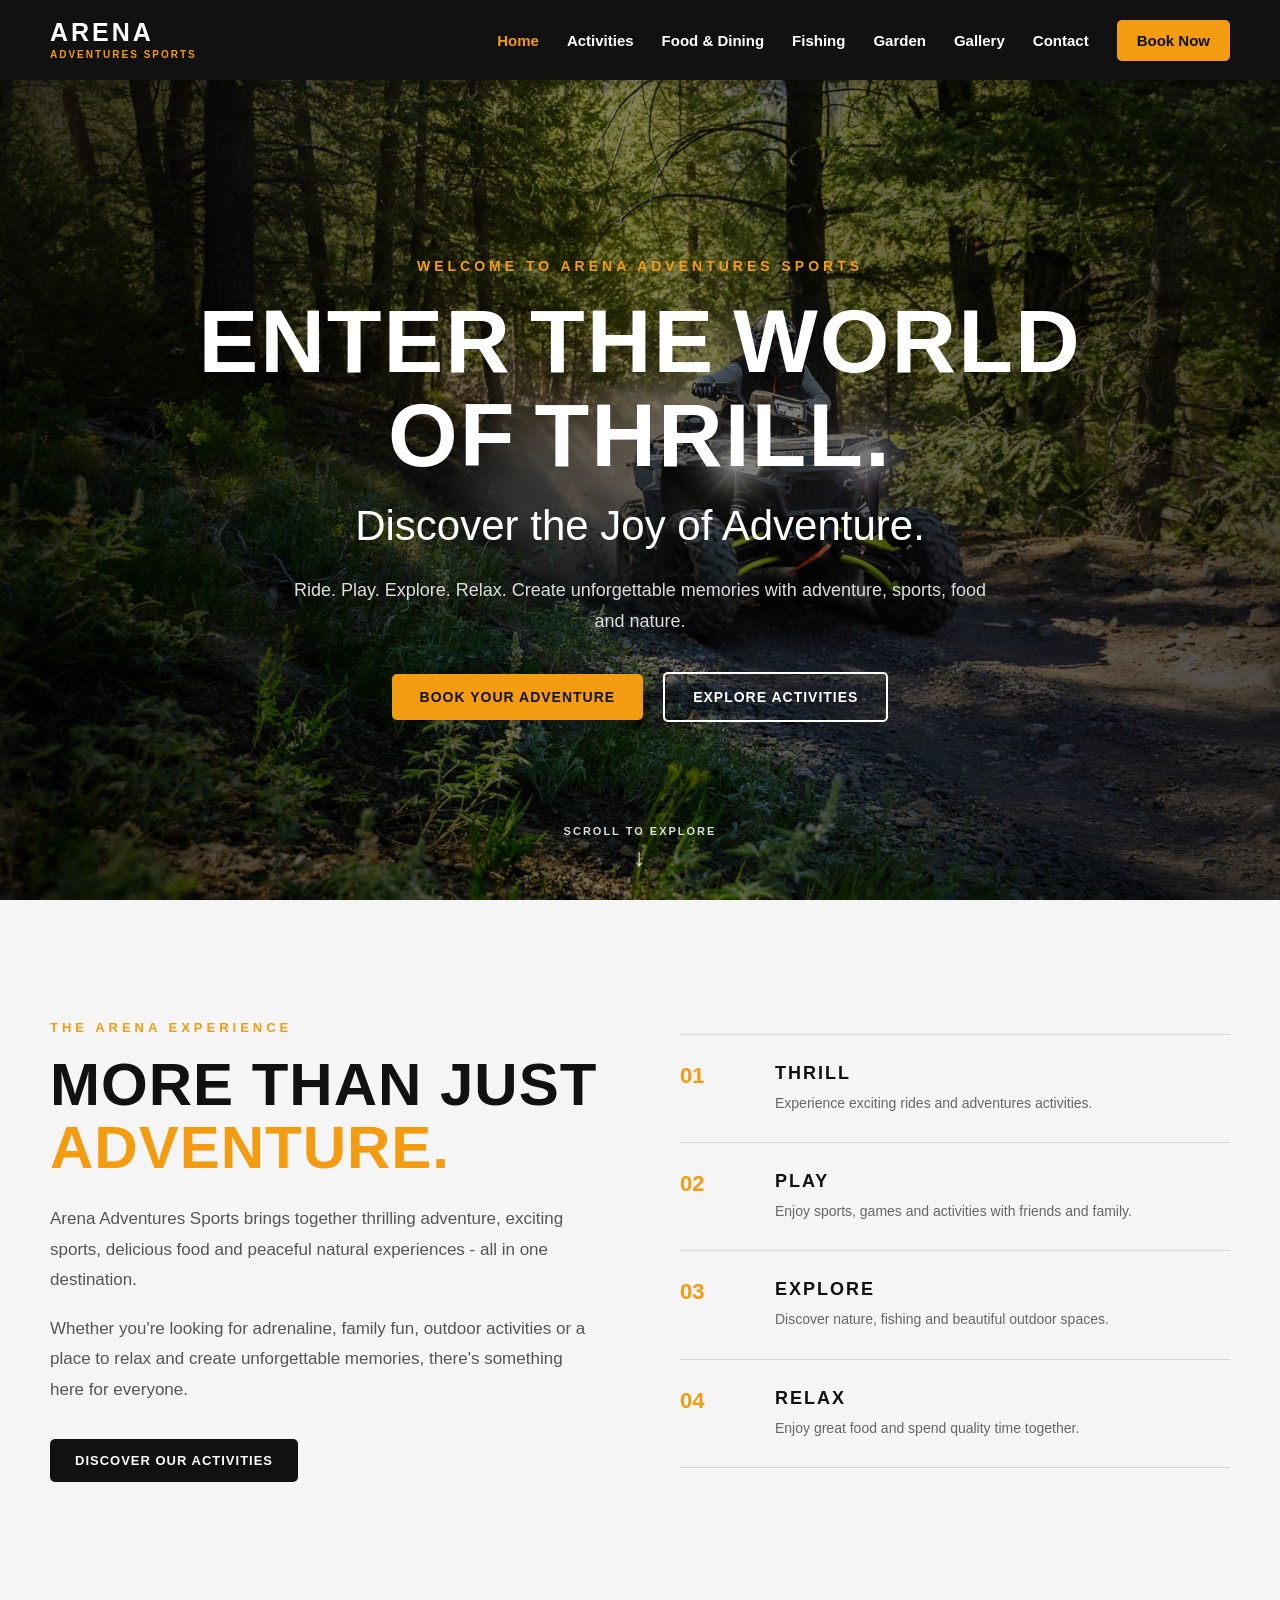
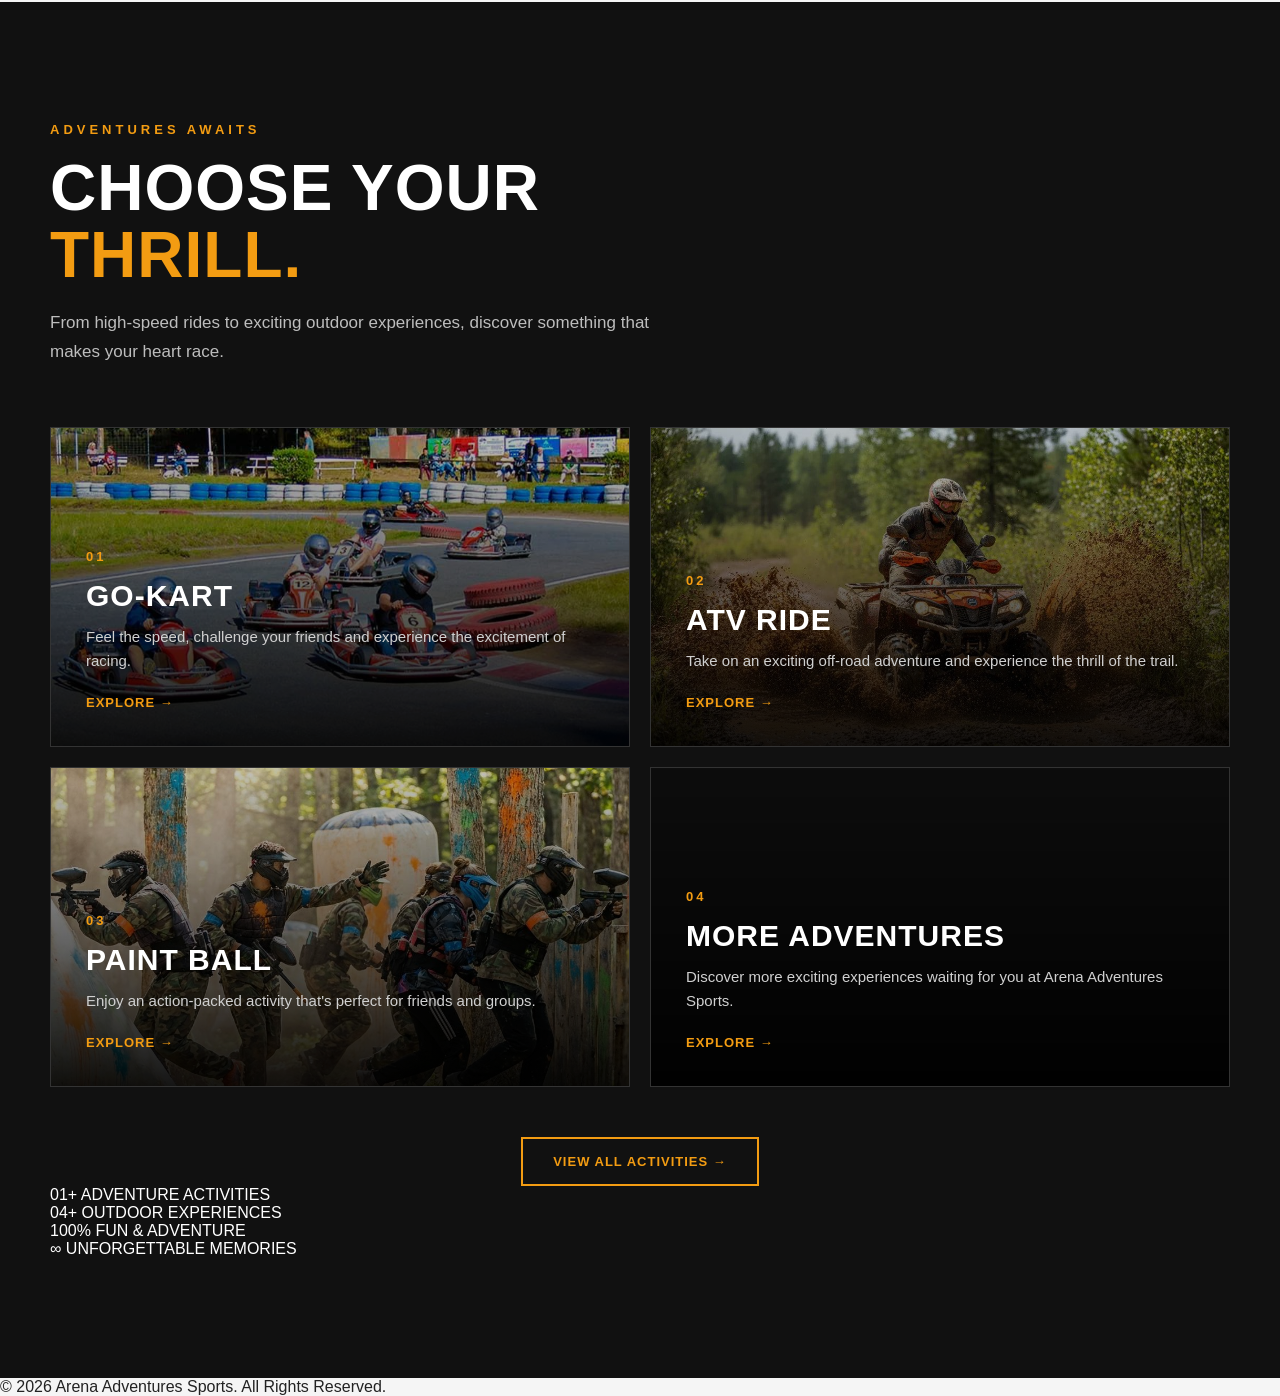
==== index.html @ 9a255e65 "index file change content  commit" ====
<!DOCTYPE html>
<html lang="en">
<head>
    <meta charset="UTF-8">
    <meta name="viewport" content="width=device-width, initial-scale=1.0">
    <title>Arena Adventures Sports | Enter the World of Thrill</title>
    <meta name="description"
    content="Arena Adventures Sports - Enter the World of Thrill. Discover the Joy of Adventure.">
    <link rel="stylesheet" href="css/style.css">
</head>
<body>

    <header class="site-header">
        <div class="logo">
            <a href="index.html">
                <span class="logo-main">ARENA</span>
                <span class="logo-sub">ADVENTURES SPORTS</span>
            </a>
        </div>

        <button class="menu-toggle" aria-label="Open navigation menu">
            ☰
        </button>

        <nav class="main-navigation">
            <a href="index.html" class="active">Home</a>
            <a href="activities.html">Activities</a>
            <a href="food.html">Food & Dining</a>
            <a href="fishing.html">Fishing</a>
            <a href="garden.html">Garden</a>
            <a href="gallery.html">Gallery</a>
            <a href="contact.html">Contact</a>
            <a href="booking.html" class="book-button">Book Now</a>
        </nav>
    
    
    </header>

    <main>

        <section class="hero">
            <div class="hero-content">
      
               <p class="hero-small-text">
                WELCOME TO ARENA ADVENTURES SPORTS
               </p>

               <h1 class="cinematic-title">
               <span>ENTER</span>
               <span>THE</span>      
               <span>WORLD</span>
               <span>OF</span>
               <span>THRILL.</span>
               </h1>

               <h2 class="hero-subtitle">
                Discover the Joy of Adventure.
               </h2>

               <p class="hero-description hero-description-animated">
                Ride. Play. Explore. Relax.
                Create unforgettable memories with adventure,
                sports, food and nature.
               </p>

               <div class="hero-buttons hero-buttons-animated">
                <a href="booking.html" class="hero-button primary-button">
                    BOOK YOUR ADVENTURE
                </a>

                <a href="activities.html" class="hero-button secondary-button">
                    EXPLORE ACTIVITIES
                </a>
               </div>

            </div>

            <div class="scroll-indicator">
                <span>SCROLL TO EXPLORE</span>

                <div class="scroll-arrow">
                    ↓
                </div>
            </div>

        </section>

        <section class="experience-section">
            <div class="experience-container">
                <div class="experience-content">
                    <p class="section-label">
                        THE ARENA EXPERIENCE
                    </p>

                    <h2>
                        MORE THAN JUST
                        <span>ADVENTURE.</span>
                    </h2>

                    <p class="experience-description">
                        Arena Adventures Sports brings together thrilling
                        adventure, exciting sports, delicious food and peaceful
                        natural experiences - all in one destination.
                    </p>

                    <p class="experience-description">
                        Whether you're looking for adrenaline, family fun, 
                        outdoor activities or a place to relax and create
                        unforgettable memories, there's something here for everyone.
                    </p>

                    <a href="activities.html" class="experience-button">
                        DISCOVER OUR ACTIVITIES
                    </a>
                </div>

                <div class="experience-highlights">
                    <div class="highlight-item">
                        <h3>01</h3>
                        <div>
                            <h4>THRILL</h4>

                            <p>
                                Experience exciting rides and adventures activities.
                            </p>
                        </div>
                    </div>

                    <div class="highlight-item">
                        <h3>02</h3>
                        <div>
                            <h4>PLAY</h4>
                            <p>
                                Enjoy sports, games and activities with friends and family.
                            </p>
                        </div>
                    </div>

                    <div class="highlight-item">
                        <h3>03</h3>
                        <div>
                            <h4>EXPLORE</h4>
                            <p>
                                Discover nature, fishing and beautiful outdoor spaces.
                            </p>
                        </div>
                    </div>

                    <div class="highlight-item">
                        <h3>04</h3>
                        <div>
                            <h4>RELAX</h4>
                            <p>
                                Enjoy great food and spend quality time together.
                            </p>
                        </div>
                    </div>
                </div>
            </div>
        </section>


        <section class="activities-section">
            <div class="activities-container">
                <div class="activities-heading">
                    <p class="section-label">
                        ADVENTURES AWAITS
                    </p>

                    <H2>
                        CHOOSE YOUR
                        <span>THRILL.</span>
                    </H2>

                    <P>
                        From high-speed rides to exciting outdoor experiences,
                        discover something that makes your heart race.
                    </P>
                </div>

                <div class="activities-grid">
                    <article class="activity-card go-kart-card">
                        <div class="activity-card-content">

                            <span class="activity-number">
                                01
                            </span>

                            <h3>
                                GO-KART
                            </h3>

                            <p>
                                Feel the speed, challenge your friends
                                and experience the excitement of racing.
                            </P>

                            <a href="activities.html">
                                EXPLORE → 
                            </a>

                        </div>
                    </article>

                    <article class="activity-card atv-card">
                        <div class="activity-card-content">
                            <span class="activity-number">
                                02
                            </span>

                            <h3>
                                ATV RIDE
                            </h3>

                            <p>
                                Take on an exciting off-road adventure
                                and experience the thrill of the trail.
                            </p>

                            <a href="activities.html">
                                EXPLORE →
                            </a>
                        </div>
                    </article>

                    <article class="activity-card paint-ball-card">
                        <div class="activity-card-content">
                            <span class="activity-number">
                                03
                            </span>

                            <h3>
                                PAINT BALL
                            </h3>

                            <p>
                                Enjoy an action-packed activity
                                that's perfect for friends and groups.
                            </p>

                            <a href="activities.html">
                                EXPLORE →
                            </a>

                        </div>
                    </article>

                    <article class="activity-card">
                        <div class="activity-card-content">
                            <span class="activity-number">
                                04
                            </span>

                            <h3>
                                MORE ADVENTURES

                            </h3>

                            <P>
                                Discover more exciting experiences 
                                waiting for you at Arena Adventures Sports. 
                            </P>

                            <a href="activities.html">
                                EXPLORE →
                            </a>
                        </div>
                    </article>
                </div>

                <div class="activities-cta">
                    <a href="activities.html">
                        VIEW ALL ACTIVITIES →
                    </a>
                </div>
            

            <div class="experience-stats">

          <div class="stat-item">
             <span class="stat-number">01+</span>
             <span class="stat-label">ADVENTURE ACTIVITIES</span>
          </div>

          <div class="stat-item">
             <span class="stat-number">04+</span>
             <span class="stat-label">OUTDOOR EXPERIENCES</span>
          </div>

          <div class="stat-item">
             <span class="stat-number">100%</span>
             <span class="stat-label">FUN & ADVENTURE</span>
          </div>

          <div class="stat-item">
             <span class="stat-number">∞</span>
             <span class="stat-label">UNFORGETTABLE MEMORIES</span>
          </div>

         </div>

         </div>
        </section>     

    </main>

    <footer>

        <p>&copy; 2026 Arena Adventures Sports. All Rights Reserved.</p>

    </footer>

    <script src="js/script.js"></script>
</body>
</html>
---- css/style.css ----
* {
    margin: 0;
    padding: 0;
    box-sizing: border-box;
}

body {
    font-family: Arial, sans-serif;
    background-color: #f5f5f5;
    color: #222;
}

.site-header {
    width: 100%;
    height: 80px;

    display: flex;
    align-items: center;
    justify-content: space-between;

    padding: 0 50px;

    background-color: #111;

    position: sticky;
    top: 0;

    z-index: 1000;

    box-shadow: 0 3px 15px rgba(0, 0, 0, 0.25);
}

.logo a {
    color: white;
    text-decoration: none;

    display: flex;
    flex-direction: column;

    line-height: 1;
}

.logo-main {
    font-size: 25px;
    font-weight: 900;
    letter-spacing: 3px;
}

.logo-sub {
    margin-top: 5px;

    font-size: 10px;
    font-weight: 700;

    letter-spacing: 2px;

    color: #f39c12;
}

.main-navigation {
    display: flex;
    align-items: center;
    gap: 28px;
}

.main-navigation a {
    color: white;
    text-decoration: none;

    font-size: 15px;
    font-weight: 600;

    transition: 0.3s;
}

.main-navigation a:hover {
    color: #f39c12;
}

.main-navigation .book-button {
    background-color: #f39c12;

    color: #111;

    padding: 12px 20px;

    border-radius: 5px;

    font-weight: 700;
}

.main-navigation .book-button:hover {
    background-color: white;
    color: #111;
}

.main-navigation a.active {
    color: #f39c12;
}

.menu-toggle {
    display: none;

    background: transparent;
    border: none;

    color: white;

    font-size: 30px;
    cursor: pointer;
}

@media (max-width:900px) {
    .site-header {
        padding: 0 25px;
    }

    .menu-toggle {
        display: block;
    }
    .main-navigation {
         display: none;

         position: absolute;

         top: 80px;
         left: 0;

         width: 100%;

         background-color: #111;

         flex-direction: column;

         gap: 0;

         padding: 20px 0;
    }


    .main-navigation.menu-open {
        display:flex;
    }

    .main-navigation a {
        width: 100%;

        text-align: center;

        padding: 15px 0;
    }

    
}

.hero {
    min-height: calc(100vh - 80px);

    display: flex;
    align-items: center;
    justify-content: center;

    text-align: center;

    padding: 80px 30px;

    background:
        linear-gradient(
            90deg,
            rgba(0, 0, 0, 0.80),
            rgba(0, 0, 0, 0.45),
            rgba(0, 0, 0, 0.70)
        ),
        url("../images/hero.jpg");

        background-size: cover;
        background-position: center;
        background-repeat: no-repeat;
        
        

    color: white;

    position: relative;
}

.hero-content {
    max-width: 900px;
    width: 100%;
    margin: 0 auto;
}

.hero-small-text {
    font-size: 14px;
    font-weight: 700;
    letter-spacing: 4px;
    color: #f39c12;
    margin-bottom: 20px;
}

.hero h1 {
    font-size: clamp(45px, 7vw, 90px);
    line-height: 1.05;
    font-weight: 900;
    letter-spacing: 2px;
    margin-bottom: 20px;
}

.hero h2 {
    font-size: clamp(24px, 4vw, 42px);
    font-weight: 500;
    margin-bottom: 25px;
}

.hero-description {
    max-width: 700px;
    margin: 0 auto 35px;
    font-size: 18px;
    line-height: 1.7;
    color: #dddddd;
}

.hero-buttons {
    display: flex;
    justify-content: center;
    align-items: center;
    gap: 20px;
    flex-wrap: wrap;
}

.hero-button {
    display: inline-block;
    padding: 15px 28px;
    text-decoration: none;
    font-size: 14px;
    font-weight: 800;
    letter-spacing: 1px;
    border-radius: 5px;
    transition: 0.3s;
}

.primary-button {
    background-color: #f39c12;
    color: #111;
}

.primary-button:hover {
    background-color: white;
    color: #111;
    transform: translate(-3px);
}

.secondary-button {
    border: 2px solid white;
    color: white;
}

.secondary-button:hover {
    background-color: white;
    color: #111;
    transform: translate(-3px);
}

.scroll-indicator {
    position: absolute;

    bottom: 30px;
    left: 50%;

    transform: translate(-50%);

    display: flex;
    flex-direction: column;

    align-items: center;

    gap: 8px;

    color: white;

    font-size: 11px;

    font-weight: 700;

    letter-spacing: 2px;

    opacity: 0.85;
}

.scroll-arrow {
    font-size: 25px;
    line-height: 1;
    animation: scrollDown 1.5s infinite;
}

@keyframes scrollDown {
    0%{
        transform: translate(0);
    }
    50% {
        transform: translate(8px);
    }
    100% {
        transform: translate(0);
    }
}

.experience-section {
    padding: 120px 50px;
    background-color: #f5f5f5;
    color: #111;
}

.experience-container {
    max-width: 1200px;
    margin: 0 auto;
    display: grid;
    grid-template-columns: 1fr 1fr;
    gap: 80px;
    align-items: center;
}

.section-label {
    margin-bottom: 18px;
    font-size: 13px;
    font-weight: 800;
    letter-spacing: 4px;
    color: #f39c12;
}

.experience-content h2 {
    margin-bottom: 25px;
    font-size: clamp(38px, 5vw, 60px);
    line-height: 1.05;
    font-weight: 900;
    letter-spacing: 1px;
}

.experience-content h2 span {
    display: block;
    color: #f39c12;
}

.experience-description {
    max-width: 600px;
    margin-bottom: 18px;
    font-size: 17px;
    line-height: 1.8;
    color: #555;
}

.experience-button {
    display: inline-block;
    margin-top: 15px;
    padding: 14px 25px;
    background-color: #111;
    color: white;
    text-decoration: none;
    font-size: 13px;
    font-weight: 800;
    letter-spacing: 1px;
    border-radius: 5px;
    transition: 0.3s;
}

.experience-button:hover {
    background-color: #f39c12;
    color: #111;
    transform: translate(-3px);
}

.experience-highlights {
    display: flex;
    flex-direction: column;
    gap: 0;
}

.highlight-item {
    display: grid;
    grid-template-columns: 70px 1fr;
    gap: 25px;
    padding: 28px 0;
    border-bottom: 1px solid #d6d6d6;
}

.highlight-item:first-child {
    border-top: 1px solid #d6d6d6;
}

.highlight-item h3 {
    font-size: 22px;
    font-weight: 900;
    color: #f39c12;
}

.highlight-item h4 {
    margin-bottom: 8px;
    font-size: 18px;
    font-weight: 900;
    letter-spacing: 2px;
}

.highlight-item p {
    font-size: 14px;
    line-height: 1.6;
    color: #666;
}

@media (max-width: 900px) {
    .experience-section {
        padding: 80px 25px;
    }

    .experience-container {
        grid-template-columns: 1fr;
        gap: 60px;
    }

    .experience-content h2 {
        font-size: 42px;
    }

    .experience-description {
        font-size: 16px;
    }

    .highlight-item {
        grid-template-columns: 55px 1fr;
        gap: 15px;
    }
}

.activities-section {
    padding: 120px 50px;
    background-color: #111;
    color: white;
}

.activities-container {
    max-width: 1200px;
    margin: 0 auto;
}

.activities-heading {
    max-width: 700px;
    margin-bottom: 60px;
}

.activities-heading h2 {
    margin-bottom: 20px;
    font-size: clamp(40px, 5vw, 64px);
    line-height: 1.05;
    font-weight: 900;
    letter-spacing: 1px;
}

.activities-heading h2 span {
    display: block;
    color: #f39c12;
}

.activities-heading > p:last-child {
    max-width: 600px;
    font-size: 17px;
    line-height: 1.7;
    color: #bdbdbd;
}

.activities-grid {
    display: grid;
    grid-template-columns: repeat(2, 1fr);
    gap: 20px;
}

.activity-card {
    min-height: 320px;
    display: flex;
    align-items: flex-end;
    padding: 35px;
    background: 
        linear-gradient(
            180deg,
            rgba(0, 0, 0, 0.10),
            rgba(0, 0, 0, 0.90)
        );
    border: 1px solid #333;
    position: relative;
    overflow: hidden;
    transition: 0.4s;
}

.activity-card:hover {
    transform: translate(-8px);
    border-color: #f39c12;
}

.activity-card-content {
    position: relative;
    z-index: 2;
    max-width: 500px;
}

.activity-number {
    display: block;
    margin-bottom: 15px;
    color: #f39c12;
    font-size: 13px;
    font-weight: 800;
    letter-spacing: 3px;
}

.activity-card h3 {
    margin-bottom: 12px;
    font-size: 30px;
    font-weight: 900;
    letter-spacing: 1px;
}

.activity-card p {
    margin-bottom: 20px;
    font-size: 15px;
    line-height: 1.6;
    color: #d0d0d0;
}

.activity-card a {
    color: #f39c12;
    text-decoration: none;
    font-size: 13px;
    font-weight: 800;
    letter-spacing: 1px;
    transition: 0.3s;
}

.activity-card a:hover {
    color: white;
    padding-left: 6px;
}

@media (max-width: 900px) {
    .activities-section {
        padding: 80px 25px;
    }

    .activities-grid {
        grid-template-columns: 1fr;
    }

    .activity-card {
        min-height: 280px;
        padding: 28px;
    }
}

.go-kart-card {
    background: 
        linear-gradient(
            180deg,
            rgba(0, 0, 0, 0.10),
            rgba(0, 0, 0, 0.90)
        ),
        url("../images/go-kart.jpg");

        background-size: cover;
        background-position: center;
        background-repeat: no-repeat;
}

.atv-card {
    background: 
       linear-gradient(
        180deg,
        rgba(0, 0, 0, 0.10),
        rgba(0, 0, 0, 0.90)
       ),
       url("../images/atv.jpg");

       background-size: cover;
       background-position: center;
       background-repeat: no-repeat;
}

.paint-ball-card {
    background: 
    linear-gradient(
        180deg,
        rgba(0, 0, 0, 0.10),
        rgba(0, 0, 0, 0.90)
    ),
    url("../images/paint-ball.jpg");

    background-size: cover;
    background-position: center;
    background-repeat: no-repeat;
}

.go-kart-card,
.atv-card,
.paint-ball-card {
    background-size: 100%;

    transition: 
         transform 0.5s ease,
         background-size 1.5s ease;
}

.go-kart-card:hover,
.atv-card:hover,
.paint-ball-card:hover {
    background-size: 135%;
    transform: translate(-8px);
}


.activities-cta {
    margin-top: 50px;
    text-align: center;
}

.activities-cta a {
    display: inline-block;
    padding: 15px 30px;
    border: 2px solid #f39c12;
    color: #f39c12;
    text-decoration: none;
    font-size: 13px;
    font-weight: 800;
    letter-spacing: 1px;
    transition: 0.3s;
}

.activities-cta a:hover {
    background-color: #f39c12;
    color: #111;
    transform: translate(-3px);
}

.activity-card::after {
    content: "";
    position: absolute;
    inset: 0;
    background: rgba(0, 0, 0, 0.15);
    transition: 0.4s;
}

.activity-card:hover::after {
    background: rgba(0, 0, 0, 0.35);
}

.cinematic-title {
    display: flex;
    justify-content: center;
    align-items: center;
    flex-wrap: wrap;
    gap: 0 18px;
}

.cinematic-title span {
    display: inline-block;

    opacity: 0;

    transform: translateY(35px);

    animation: cinematicReveal 0.8s ease forwards;
}


/* WORD-BY-WORD DELAY */

.cinematic-title span:nth-child(1) {
    animation-delay: 0.2s;
}

.cinematic-title span:nth-child(2) {
    animation-delay: 0.4s;
}

.cinematic-title span:nth-child(3) {
    animation-delay: 0.6s;
}

.cinematic-title span:nth-child(4) {
    animation-delay: 0.8s;
}

.cinematic-title span:nth-child(5) {
    animation-delay: 1s;
}


/* CINEMATIC REVEAL */

@keyframes cinematicReveal {

    0% {
        opacity: 0;
        transform: translateY(35px);
        filter: blur(8px);
    }

    100% {
        opacity: 1;
        transform: translateY(0);
        filter: blur(0);
    }

}

.hero-subtitle {
    opacity: 0;

    transform: translateY(25px);

    filter: blur(6px);

    animation: subtitleReveal 1s ease forwards;

    animation-delay: 1.5s;
}


/* ================================
   SUBTITLE REVEAL
================================ */

@keyframes subtitleReveal {

    0% {
        opacity: 0;
        transform: translateY(25px);
        filter: blur(6px);
    }

    60% {
        opacity: 1;
        transform: translateY(-2px);
        filter: blur(1px);
    }

    100% {
        opacity: 1;
        transform: translateY(0);
        filter: blur(0);
    }

}

.hero-description-animated {
    opacity: 0;

    transform: translateY(20px);

    filter: blur(5px);

    animation: descriptionReveal 1s ease forwards;

    animation-delay: 1.9s;
}


/* ================================
   DESCRIPTION REVEAL
================================ */

@keyframes descriptionReveal {

    0% {
        opacity: 0;
        transform: translateY(20px);
        filter: blur(5px);
    }

    60% {
        opacity: 1;
        transform: translateY(-2px);
        filter: blur(1px);
    }

    100% {
        opacity: 1;
        transform: translateY(0);
        filter: blur(0);
    }

}

.hero-buttons-animated {
    opacity: 0;

    transform: translateY(25px);

    filter: blur(5px);

    animation: buttonsReveal 1s ease forwards;

    animation-delay: 2.3s;
}


/* ================================
   BUTTON REVEAL
================================ */

@keyframes buttonsReveal {

    0% {
        opacity: 0;
        transform: translateY(25px);
        filter: blur(5px);
    }

    60% {
        opacity: 1;
        transform: translateY(-2px);
        filter: blur(1px);
    }

    100% {
        opacity: 1;
        transform: translateY(0);
        filter: blur(0);
    }

}

.activity-card:hover {
    border-color: #f39c12;
    box-shadow: 0 15px 35px rgba(243, 156, 18, 0.18);
}

.activity-card-content {
    transition: transform 0.4s ease;
}

.activity-card:hover .activity-card-content {
    transform: translateY(-8px);
}

/* ================================
   EXPLORE LINK HOVER EFFECT
================================ */

.activity-card a {
    display: inline-block;
    transition: color 0.3s ease, transform 0.3s ease;
}

.activity-card a:hover {
    color: white;
    transform: translateX(8px);
}
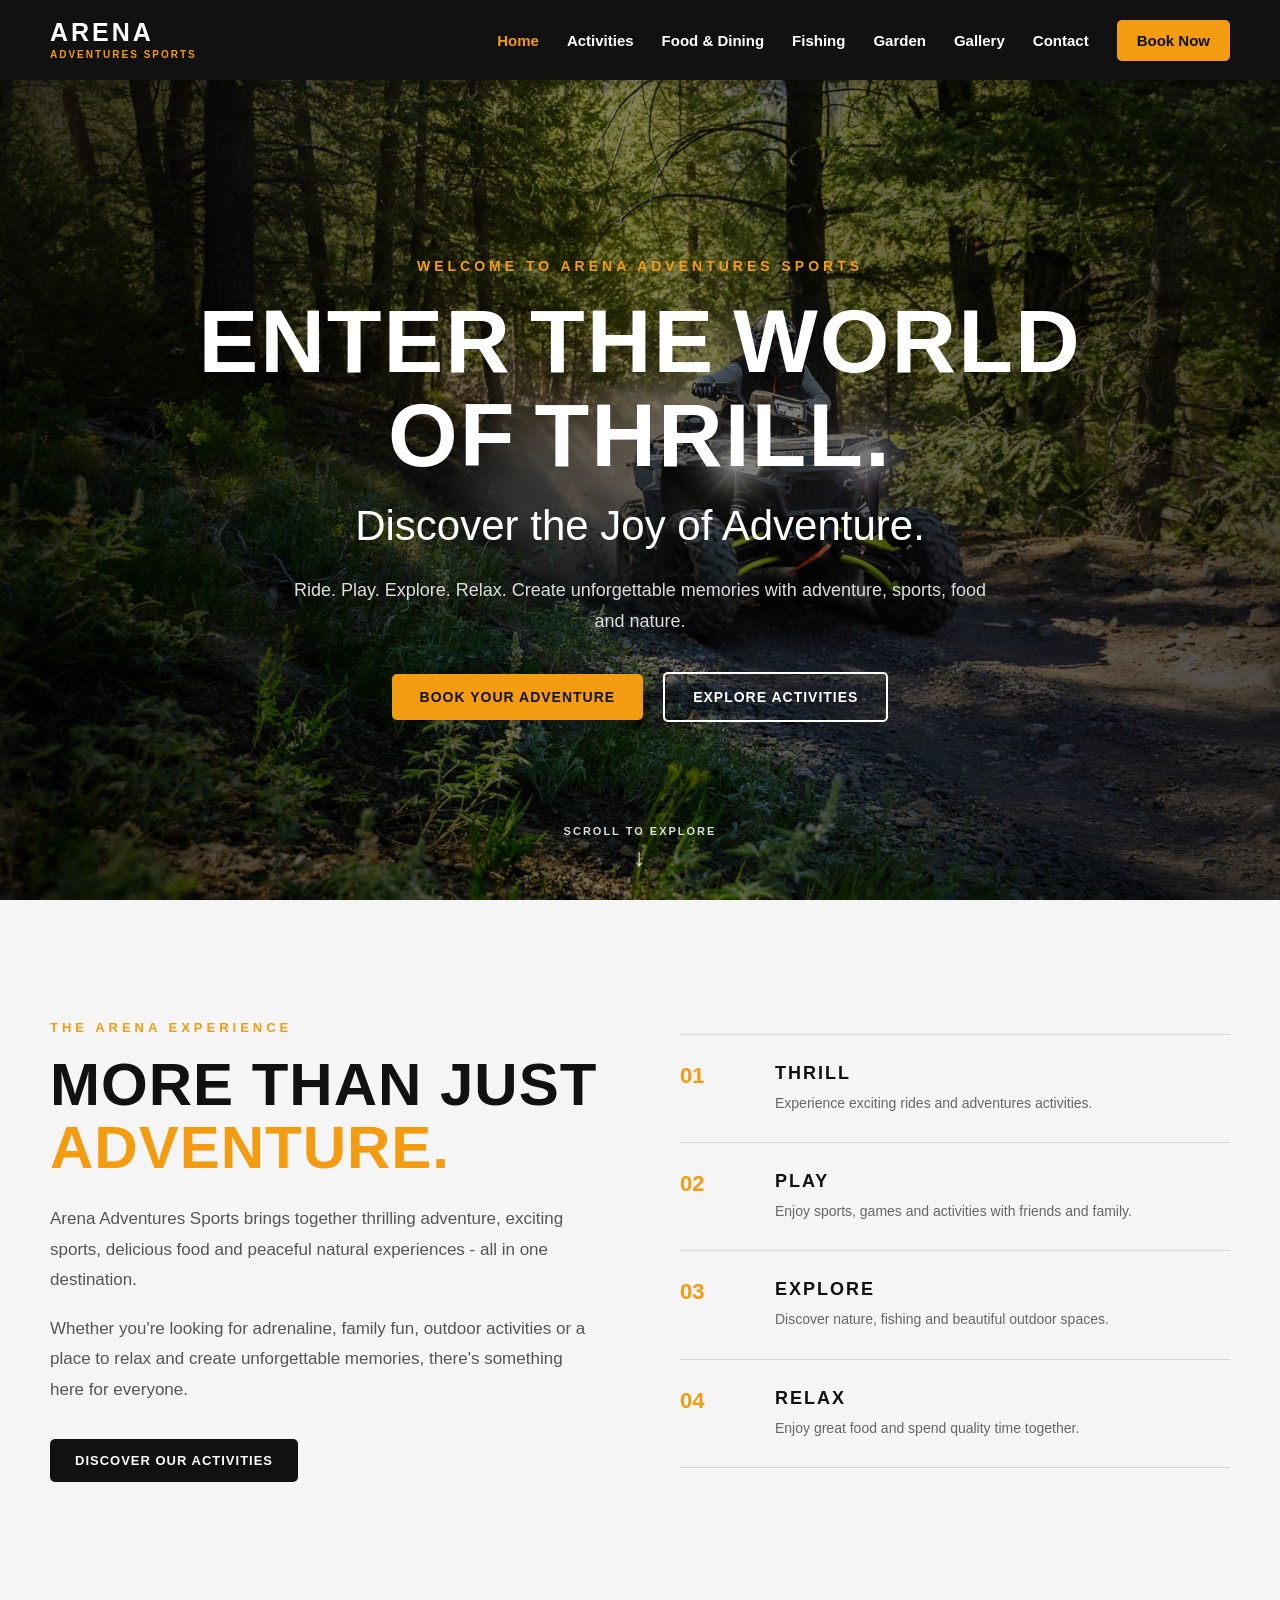
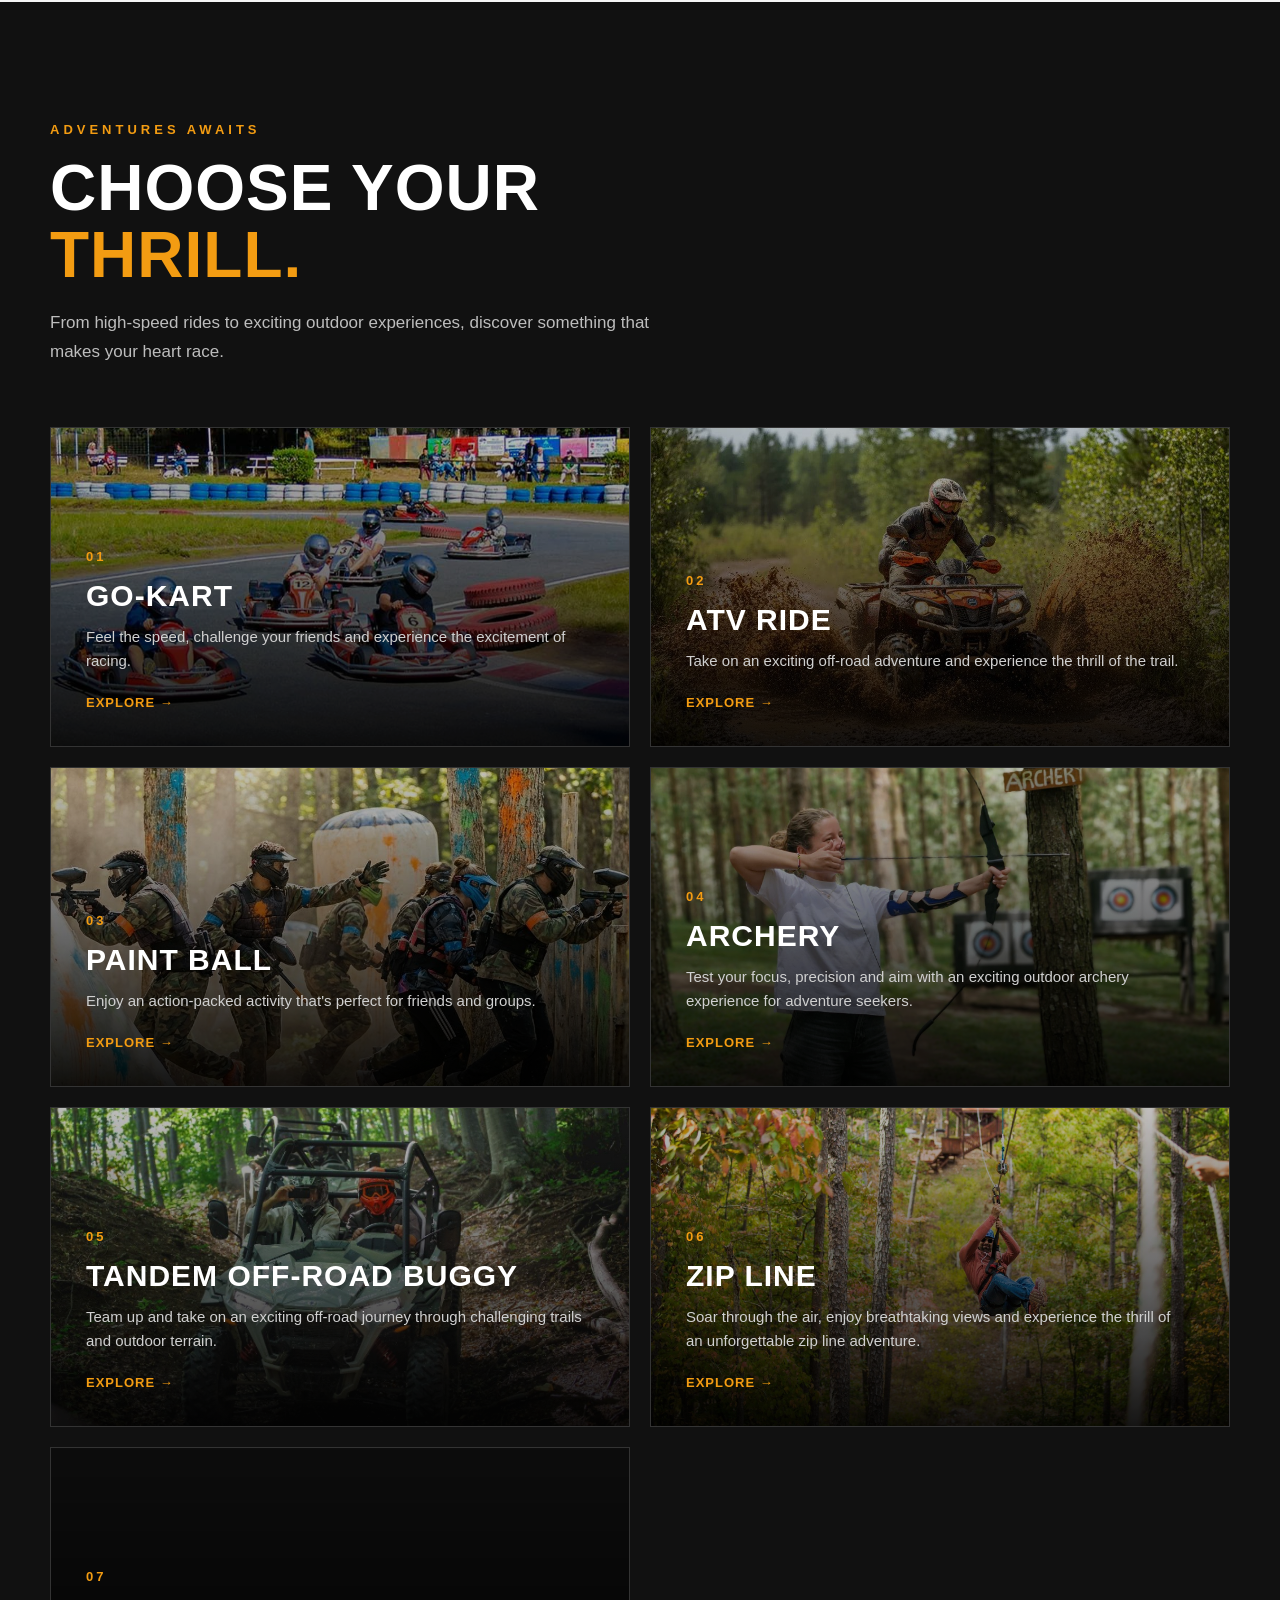
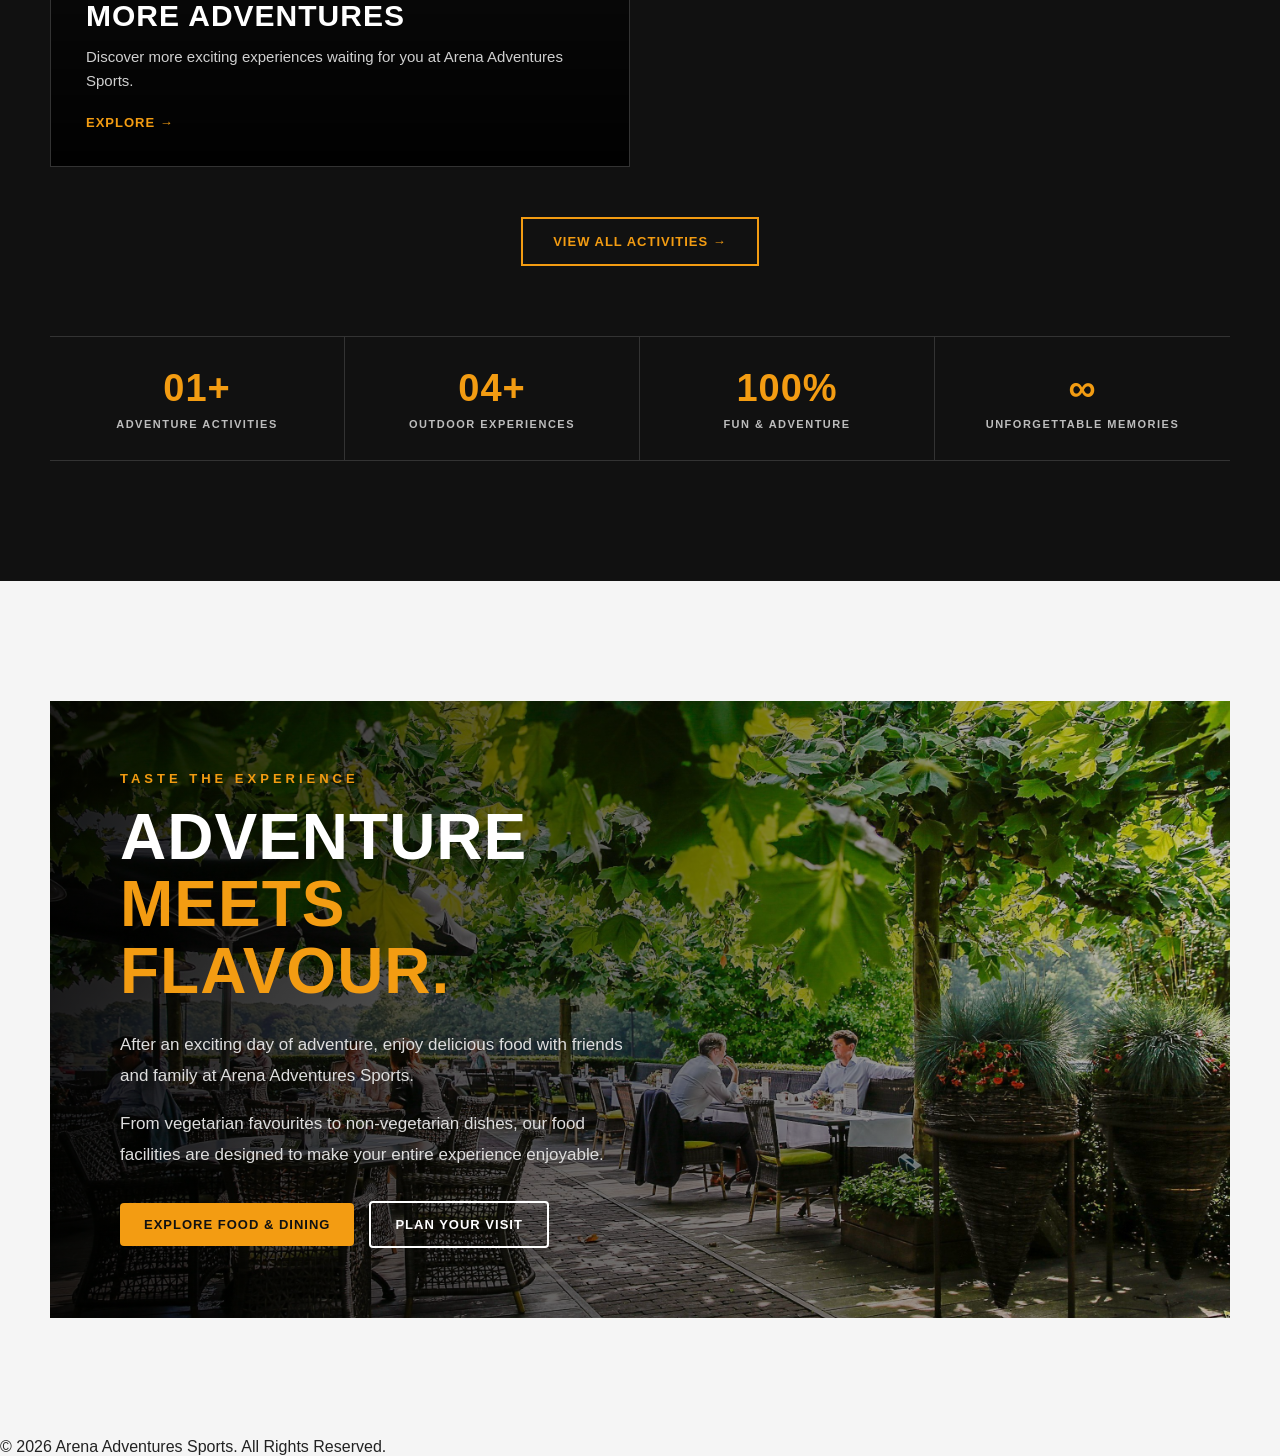
==== commit 14b07a89: "index file change content  commit" ====
--- a/index.html
+++ b/index.html
@@ -245,10 +245,88 @@
                         </div>
                     </article>
 
+                    <!-- ARCHERY -->
+<article class="activity-card archery-card">
+
+    <div class="activity-card-content">
+
+        <span class="activity-number">
+            04
+        </span>
+
+        <h3>
+            ARCHERY
+        </h3>
+
+        <p>
+            Test your focus, precision and aim with an exciting
+            outdoor archery experience for adventure seekers.
+        </p>
+
+        <a href="activities.html">
+            EXPLORE →
+        </a>
+
+    </div>
+
+</article>
+
+<!-- TANDEM OFF-ROAD BUGGY -->
+<article class="activity-card buggy-card">
+
+    <div class="activity-card-content">
+
+        <span class="activity-number">
+            05
+        </span>
+
+        <h3>
+            TANDEM OFF-ROAD BUGGY
+        </h3>
+
+        <p>
+            Team up and take on an exciting off-road journey
+            through challenging trails and outdoor terrain.
+        </p>
+
+        <a href="activities.html">
+            EXPLORE →
+        </a>
+
+    </div>
+
+</article>
+
+<!-- ZIP LINE -->
+<article class="activity-card rope-card">
+
+    <div class="activity-card-content">
+
+        <span class="activity-number">
+            06
+        </span>
+
+        <h3>
+            ZIP LINE
+        </h3>
+
+        <p>
+            Soar through the air, enjoy breathtaking views
+            and experience the thrill of an unforgettable zip line adventure.
+        </p>
+
+        <a href="activities.html">
+            EXPLORE →
+        </a>
+
+    </div>
+
+</article>
+
                     <article class="activity-card">
                         <div class="activity-card-content">
                             <span class="activity-number">
-                                04
+                                07
                             </span>
 
                             <h3>
@@ -300,7 +378,53 @@
          </div>
 
          </div>
-        </section>     
+        </section>    
+        
+        <!-- FOOD & DINING SECTION -->
+
+<section class="food-section">
+
+    <div class="food-container">
+
+        <div class="food-content">
+
+            <p class="section-label">
+                TASTE THE EXPERIENCE
+            </p>
+
+            <h2>
+                ADVENTURE
+                <span>MEETS FLAVOUR.</span>
+            </h2>
+
+            <p class="food-description">
+                After an exciting day of adventure, enjoy delicious
+                food with friends and family at Arena Adventures Sports.
+            </p>
+
+            <p class="food-description">
+                From vegetarian favourites to non-vegetarian dishes,
+                our food facilities are designed to make your entire
+                experience enjoyable.
+            </p>
+
+            <div class="food-buttons">
+
+                <a href="food.html" class="food-button primary-food-button">
+                    EXPLORE FOOD & DINING
+                </a>
+
+                <a href="booking.html" class="food-button secondary-food-button">
+                    PLAN YOUR VISIT
+                </a>
+
+            </div>
+
+        </div>
+
+    </div>
+
+</section>
 
     </main>
 
--- a/css/style.css
+++ b/css/style.css
@@ -596,7 +596,10 @@
 
 .go-kart-card,
 .atv-card,
-.paint-ball-card {
+.paint-ball-card,
+.archery-card,
+.buggy-card,
+.rope-card {
     background-size: 100%;
 
     transition: 
@@ -606,7 +609,10 @@
 
 .go-kart-card:hover,
 .atv-card:hover,
-.paint-ball-card:hover {
+.paint-ball-card:hover,
+.archery-card:hover,
+.buggy-card:hover,
+.rope-card:hover {
     background-size: 135%;
     transform: translate(-8px);
 }
@@ -849,4 +855,354 @@
 .activity-card a:hover {
     color: white;
     transform: translateX(8px);
+}
+
+/* ================================
+   EXPERIENCE STATS
+================================ */
+
+.experience-stats {
+    margin-top: 70px;
+
+    display: grid;
+    grid-template-columns: repeat(4, 1fr);
+
+    border-top: 1px solid #333;
+    border-bottom: 1px solid #333;
+}
+
+.stat-item {
+    padding: 30px 20px;
+
+    text-align: center;
+
+    border-right: 1px solid #333;
+}
+
+.stat-item:last-child {
+    border-right: none;
+}
+
+.stat-number {
+    display: block;
+
+    margin-bottom: 8px;
+
+    color: #f39c12;
+
+    font-size: 38px;
+    font-weight: 900;
+    letter-spacing: 1px;
+}
+
+.stat-label {
+    display: block;
+
+    color: #bdbdbd;
+
+    font-size: 11px;
+    font-weight: 800;
+    letter-spacing: 1.5px;
+}
+
+
+/* ================================
+   EXPERIENCE STATS HOVER
+================================ */
+
+.stat-item {
+    transition: 0.3s;
+}
+
+.stat-item:hover {
+    background-color: #1a1a1a;
+}
+
+.stat-item:hover .stat-number {
+    transform: scale(1.08);
+}
+
+.stat-number {
+    transition: transform 0.3s ease;
+}
+
+
+/* ================================
+   EXPERIENCE STATS MOBILE
+================================ */
+
+@media (max-width: 900px) {
+
+    .experience-stats {
+        grid-template-columns: repeat(2, 1fr);
+    }
+
+    .stat-item:nth-child(2) {
+        border-right: none;
+    }
+
+    .stat-item:nth-child(1),
+    .stat-item:nth-child(2) {
+        border-bottom: 1px solid #333;
+    }
+
+}
+
+
+@media (max-width: 500px) {
+
+    .experience-stats {
+        grid-template-columns: 1fr;
+    }
+
+    .stat-item {
+        border-right: none;
+        border-bottom: 1px solid #333;
+    }
+
+    .stat-item:last-child {
+        border-bottom: none;
+    }
+
+}
+
+/* ================================
+   FOOD & DINING SECTION
+================================ */
+
+.food-section {
+    padding: 120px 50px;
+
+    background-color: #f5f5f5;
+    color: #111;
+}
+
+.food-container {
+    width: 100%;
+    min-height: 600px;
+
+    margin: 0 auto;
+
+    display: flex;
+    align-items: center;
+
+    background:
+        linear-gradient(
+            90deg,
+            rgba(0, 0, 0, 0.88),
+            rgba(0, 0, 0, 0.55),
+            rgba(0, 0, 0, 0.20)
+        ),
+        url("../images/food.jpg");
+
+    background-size: cover;
+    background-position: center;
+
+    position: relative;
+    overflow: hidden;
+}
+
+.food-content {
+    max-width: 650px;
+
+    padding: 70px;
+    color: white;
+
+    position: relative;
+    z-index: 2;
+}
+
+.food-content h2 {
+    margin-bottom: 25px;
+
+    font-size: clamp(40px, 5vw, 64px);
+    line-height: 1.05;
+
+    font-weight: 900;
+    letter-spacing: 1px;
+}
+
+.food-content h2 span {
+    display: block;
+    color: #f39c12;
+}
+
+.food-description {
+    max-width: 600px;
+
+    margin-bottom: 18px;
+
+    font-size: 17px;
+    line-height: 1.8;
+
+    color: #dddddd;
+}
+
+
+/* ================================
+   FOOD BUTTONS
+================================ */
+
+.food-buttons {
+    display: flex;
+
+    align-items: center;
+
+    gap: 15px;
+
+    margin-top: 30px;
+
+    flex-wrap: wrap;
+}
+
+.food-button {
+    display: inline-block;
+
+    padding: 14px 24px;
+
+    text-decoration: none;
+
+    font-size: 13px;
+    font-weight: 800;
+
+    letter-spacing: 1px;
+
+    border-radius: 4px;
+
+    transition: 0.3s;
+}
+
+.primary-food-button {
+    background-color: #f39c12;
+    color: #111;
+}
+
+.primary-food-button:hover {
+    background-color: white;
+    color: #111;
+
+    transform: translateY(-3px);
+}
+
+.secondary-food-button {
+    border: 2px solid white;
+    color: white;
+}
+
+.secondary-food-button:hover {
+    background-color: white;
+    color: #111;
+
+    transform: translateY(-3px);
+}
+
+
+/* ================================
+   FOOD MOBILE DESIGN
+================================ */
+
+@media (max-width: 900px) {
+
+    .food-section {
+        padding: 80px 25px;
+    }
+
+    .food-container {
+        min-height: 600px;
+    }
+
+    .food-content {
+        padding: 50px 30px;
+    }
+
+    .food-content h2 {
+        font-size: 42px;
+    }
+
+    .food-description {
+        font-size: 16px;
+    }
+
+}
+
+
+@media (max-width: 500px) {
+
+    .food-content {
+        padding: 40px 25px;
+    }
+
+    .food-buttons {
+        flex-direction: column;
+        align-items: stretch;
+    }
+
+    .food-button {
+        text-align: center;
+    }
+
+}
+
+/* ================================
+   NEW ACTIVITY CARD IMAGES
+================================ */
+
+.archery-card {
+    background:
+        linear-gradient(
+            180deg,
+            rgba(0, 0, 0, 0.10),
+            rgba(0, 0, 0, 0.90)
+        ),
+        url("../images/archery.jpg");
+
+    background-size: cover;
+    background-position: center;
+    background-repeat: no-repeat;
+}
+
+.buggy-card {
+    background:
+        linear-gradient(
+            180deg,
+            rgba(0, 0, 0, 0.10),
+            rgba(0, 0, 0, 0.90)
+        ),
+        url("../images/buggy.jpg");
+
+    background-size: cover;
+    background-position: center;
+    background-repeat: no-repeat;
+}
+
+.rope-card {
+    background:
+        linear-gradient(
+            180deg,
+            rgba(0, 0, 0, 0.10),
+            rgba(0, 0, 0, 0.90)
+        ),
+        url("../images/zipline.jpg");
+
+    background-size: cover;
+    background-position: center;
+    background-repeat: no-repeat;
+}
+
+/* ================================
+   ZOOM FOR ALL IMAGE ACTIVITY CARDS
+================================ */
+
+.archery-card,
+.buggy-card,
+.rope-card {
+    background-size: 100%;
+    transition: transform 0.5s ease, background-size 1.5s ease;
+}
+
+.archery-card:hover,
+.buggy-card:hover,
+.rope-card:hover {
+    background-size: 135%;
+    transform: translateY(-8px);
 }
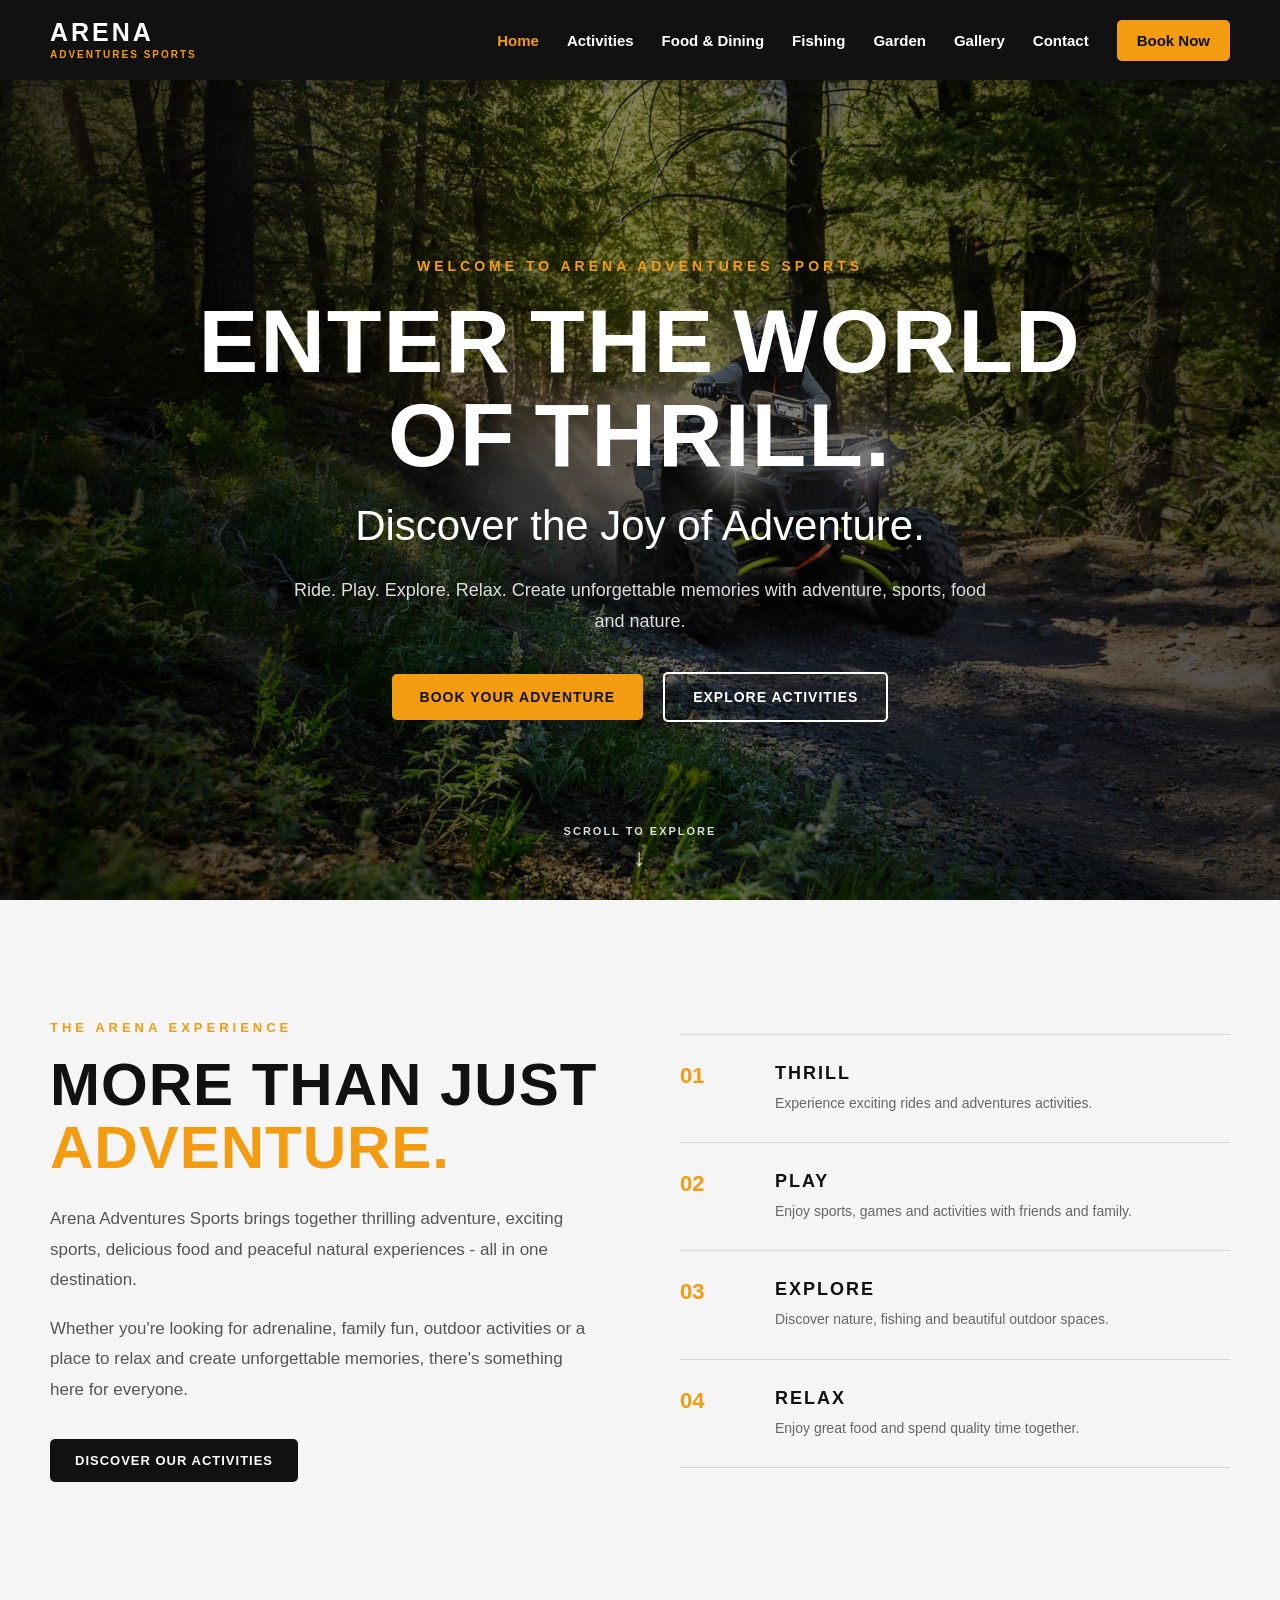
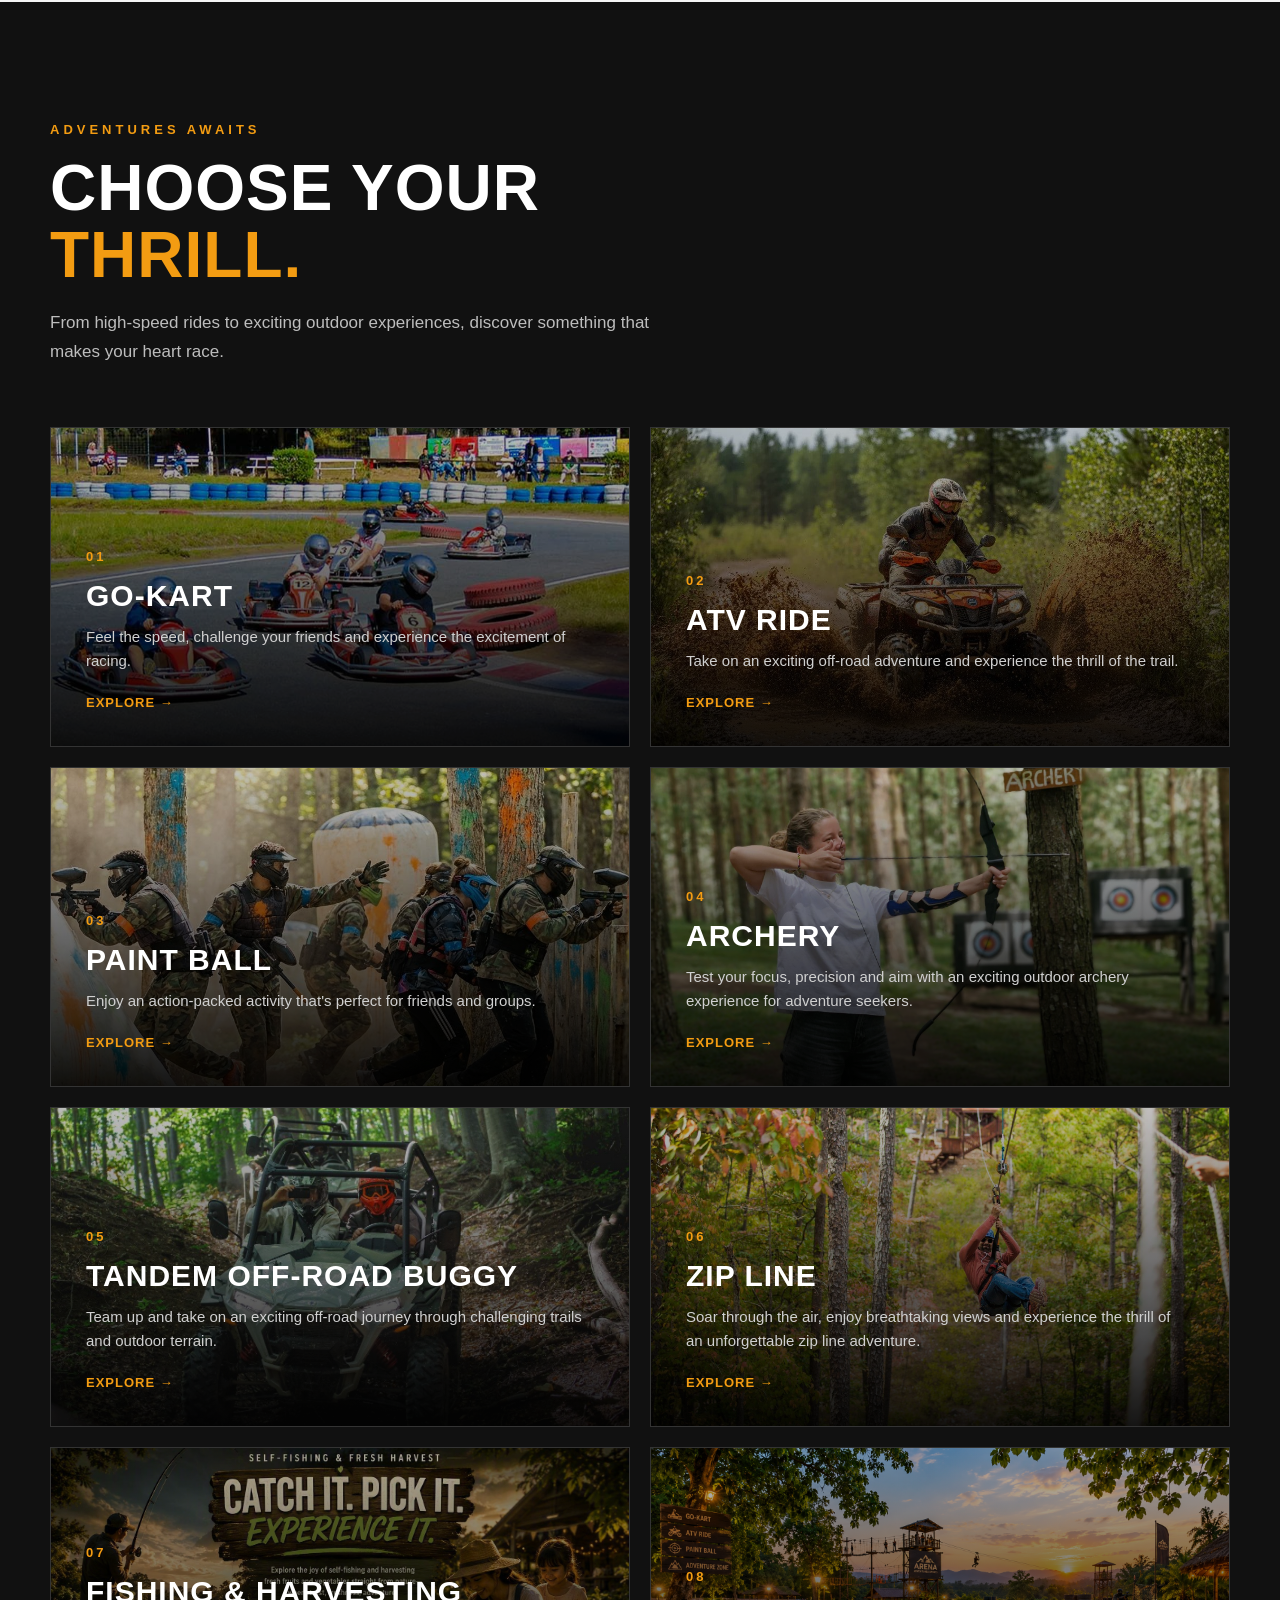
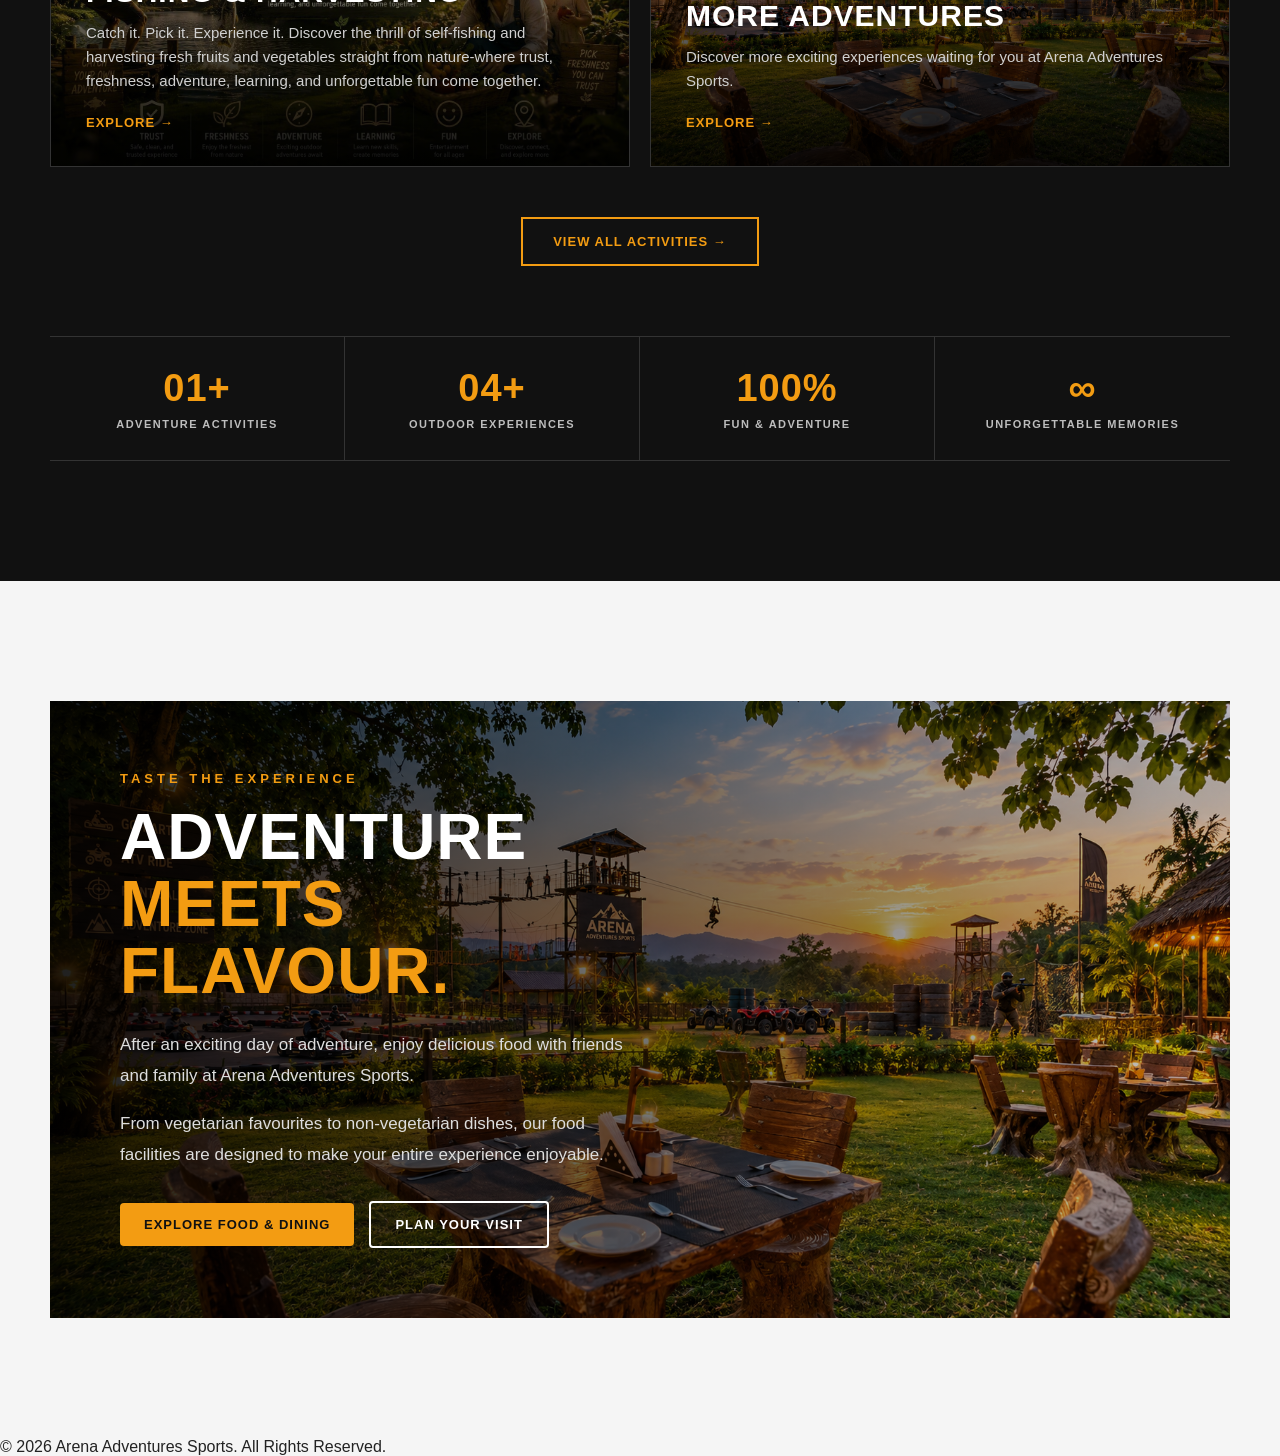
==== commit 0360f789: "index file change content  commit" ====
--- a/index.html
+++ b/index.html
@@ -246,30 +246,30 @@
                     </article>
 
                     <!-- ARCHERY -->
-<article class="activity-card archery-card">
-
-    <div class="activity-card-content">
-
-        <span class="activity-number">
-            04
-        </span>
-
-        <h3>
-            ARCHERY
-        </h3>
-
-        <p>
-            Test your focus, precision and aim with an exciting
-            outdoor archery experience for adventure seekers.
-        </p>
-
-        <a href="activities.html">
-            EXPLORE →
-        </a>
-
-    </div>
-
-</article>
+                    <article class="activity-card archery-card">
+
+                    <div class="activity-card-content">
+
+                        <span class="activity-number">
+                          04
+                         </span>
+
+                        <h3>
+                         ARCHERY
+                        </h3>
+
+                         <p>
+                          Test your focus, precision and aim with an exciting
+                           outdoor archery experience for adventure seekers.
+                         </p>
+
+                        <a href="activities.html">
+                           EXPLORE →
+                        </a>
+
+                    </div>
+
+                </article>
 
 <!-- TANDEM OFF-ROAD BUGGY -->
 <article class="activity-card buggy-card">
@@ -323,10 +323,31 @@
 
 </article>
 
-                    <article class="activity-card">
+                   <article class="activity-card fish-card">
+                    <div class="activity-card-content">
+                        <span class="activity-number">
+                            07
+                        </span>
+                        <h3>
+                            FISHING & HARVESTING
+                        </h3>
+                        <p>
+                            Catch it. Pick it. Experience it.
+                            Discover the thrill of self-fishing and
+                            harvesting fresh fruits and vegetables straight 
+                            from nature-where trust, freshness, adventure, 
+                            learning, and unforgettable fun come together.
+                        </p>
+                        <a href="activities.html">
+                             EXPLORE →
+                        </a>
+                    </div>
+                   </article>
+
+                    <article class="activity-card more-card">
                         <div class="activity-card-content">
                             <span class="activity-number">
-                                07
+                                08
                             </span>
 
                             <h3>
--- a/css/style.css
+++ b/css/style.css
@@ -993,7 +993,7 @@
             rgba(0, 0, 0, 0.55),
             rgba(0, 0, 0, 0.20)
         ),
-        url("../images/food.jpg");
+        url("../images/food.png");
 
     background-size: cover;
     background-position: center;
@@ -1189,20 +1189,52 @@
     background-repeat: no-repeat;
 }
 
+.more-card {
+    background: 
+    linear-gradient(
+        180deg,
+        rgba(0, 0, 0, 0.10),
+        rgba(0, 0, 0, 0.90)
+    ),
+    url("../images/food.png");
+
+    background-size: cover;
+    background-position: center;
+    background-repeat: no-repeat;
+}
+
+.fish-card {
+    background: 
+    linear-gradient(
+        180deg,
+        rgba(0, 0, 0, 0.10),
+        rgba(0, 0, 0, 0.90)
+    ),
+    url("../images/fishing.png");
+
+    background-size: cover;
+    background-position: center;
+    background-repeat: no-repeat;
+}
+
 /* ================================
    ZOOM FOR ALL IMAGE ACTIVITY CARDS
 ================================ */
 
 .archery-card,
 .buggy-card,
-.rope-card {
+.rope-card,
+.more-card,
+.fish-card {
     background-size: 100%;
     transition: transform 0.5s ease, background-size 1.5s ease;
 }
 
 .archery-card:hover,
 .buggy-card:hover,
-.rope-card:hover {
+.rope-card:hover,
+.more-card:hover,
+.fish-card:hover {
     background-size: 135%;
     transform: translateY(-8px);
 }
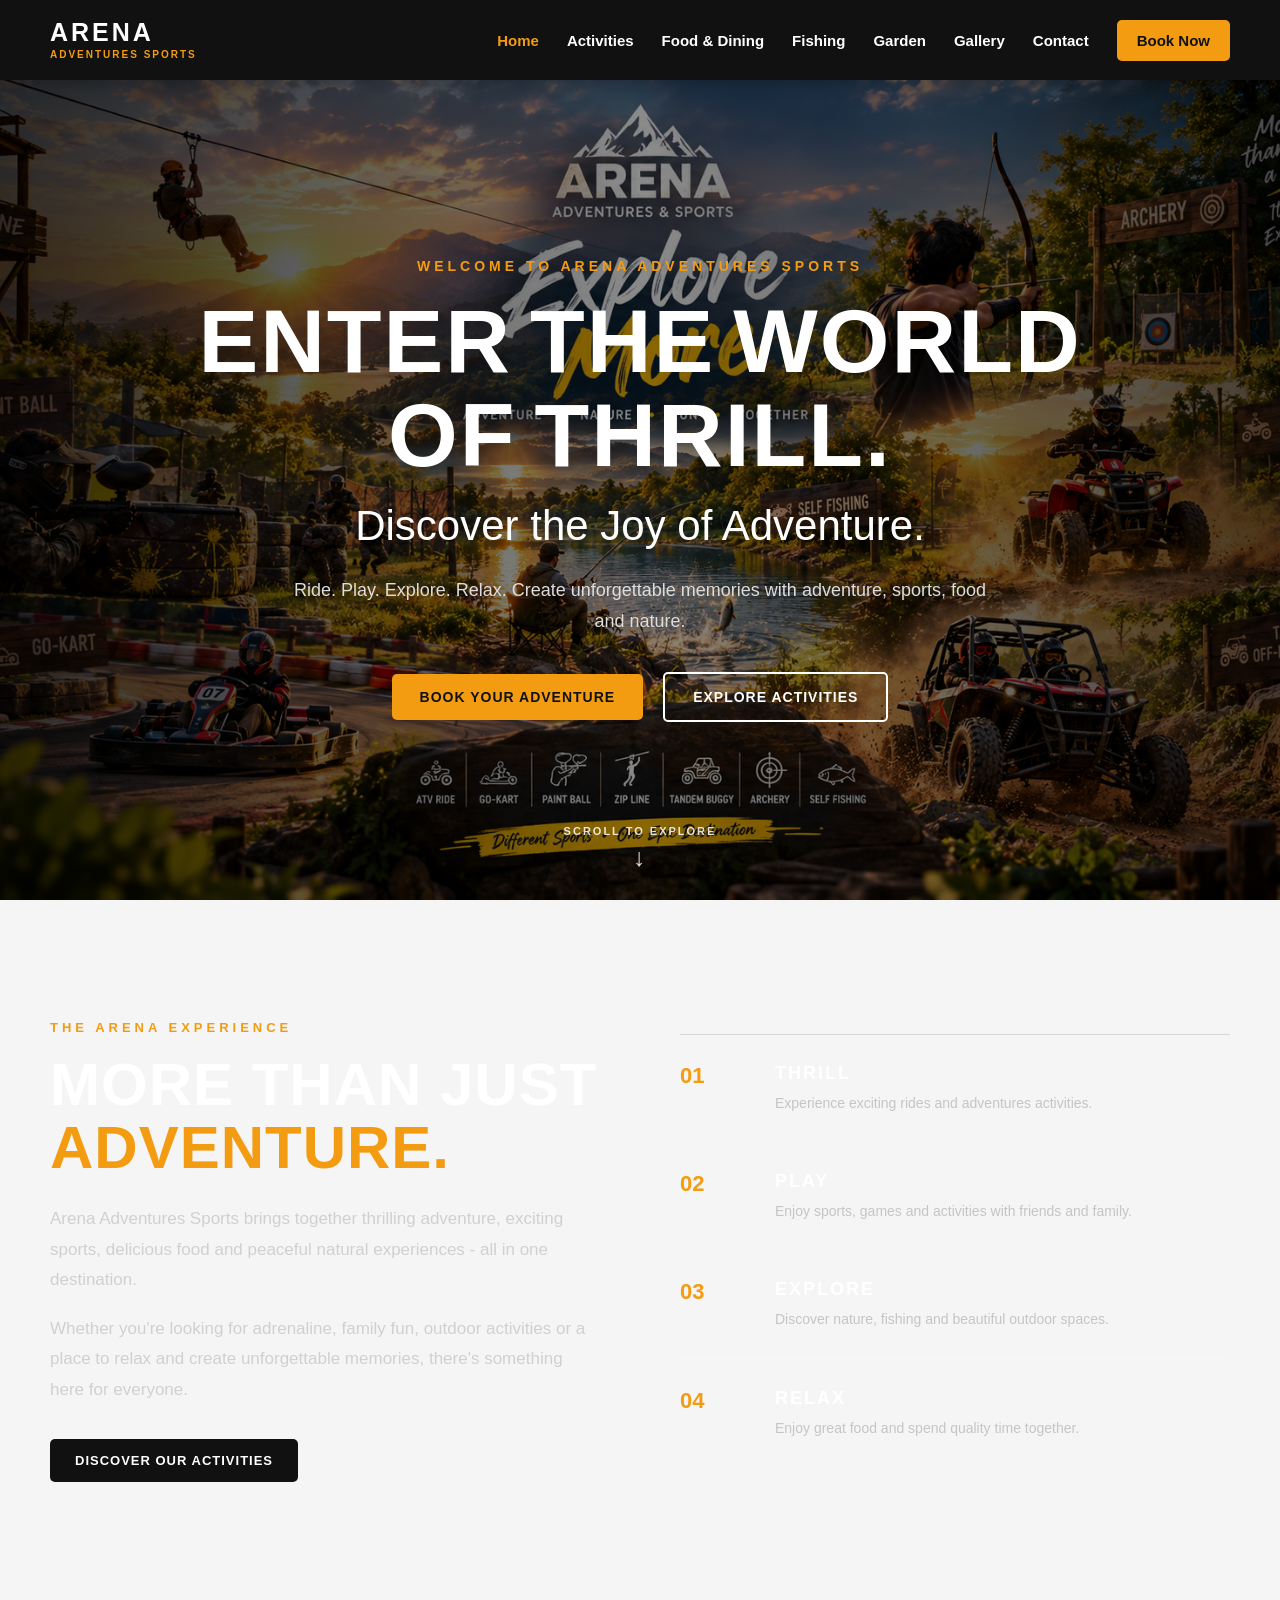
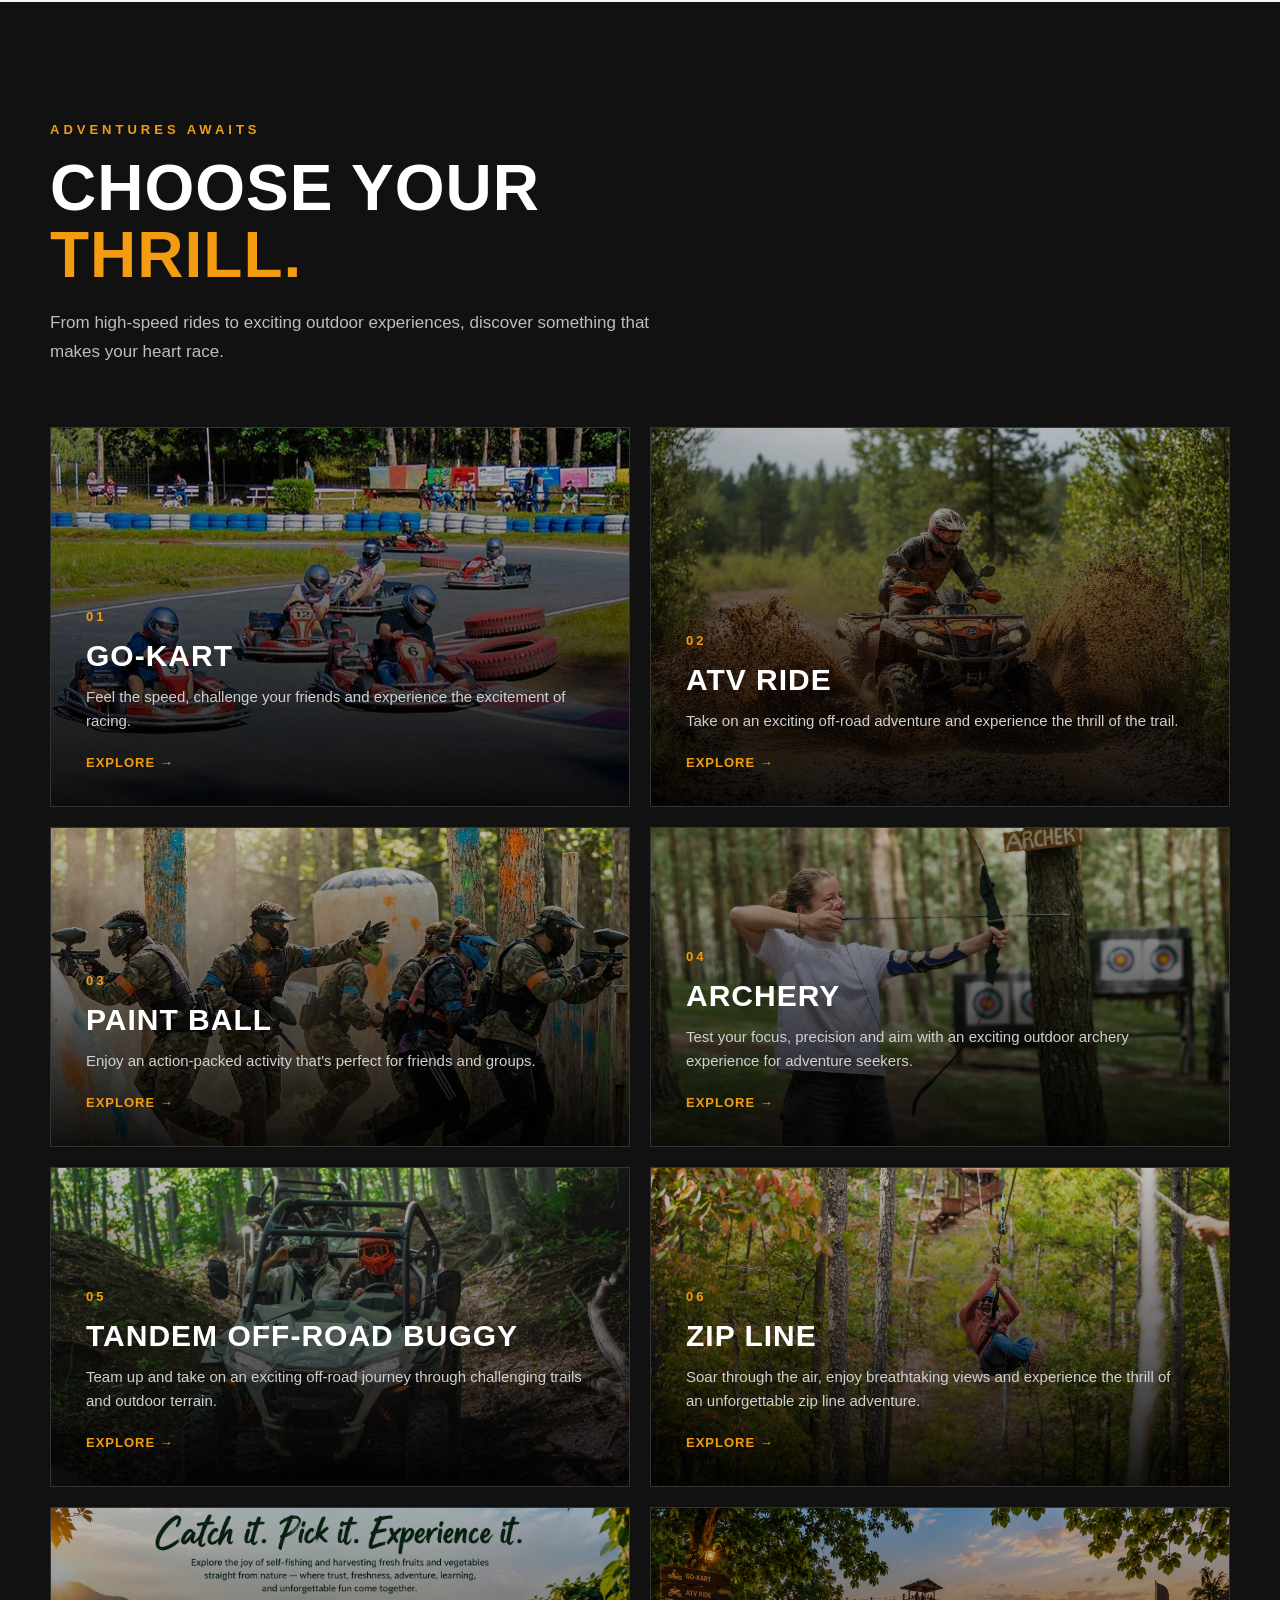
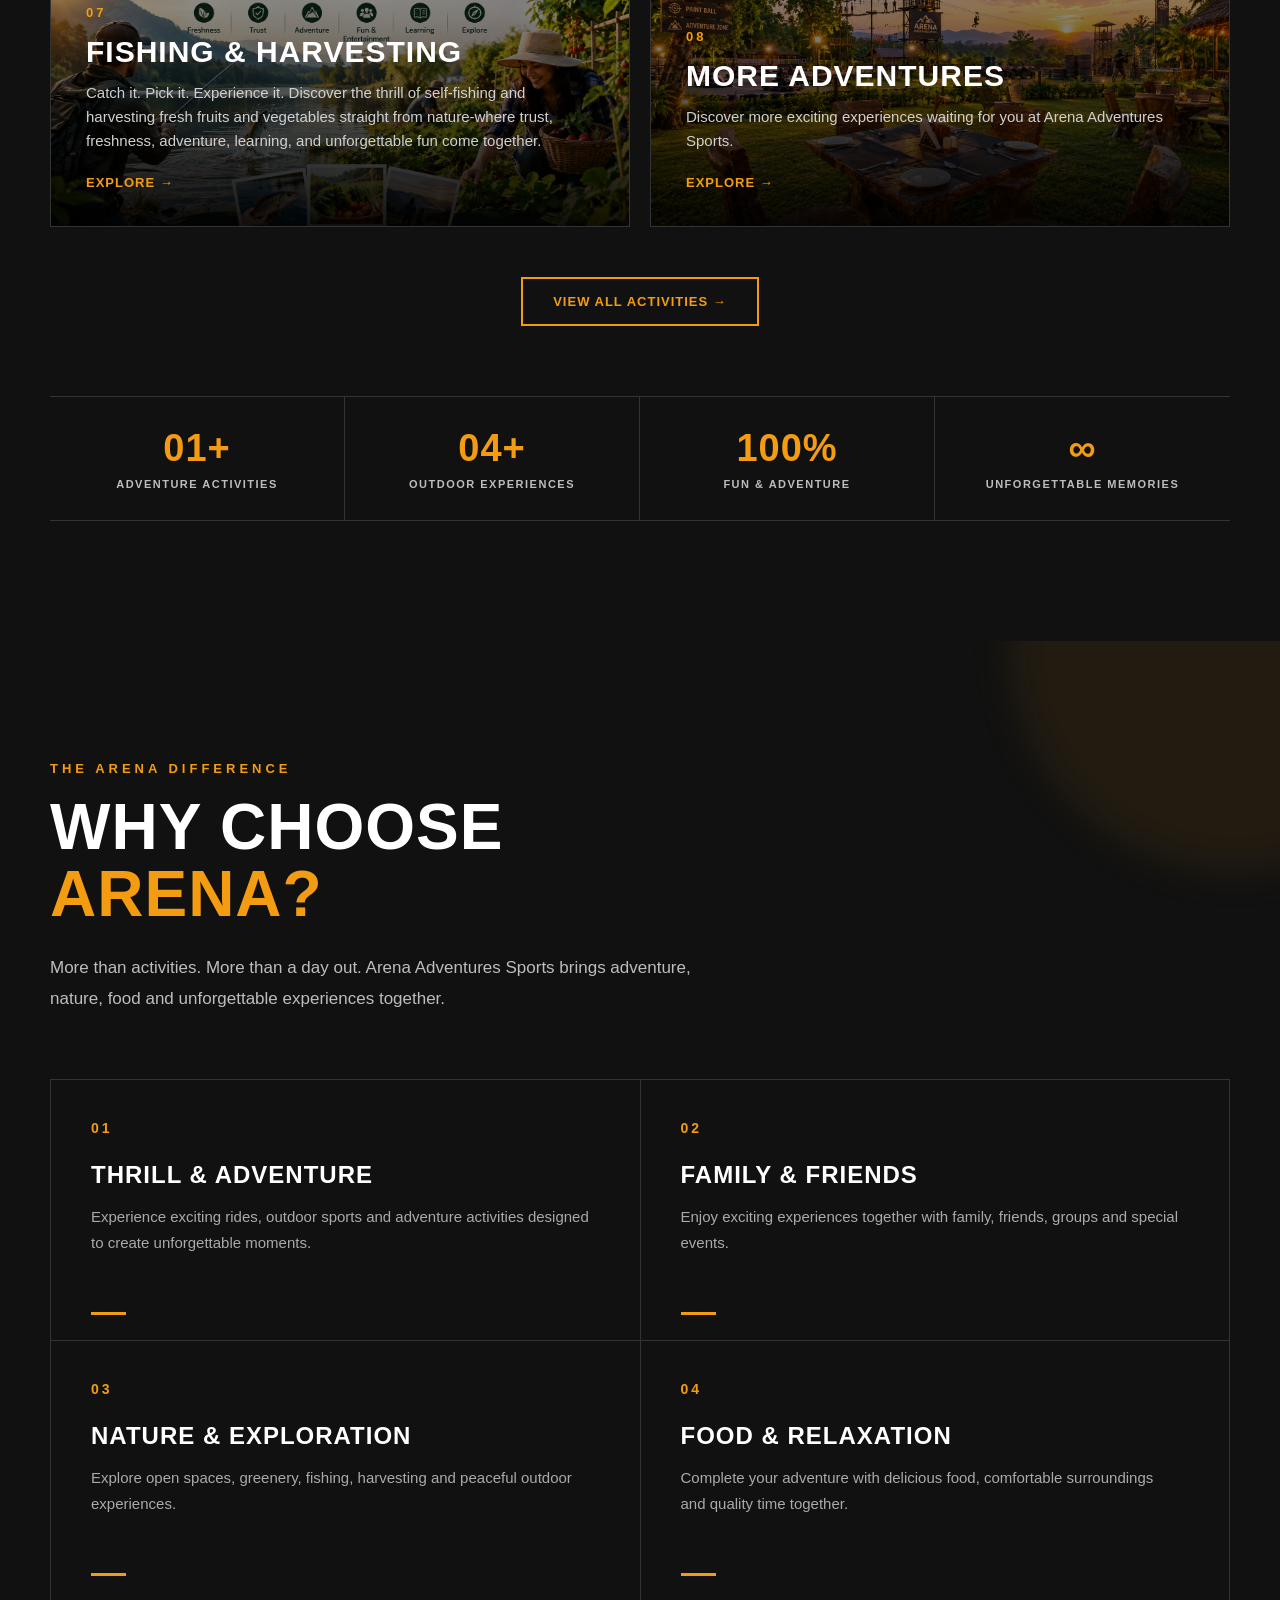
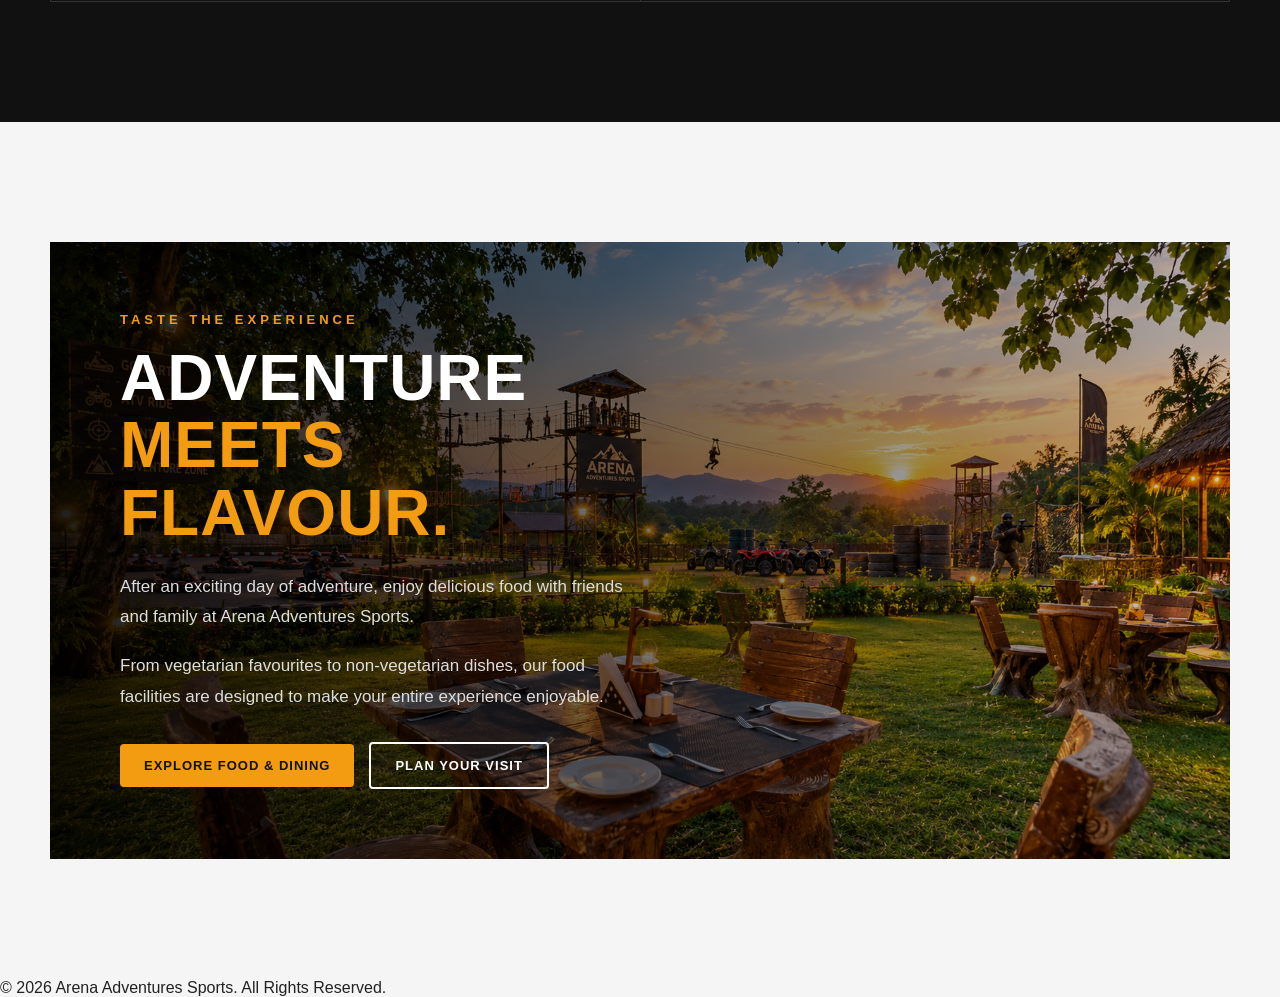
==== commit df9f0c21: "index file change content  commit" ====
--- a/index.html
+++ b/index.html
@@ -399,7 +399,106 @@
          </div>
 
          </div>
-        </section>    
+        </section>
+
+        <!-- WHY ARENA SECTION -->
+
+<section class="why-arena-section">
+
+    <div class="why-arena-container">
+
+        <div class="why-arena-heading">
+
+            <p class="section-label">
+                THE ARENA DIFFERENCE
+            </p>
+
+            <h2>
+                WHY CHOOSE
+                <span>ARENA?</span>
+            </h2>
+
+            <p>
+                More than activities. More than a day out.
+                Arena Adventures Sports brings adventure, nature,
+                food and unforgettable experiences together.
+            </p>
+
+        </div>
+
+
+        <div class="why-arena-grid">
+
+            <div class="why-arena-item">
+
+                <span class="why-number">01</span>
+
+                <h3>
+                    THRILL & ADVENTURE
+                </h3>
+
+                <p>
+                    Experience exciting rides, outdoor sports
+                    and adventure activities designed to create
+                    unforgettable moments.
+                </p>
+
+            </div>
+
+
+            <div class="why-arena-item">
+
+                <span class="why-number">02</span>
+
+                <h3>
+                    FAMILY & FRIENDS
+                </h3>
+
+                <p>
+                    Enjoy exciting experiences together with
+                    family, friends, groups and special events.
+                </p>
+
+            </div>
+
+
+            <div class="why-arena-item">
+
+                <span class="why-number">03</span>
+
+                <h3>
+                    NATURE & EXPLORATION
+                </h3>
+
+                <p>
+                    Explore open spaces, greenery, fishing,
+                    harvesting and peaceful outdoor experiences.
+                </p>
+
+            </div>
+
+
+            <div class="why-arena-item">
+
+                <span class="why-number">04</span>
+
+                <h3>
+                    FOOD & RELAXATION
+                </h3>
+
+                <p>
+                    Complete your adventure with delicious food,
+                    comfortable surroundings and quality time together.
+                </p>
+
+            </div>
+
+        </div>
+
+    </div>
+
+</section>
+        
         
         <!-- FOOD & DINING SECTION -->
 
--- a/css/style.css
+++ b/css/style.css
@@ -171,7 +171,7 @@
             rgba(0, 0, 0, 0.45),
             rgba(0, 0, 0, 0.70)
         ),
-        url("../images/hero.jpg");
+        url("../images/hero.png");
 
         background-size: cover;
         background-position: center;
@@ -1210,13 +1210,27 @@
         rgba(0, 0, 0, 0.10),
         rgba(0, 0, 0, 0.90)
     ),
-    url("../images/fishing.png");
+    url("../images/fishing.jpg");
 
     background-size: cover;
     background-position: center;
     background-repeat: no-repeat;
 }
 
+@media (max-width: 900px) {
+    .activities-section {
+        padding: 80px 25px;
+    }
+
+    .activities-grid {
+        grid-template-columns: 1fr;
+    }
+
+    .activity-card {
+        min-height: 280px;
+        padding: 28px;
+    }
+}
 /* ================================
    ZOOM FOR ALL IMAGE ACTIVITY CARDS
 ================================ */
@@ -1237,4 +1251,251 @@
 .fish-card:hover {
     background-size: 135%;
     transform: translateY(-8px);
+}
+
+/* ================================
+   FEATURED ACTIVITY CARDS
+================================ */
+
+.activities-grid .activity-card:nth-child(1),
+.activities-grid .activity-card:nth-child(2) {
+    min-height: 380px;
+}
+
+@media (max-width: 900px) {
+
+    .activities-grid .activity-card:nth-child(1),
+    .activities-grid .activity-card:nth-child(2) {
+        min-height: 320px;
+    }
+
+}
+
+/* =================================
+   CINEMATIC EXPERIENCE BACKGROUND
+   ================================= */
+
+.experience-section {
+    position: relative;
+    color: white;
+
+    background:
+        linear-gradient(
+            90deg,
+            rgba(0, 0, 0, 0.92),
+            rgba(0, 0, 0, 0.78),
+            rgba(0, 0, 0, 0.60)
+        ),
+        url("../images/atv.jpg");
+
+    background-size: cover;
+    background-position: center;
+    background-attachment: fixed;
+}
+
+.experience-content h2 {
+    color: white;
+}
+
+.experience-description {
+    color: #d0d0d0;
+}
+
+.highlight-item {
+    border-color: rgba(255,255,255,0.20);
+}
+
+.highlight-item h4 {
+    color: white;
+}
+
+.highlight-item p {
+    color: #c5c5c5;
+}
+
+
+/* =================================
+   WHY ARENA SECTION
+   ================================= */
+
+.why-arena-section {
+    padding: 120px 50px;
+    background-color: #111;
+    color: white;
+    position: relative;
+    overflow: hidden;
+}
+
+/* Subtle orange atmosphere */
+
+.why-arena-section::before {
+    content: "";
+    position: absolute;
+    width: 450px;
+    height: 450px;
+    top: -220px;
+    right: -180px;
+    background: rgba(243, 156, 18, 0.08);
+    border-radius: 50%;
+    filter: blur(20px);
+}
+
+/* Main container */
+
+.why-arena-container {
+    max-width: 1200px;
+    margin: 0 auto;
+    position: relative;
+    z-index: 2;
+}
+
+/* Heading */
+
+.why-arena-heading {
+    max-width: 750px;
+    margin-bottom: 65px;
+}
+
+.why-arena-heading h2 {
+    margin-bottom: 25px;
+    font-size: clamp(40px, 5vw, 64px);
+    line-height: 1.05;
+    font-weight: 900;
+    letter-spacing: 1px;
+}
+
+.why-arena-heading h2 span {
+    display: block;
+    color: #f39c12;
+}
+
+.why-arena-heading > p:last-child {
+    max-width: 650px;
+    font-size: 17px;
+    line-height: 1.8;
+    color: #bdbdbd;
+}
+
+/* Feature grid */
+
+.why-arena-grid {
+    display: grid;
+    grid-template-columns: repeat(2, 1fr);
+    gap: 1px;
+    background-color: #333;
+    border: 1px solid #333;
+}
+
+/* Feature item */
+
+.why-arena-item {
+    min-height: 260px;
+    padding: 40px;
+    background-color: #111;
+    transition: 0.4s ease;
+    position: relative;
+}
+
+.why-arena-item:hover {
+    background-color: #181818;
+    transform: translateY(-5px);
+    z-index: 2;
+}
+
+/* Number */
+
+.why-number {
+    display: block;
+    margin-bottom: 25px;
+    color: #f39c12;
+    font-size: 14px;
+    font-weight: 900;
+    letter-spacing: 3px;
+}
+
+/* Title */
+
+.why-arena-item h3 {
+    margin-bottom: 15px;
+    font-size: 24px;
+    font-weight: 900;
+    letter-spacing: 1px;
+}
+
+/* Description */
+
+.why-arena-item p {
+    max-width: 500px;
+    font-size: 15px;
+    line-height: 1.7;
+    color: #aaa;
+}
+
+/* Orange line */
+
+.why-arena-item::after {
+    content: "";
+    position: absolute;
+    left: 40px;
+    bottom: 25px;
+    width: 35px;
+    height: 3px;
+    background-color: #f39c12;
+    transition: 0.4s ease;
+}
+
+.why-arena-item:hover::after {
+    width: 70px;
+}
+
+/* =================================
+   MOBILE
+   ================================= */
+
+@media (max-width: 900px) {
+
+    .why-arena-section {
+        padding: 80px 25px;
+    }
+
+    .why-arena-heading {
+        margin-bottom: 45px;
+    }
+
+    .why-arena-heading h2 {
+        font-size: 42px;
+    }
+
+    .why-arena-heading > p:last-child {
+        font-size: 16px;
+    }
+
+    .why-arena-grid {
+        grid-template-columns: 1fr;
+    }
+
+    .why-arena-item {
+        min-height: 230px;
+        padding: 30px;
+    }
+
+    .why-arena-item::after {
+        left: 30px;
+        bottom: 20px;
+    }
+}
+
+@media (max-width: 500px) {
+
+    .why-arena-section {
+        padding: 70px 20px;
+    }
+
+    .why-arena-heading h2 {
+        font-size: 38px;
+    }
+
+    .why-arena-item {
+        padding: 28px;
+    }
 }
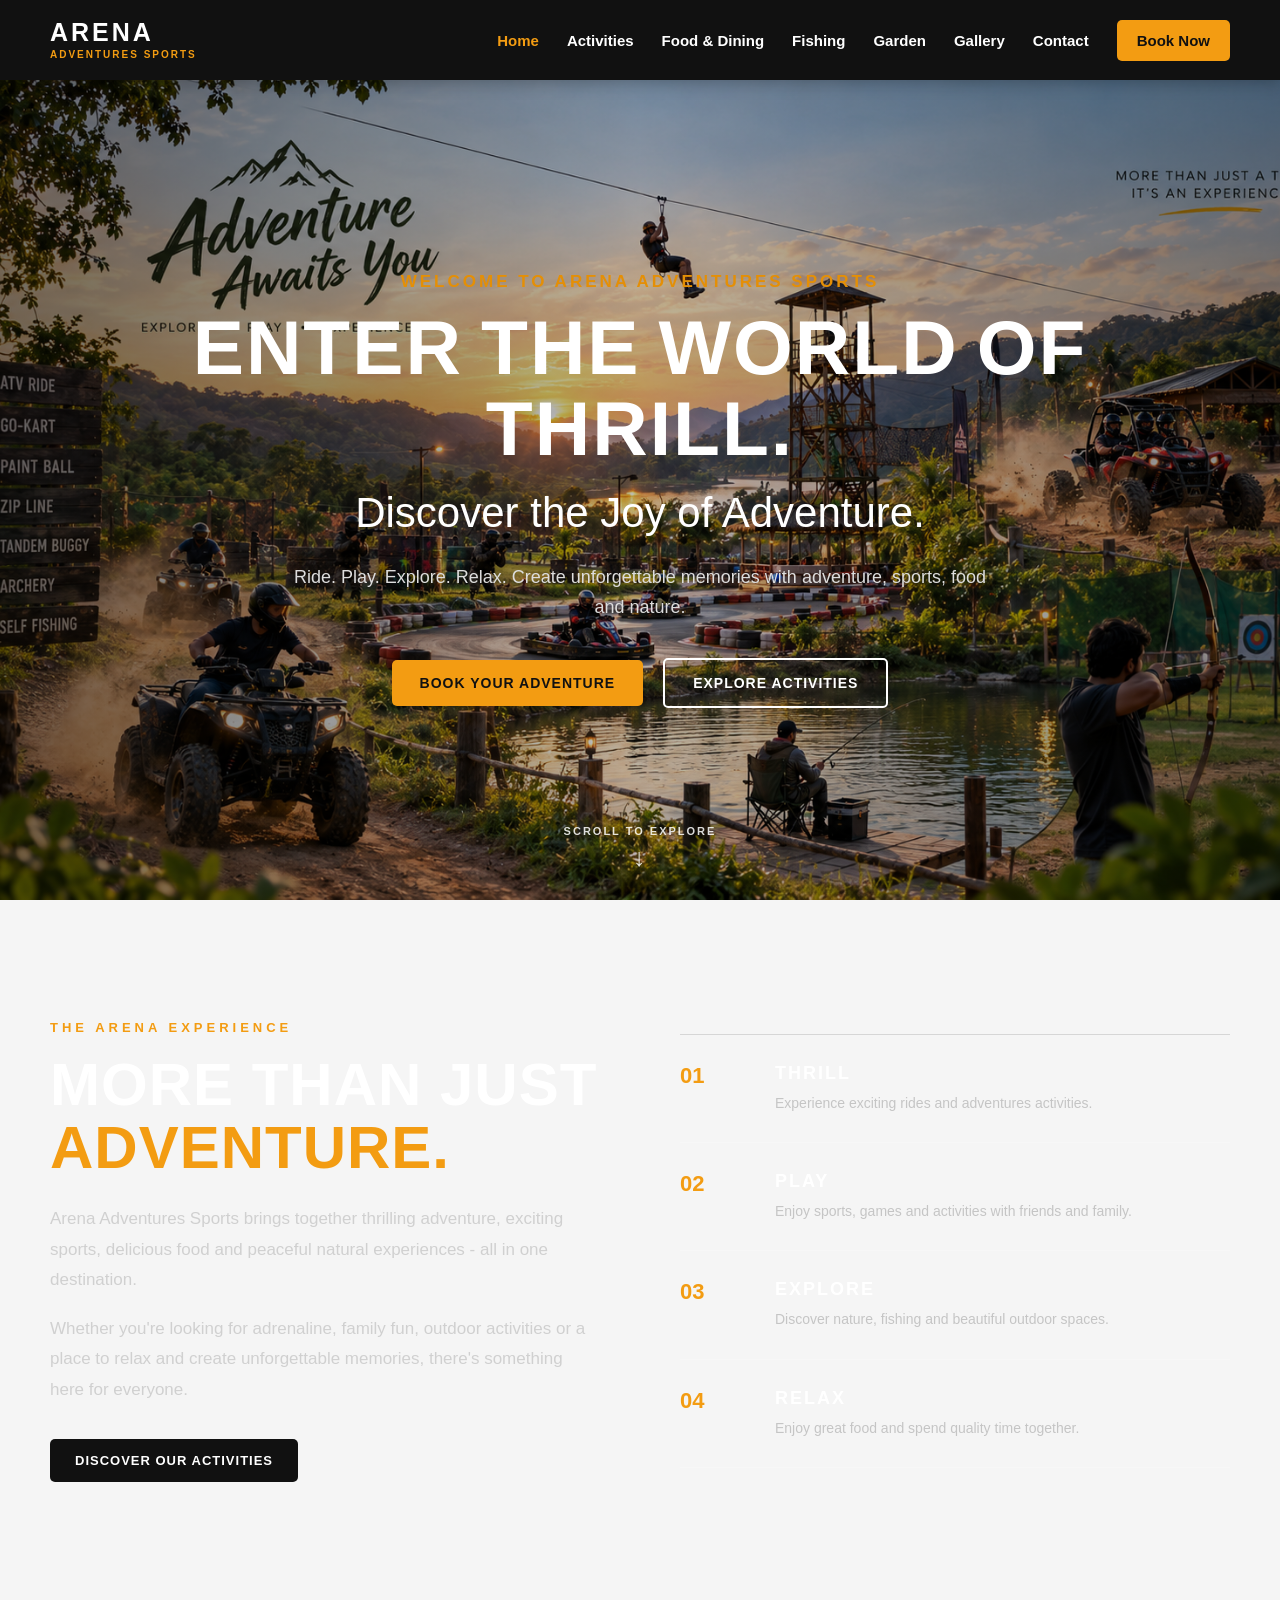
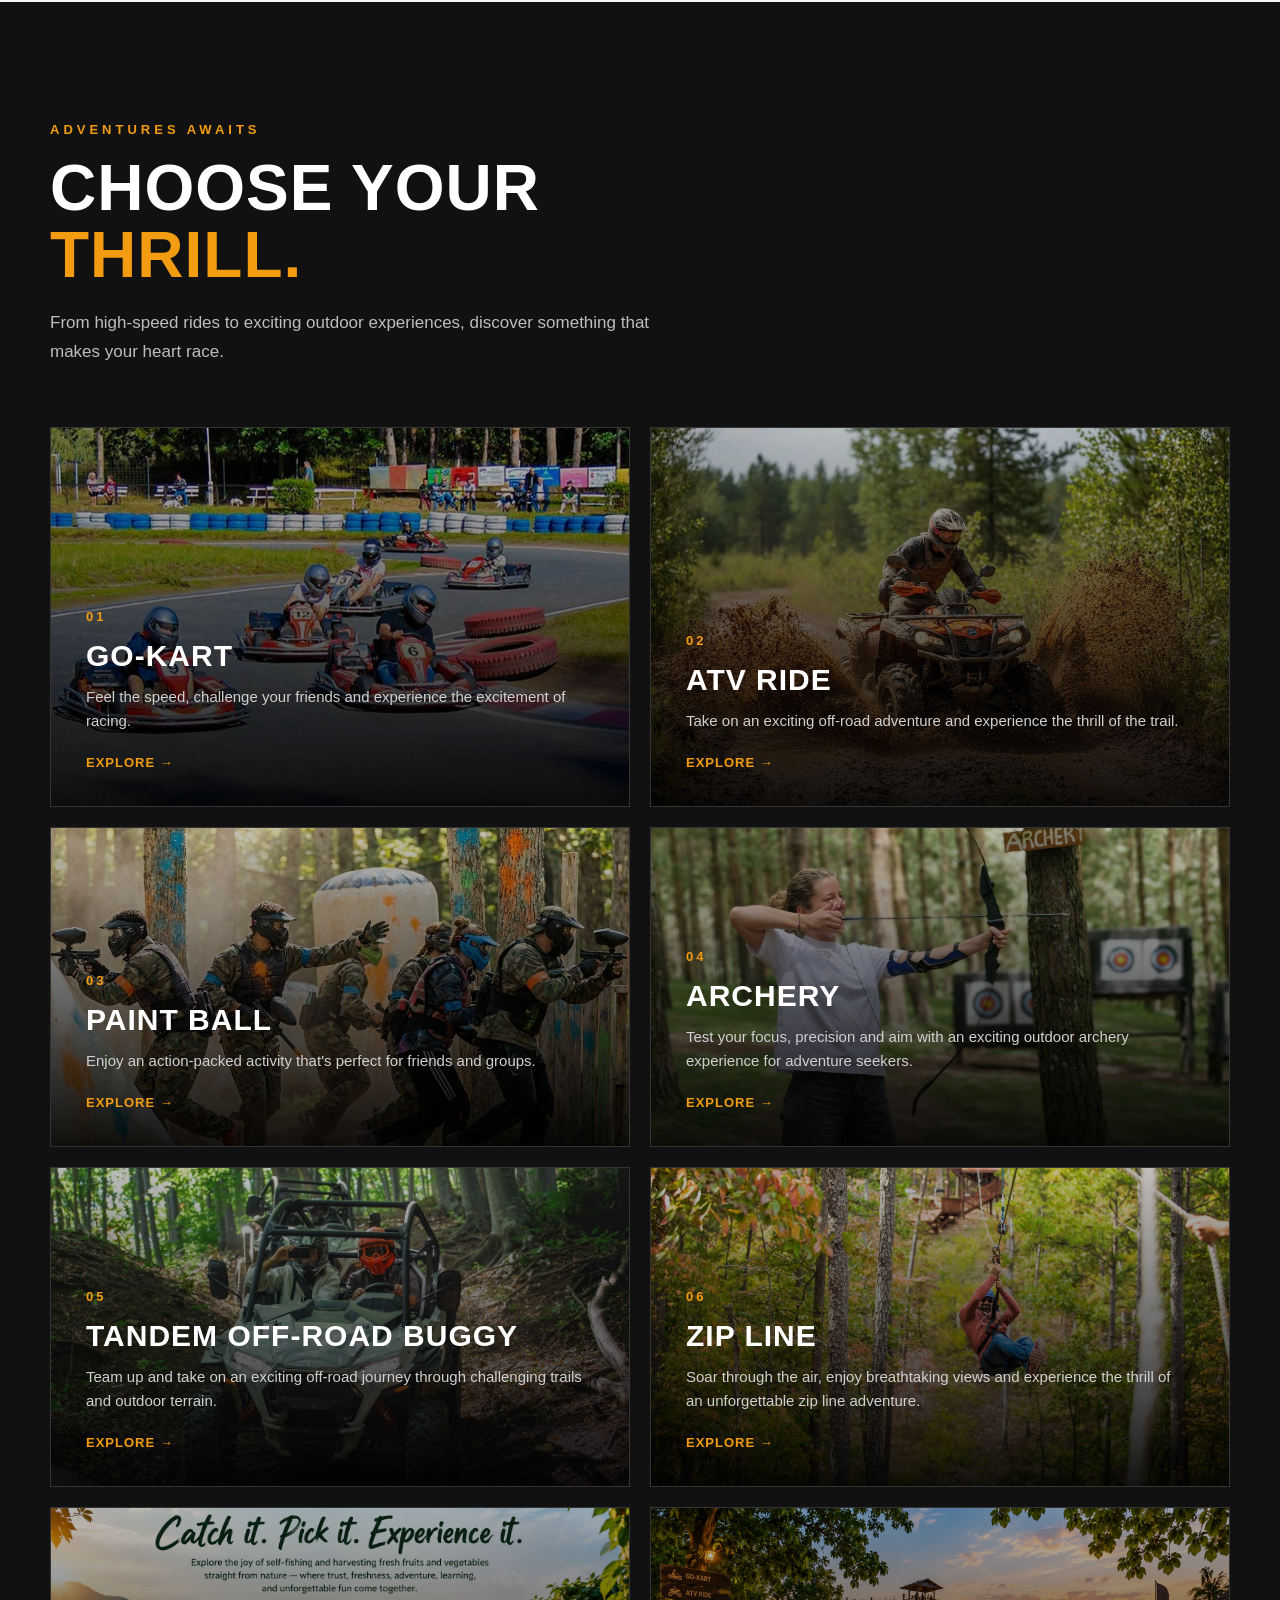
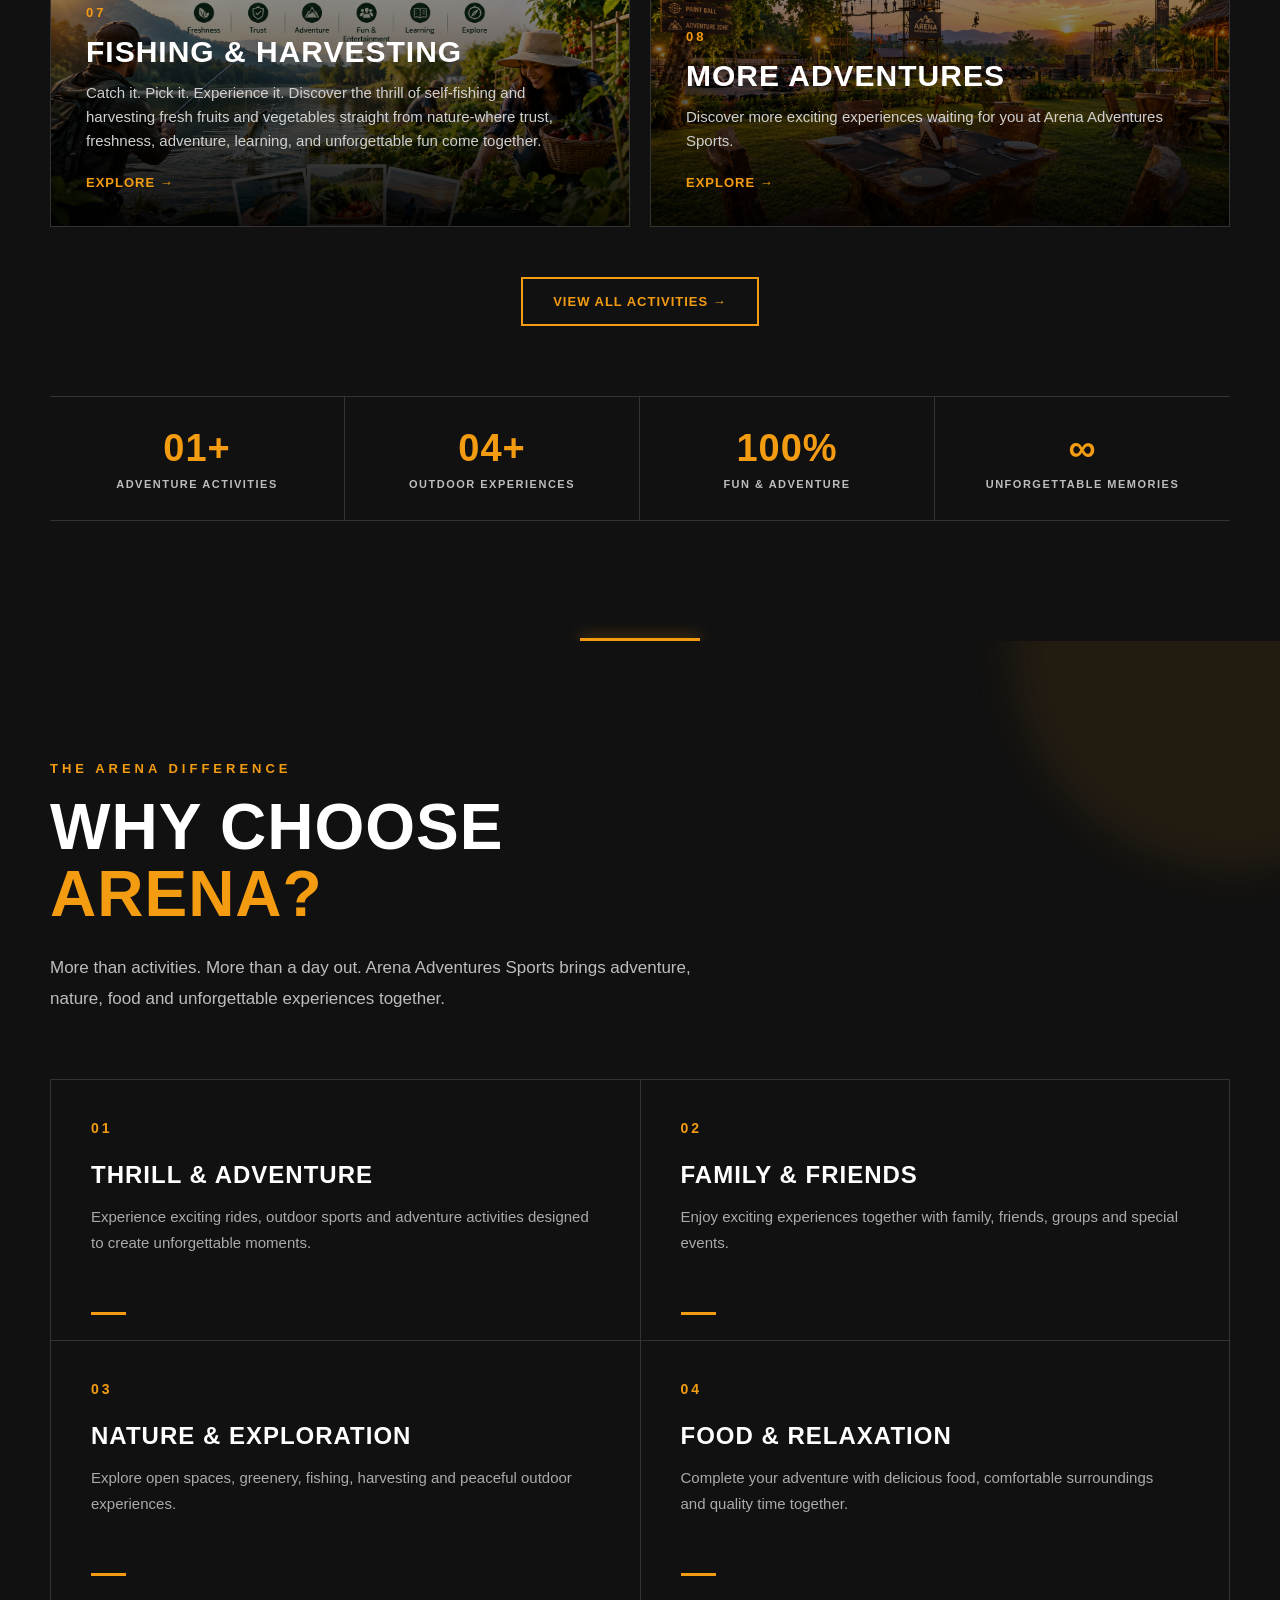
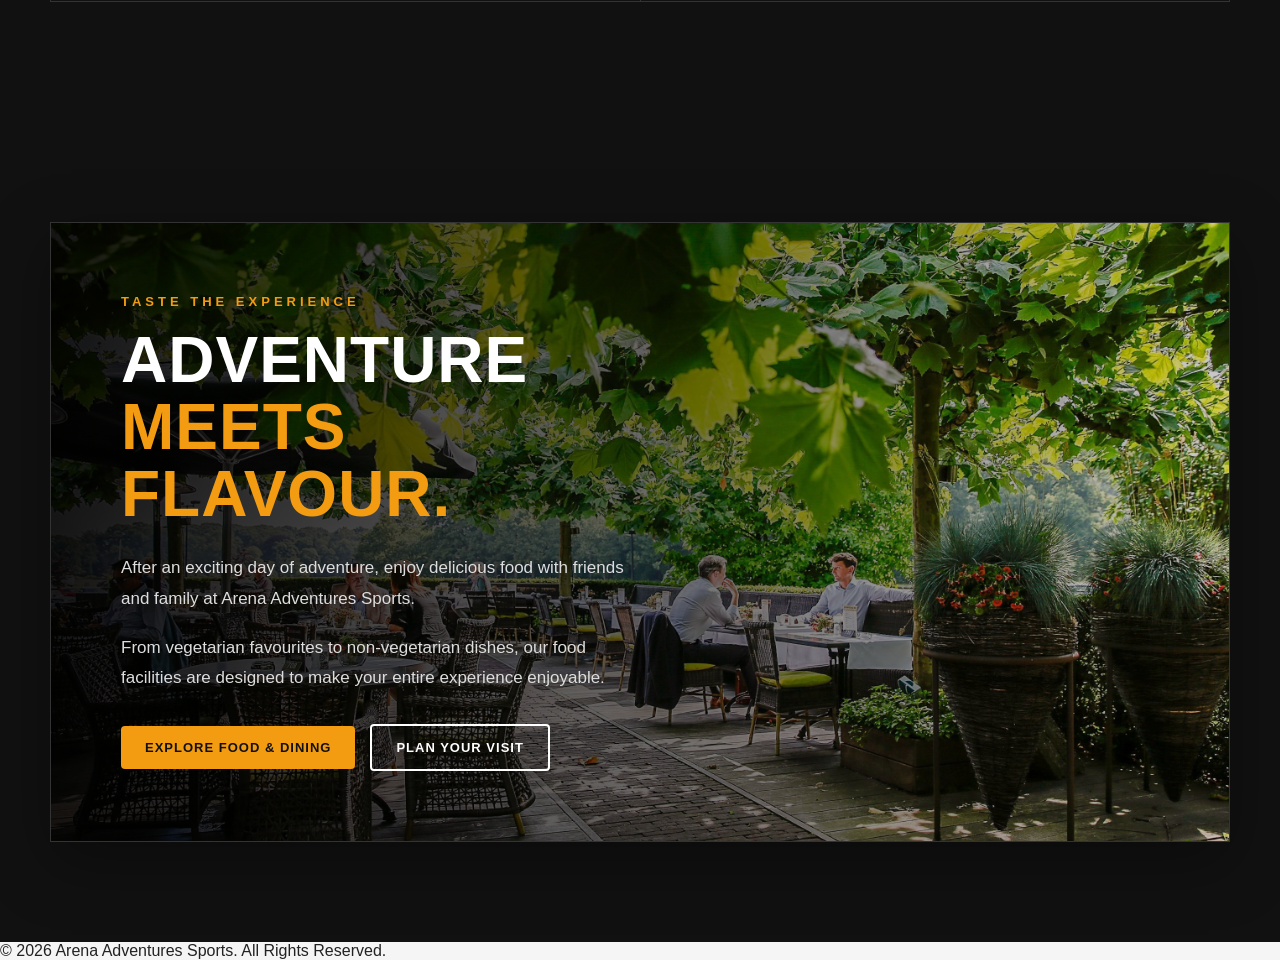
==== commit 423b2942: "index file change content  commit" ====
--- a/index.html
+++ b/index.html
@@ -407,7 +407,7 @@
 
     <div class="why-arena-container">
 
-        <div class="why-arena-heading">
+        <div class="why-arena-heading reveal">
 
             <p class="section-label">
                 THE ARENA DIFFERENCE
@@ -429,7 +429,7 @@
 
         <div class="why-arena-grid">
 
-            <div class="why-arena-item">
+            <div class="why-arena-item reveal">
 
                 <span class="why-number">01</span>
 
@@ -446,7 +446,7 @@
             </div>
 
 
-            <div class="why-arena-item">
+            <div class="why-arena-item reveal">
 
                 <span class="why-number">02</span>
 
@@ -462,7 +462,7 @@
             </div>
 
 
-            <div class="why-arena-item">
+            <div class="why-arena-item reveal">
 
                 <span class="why-number">03</span>
 
@@ -478,7 +478,7 @@
             </div>
 
 
-            <div class="why-arena-item">
+            <div class="why-arena-item reveal">
 
                 <span class="why-number">04</span>
 
--- a/css/style.css
+++ b/css/style.css
@@ -167,11 +167,11 @@
     background:
         linear-gradient(
             90deg,
-            rgba(0, 0, 0, 0.80),
-            rgba(0, 0, 0, 0.45),
-            rgba(0, 0, 0, 0.70)
+            rgba(0, 0, 0, 0.55),
+            rgba(0, 0, 0, 0.25),
+            rgba(0, 0, 0, 0.45)
         ),
-        url("../images/hero.png");
+        url("../images/hero1.jpg");
 
         background-size: cover;
         background-position: center;
@@ -191,15 +191,15 @@
 }
 
 .hero-small-text {
-    font-size: 14px;
-    font-weight: 700;
-    letter-spacing: 4px;
-    color: #f39c12;
-    margin-bottom: 20px;
+    font-size: 17px;
+    font-weight: 750;
+    letter-spacing: 3px;
+    color: #e48f06;
+    margin-bottom: 15px;
 }
 
 .hero h1 {
-    font-size: clamp(45px, 7vw, 90px);
+    font-size: clamp( 45px, 6vw, 80px);
     line-height: 1.05;
     font-weight: 900;
     letter-spacing: 2px;
@@ -594,12 +594,88 @@
     background-repeat: no-repeat;
 }
 
+/* ================================
+   NEW ACTIVITY CARD IMAGES
+================================ */
+
+.archery-card {
+    background:
+        linear-gradient(
+            180deg,
+            rgba(0, 0, 0, 0.10),
+            rgba(0, 0, 0, 0.90)
+        ),
+        url("../images/archery.jpg");
+
+    background-size: cover;
+    background-position: center;
+    background-repeat: no-repeat;
+}
+
+.buggy-card {
+    background:
+        linear-gradient(
+            180deg,
+            rgba(0, 0, 0, 0.10),
+            rgba(0, 0, 0, 0.90)
+        ),
+        url("../images/buggy.jpg");
+
+    background-size: cover;
+    background-position: center;
+    background-repeat: no-repeat;
+}
+
+.rope-card {
+    background:
+        linear-gradient(
+            180deg,
+            rgba(0, 0, 0, 0.10),
+            rgba(0, 0, 0, 0.90)
+        ),
+        url("../images/zipline.jpg");
+
+    background-size: cover;
+    background-position: center;
+    background-repeat: no-repeat;
+}
+
+.more-card {
+    background: 
+    linear-gradient(
+        180deg,
+        rgba(0, 0, 0, 0.10),
+        rgba(0, 0, 0, 0.90)
+    ),
+    url("../images/food.png");
+
+    background-size: cover;
+    background-position: center;
+    background-repeat: no-repeat;
+}
+
+.fish-card {
+    background: 
+    linear-gradient(
+        180deg,
+        rgba(0, 0, 0, 0.10),
+        rgba(0, 0, 0, 0.90)
+    ),
+    url("../images/fishing.jpg");
+
+    background-size: cover;
+    background-position: center;
+    background-repeat: no-repeat;
+}
+
 .go-kart-card,
 .atv-card,
 .paint-ball-card,
 .archery-card,
 .buggy-card,
-.rope-card {
+.rope-card,
+.more-card,
+.fish-card {
     background-size: 100%;
 
     transition: 
@@ -612,7 +688,9 @@
 .paint-ball-card:hover,
 .archery-card:hover,
 .buggy-card:hover,
-.rope-card:hover {
+.rope-card:hover,
+.more-card:hover,
+.fish-card:hover {
     background-size: 135%;
     transform: translate(-8px);
 }
@@ -1143,115 +1221,9 @@
 
 }
 
-/* ================================
-   NEW ACTIVITY CARD IMAGES
-================================ */
-
-.archery-card {
-    background:
-        linear-gradient(
-            180deg,
-            rgba(0, 0, 0, 0.10),
-            rgba(0, 0, 0, 0.90)
-        ),
-        url("../images/archery.jpg");
-
-    background-size: cover;
-    background-position: center;
-    background-repeat: no-repeat;
-}
-
-.buggy-card {
-    background:
-        linear-gradient(
-            180deg,
-            rgba(0, 0, 0, 0.10),
-            rgba(0, 0, 0, 0.90)
-        ),
-        url("../images/buggy.jpg");
-
-    background-size: cover;
-    background-position: center;
-    background-repeat: no-repeat;
-}
-
-.rope-card {
-    background:
-        linear-gradient(
-            180deg,
-            rgba(0, 0, 0, 0.10),
-            rgba(0, 0, 0, 0.90)
-        ),
-        url("../images/zipline.jpg");
-
-    background-size: cover;
-    background-position: center;
-    background-repeat: no-repeat;
-}
-
-.more-card {
-    background: 
-    linear-gradient(
-        180deg,
-        rgba(0, 0, 0, 0.10),
-        rgba(0, 0, 0, 0.90)
-    ),
-    url("../images/food.png");
-
-    background-size: cover;
-    background-position: center;
-    background-repeat: no-repeat;
-}
-
-.fish-card {
-    background: 
-    linear-gradient(
-        180deg,
-        rgba(0, 0, 0, 0.10),
-        rgba(0, 0, 0, 0.90)
-    ),
-    url("../images/fishing.jpg");
-
-    background-size: cover;
-    background-position: center;
-    background-repeat: no-repeat;
-}
-
-@media (max-width: 900px) {
-    .activities-section {
-        padding: 80px 25px;
-    }
-
-    .activities-grid {
-        grid-template-columns: 1fr;
-    }
-
-    .activity-card {
-        min-height: 280px;
-        padding: 28px;
-    }
-}
-/* ================================
-   ZOOM FOR ALL IMAGE ACTIVITY CARDS
-================================ */
-
-.archery-card,
-.buggy-card,
-.rope-card,
-.more-card,
-.fish-card {
-    background-size: 100%;
-    transition: transform 0.5s ease, background-size 1.5s ease;
-}
-
-.archery-card:hover,
-.buggy-card:hover,
-.rope-card:hover,
-.more-card:hover,
-.fish-card:hover {
-    background-size: 135%;
-    transform: translateY(-8px);
-}
+
+
+
 
 /* ================================
    FEATURED ACTIVITY CARDS
@@ -1498,4 +1470,273 @@
     .why-arena-item {
         padding: 28px;
     }
+}
+
+/* =================================
+   PREMIUM FOOD SECTION TRANSITION
+   ================================= */
+
+.food-section {
+    background-color: #111;
+    padding-top: 100px;
+    padding-bottom: 100px;
+}
+
+/* Make the food image feel cinematic */
+
+.food-container {
+    min-height: 620px;
+    border: 1px solid #333;
+    box-shadow: 0 20px 60px rgba(0, 0, 0, 0.35);
+}
+
+/* Stronger food image overlay */
+
+.food-container {
+    background:
+        linear-gradient(
+            90deg,
+            rgba(0, 0, 0, 0.90),
+            rgba(0, 0, 0, 0.58),
+            rgba(0, 0, 0, 0.18)
+        ),
+        url("../images/food.jpg");
+
+    background-size: cover;
+    background-position: center;
+}
+
+/* Food heading */
+
+.food-content h2 {
+    text-transform: uppercase;
+}
+
+
+
+/* Mobile */
+
+@media (max-width: 900px) {
+
+    .food-section {
+        padding-top: 70px;
+        padding-bottom: 70px;
+    }
+
+    .food-container {
+        min-height: 600px;
+    }
+}
+
+/* =================================
+   BOOK NOW PREMIUM ANIMATION
+   ================================= */
+
+.main-navigation .book-button {
+    position: relative;
+    overflow: hidden;
+    z-index: 1;
+}
+
+/* Moving highlight line */
+
+.main-navigation .book-button::before {
+    content: "";
+    position: absolute;
+    top: 0;
+    left: -100%;
+    width: 100%;
+    height: 3px;
+    background-color: white;
+    transition: left 0.5s ease;
+    z-index: -1;
+}
+
+/* Move line from left to right */
+
+.main-navigation .book-button:hover::before {
+    left: 100%;
+}
+
+
+/* =================================
+   BOOK NOW - AUTO ATTENTION EFFECT
+   ================================= */
+
+.main-navigation .book-button {
+    position: relative;
+    overflow: hidden;
+    animation: bookNowPulse 2s ease-in-out infinite;
+}
+
+/* Soft glowing pulse */
+
+@keyframes bookNowPulse {
+
+    0% {
+        transform: scale(1);
+        box-shadow: 0 0 0 rgba(243, 156, 18, 0);
+    }
+
+    50% {
+        transform: scale(1.06);
+        box-shadow: 0 0 22px rgba(243, 156, 18, 0.65);
+    }
+
+    100% {
+        transform: scale(1);
+        box-shadow: 0 0 0 rgba(243, 156, 18, 0);
+    }
+}
+
+.main-navigation .book-button:hover {
+    animation: none;
+}
+
+/* =================================
+   HERO BUTTON SHINE EFFECT
+   ================================= */
+
+.hero-button {
+    position: relative;
+    overflow: hidden;
+    z-index: 1;
+}
+
+/* Moving shine */
+
+.hero-button::before {
+    content: "";
+    position: absolute;
+    top: 0;
+    left: -120%;
+    width: 70%;
+    height: 100%;
+    background: linear-gradient(
+        90deg,
+        transparent,
+        rgba(255,255,255,0.35),
+        transparent
+    );
+    transform: skewX(-20deg);
+    animation: buttonShine 3.5s ease-in-out infinite;
+    z-index: -1;
+}
+
+@keyframes buttonShine {
+
+    0% {
+        left: -120%;
+    }
+
+    45% {
+        left: 150%;
+    }
+
+    100% {
+        left: 150%;
+    }
+}
+
+/* =================================
+   CINEMATIC SECTION DIVIDER
+   ================================= */
+
+.activities-section {
+    position: relative;
+}
+
+.activities-section::after {
+    content: "";
+    position: absolute;
+    bottom: 0;
+    left: 50%;
+    width: 120px;
+    height: 3px;
+    background-color: #f39c12;
+    transform: translateX(-50%);
+    box-shadow: 0 0 15px rgba(243, 156, 18, 0.7);
+}
+
+/* =================================
+   WHY ARENA CARD HOVER EFFECT
+   ================================= */
+
+.why-arena-item {
+    overflow: hidden;
+}
+
+.why-arena-item:hover {
+    box-shadow: inset 0 0 35px rgba(243, 156, 18, 0.08);
+}
+
+/* Number animation */
+
+.why-arena-item .why-number {
+    transition: transform 0.4s ease;
+}
+
+.why-arena-item:hover .why-number {
+    transform: translateX(8px);
+}
+
+/* Title animation */
+
+.why-arena-item h3 {
+    transition: transform 0.4s ease;
+}
+
+.why-arena-item:hover h3 {
+    transform: translateX(8px);
+}
+
+/* Description animation */
+
+.why-arena-item p {
+    transition: color 0.4s ease;
+}
+
+.why-arena-item:hover p {
+    color: #d0d0d0;
+}
+
+/* =================================
+   STRONG SCROLL REVEAL
+   ================================= */
+
+.reveal {
+    opacity: 0;
+    transform: translateY(70px) scale(0.96);
+    filter: blur(4px);
+
+    transition:
+        opacity 1s ease,
+        transform 1s cubic-bezier(0.16, 1, 0.3, 1),
+        filter 1s ease;
+}
+
+.reveal.active {
+    opacity: 1;
+    transform: translateY(0) scale(1);
+    filter: blur(0);
+}
+
+/* =================================
+   WHY ARENA STAGGER ANIMATION
+   ================================= */
+
+.why-arena-item:nth-child(1) {
+    transition-delay: 0.1s;
+}
+
+.why-arena-item:nth-child(2) {
+    transition-delay: 0.25s;
+}
+
+.why-arena-item:nth-child(3) {
+    transition-delay: 0.4s;
+}
+
+.why-arena-item:nth-child(4) {
+    transition-delay: 0.55s;
 }
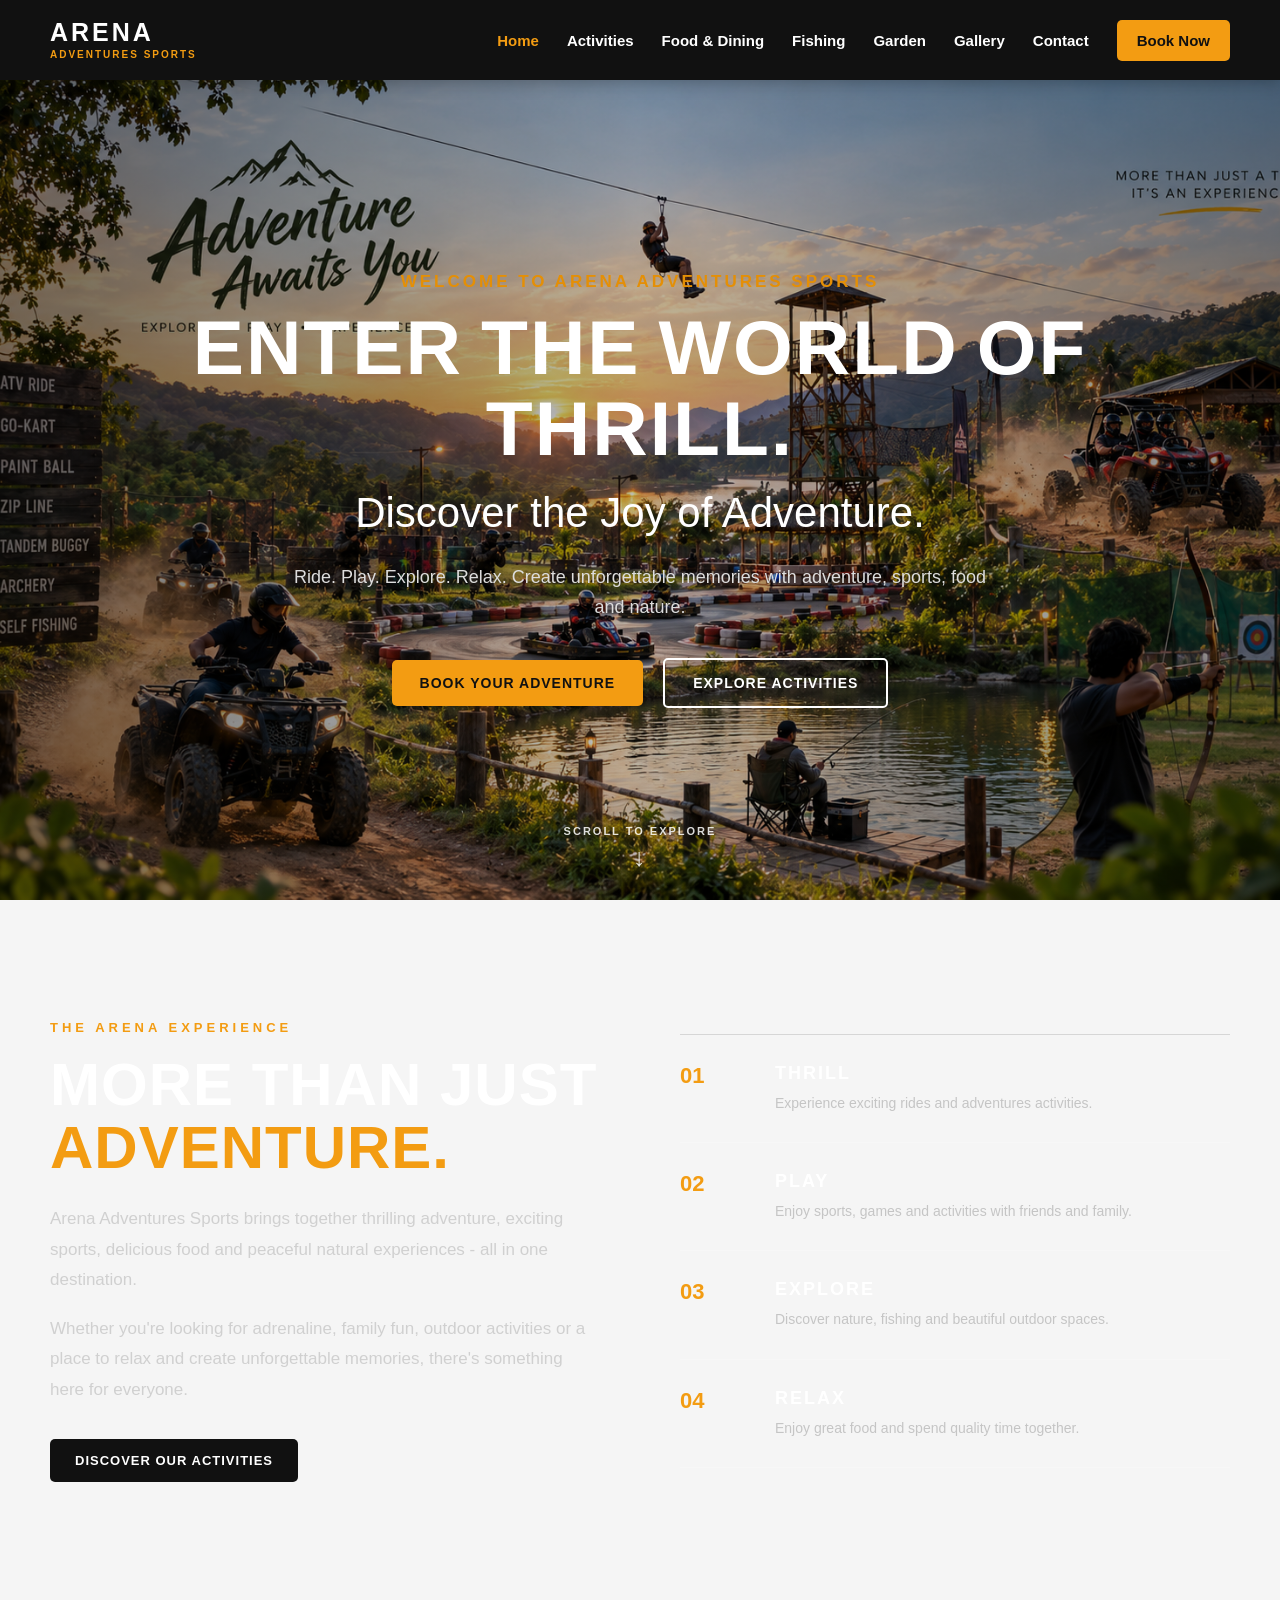
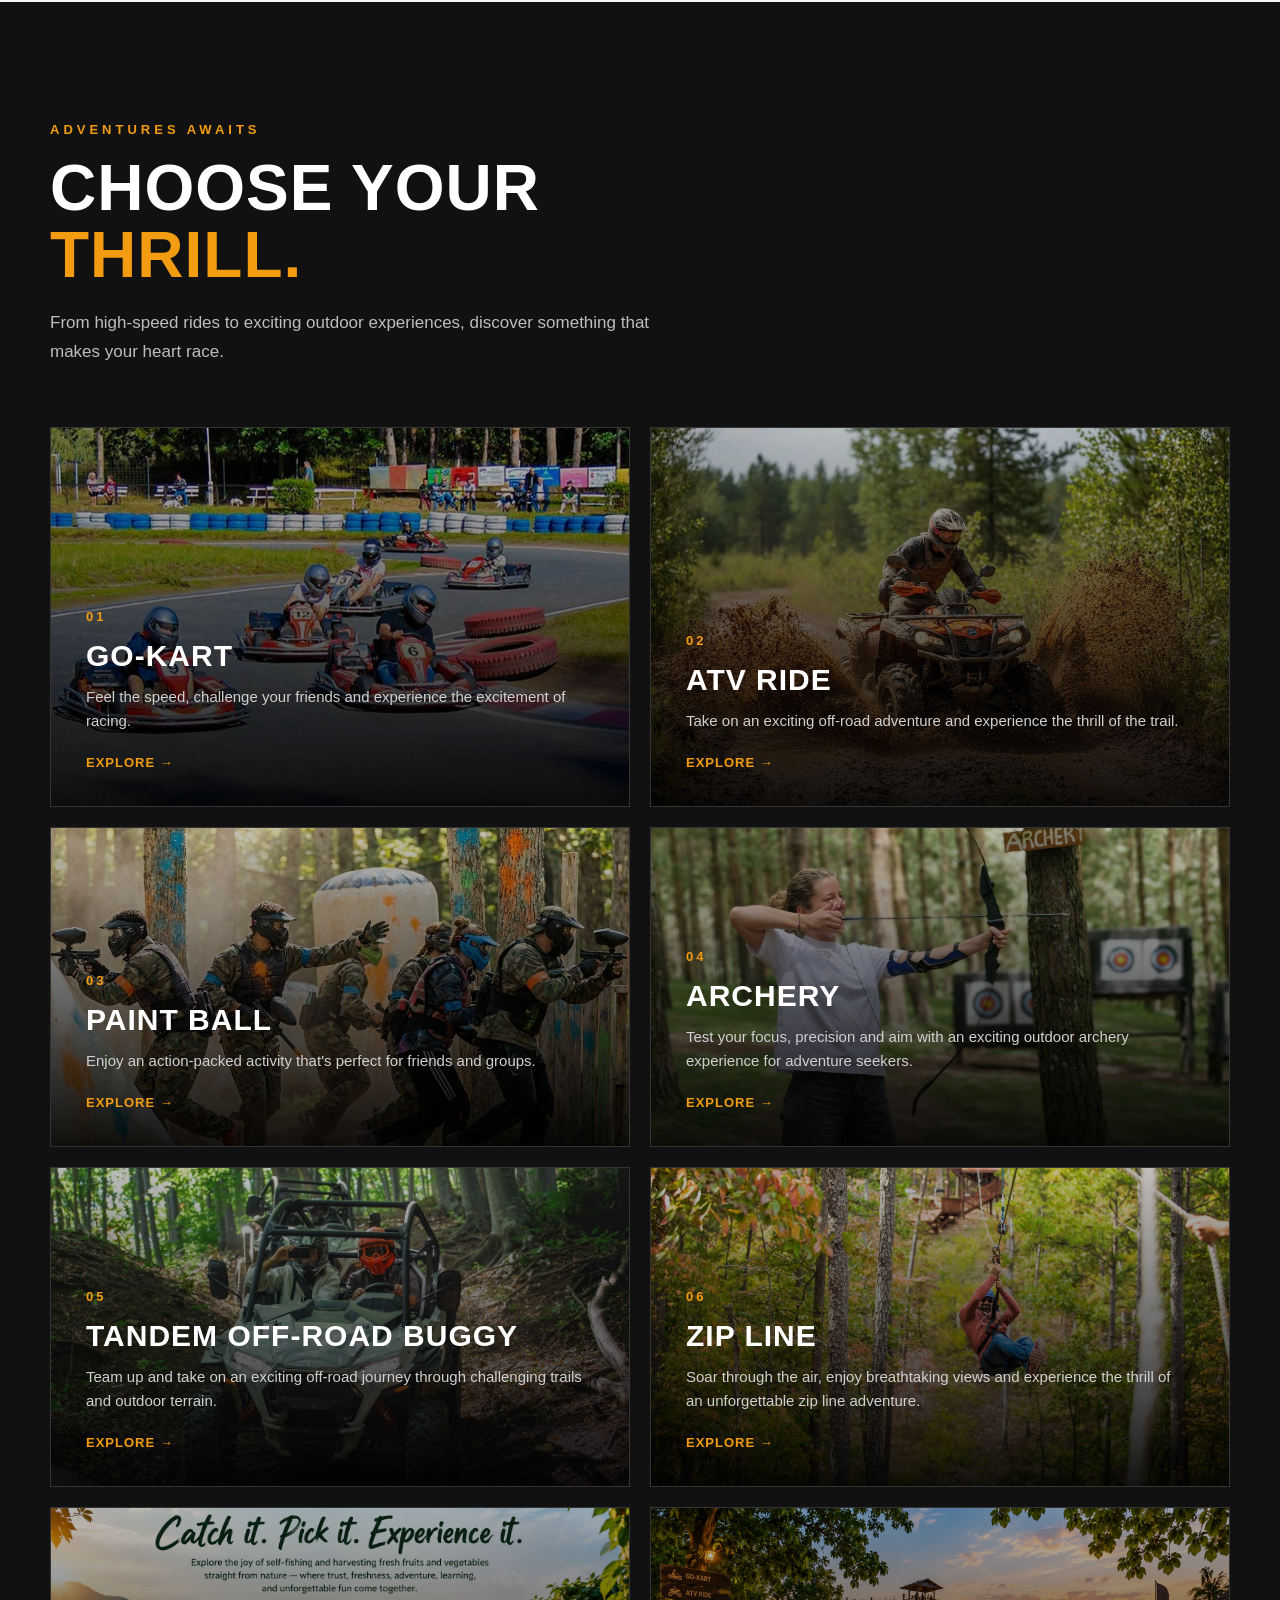
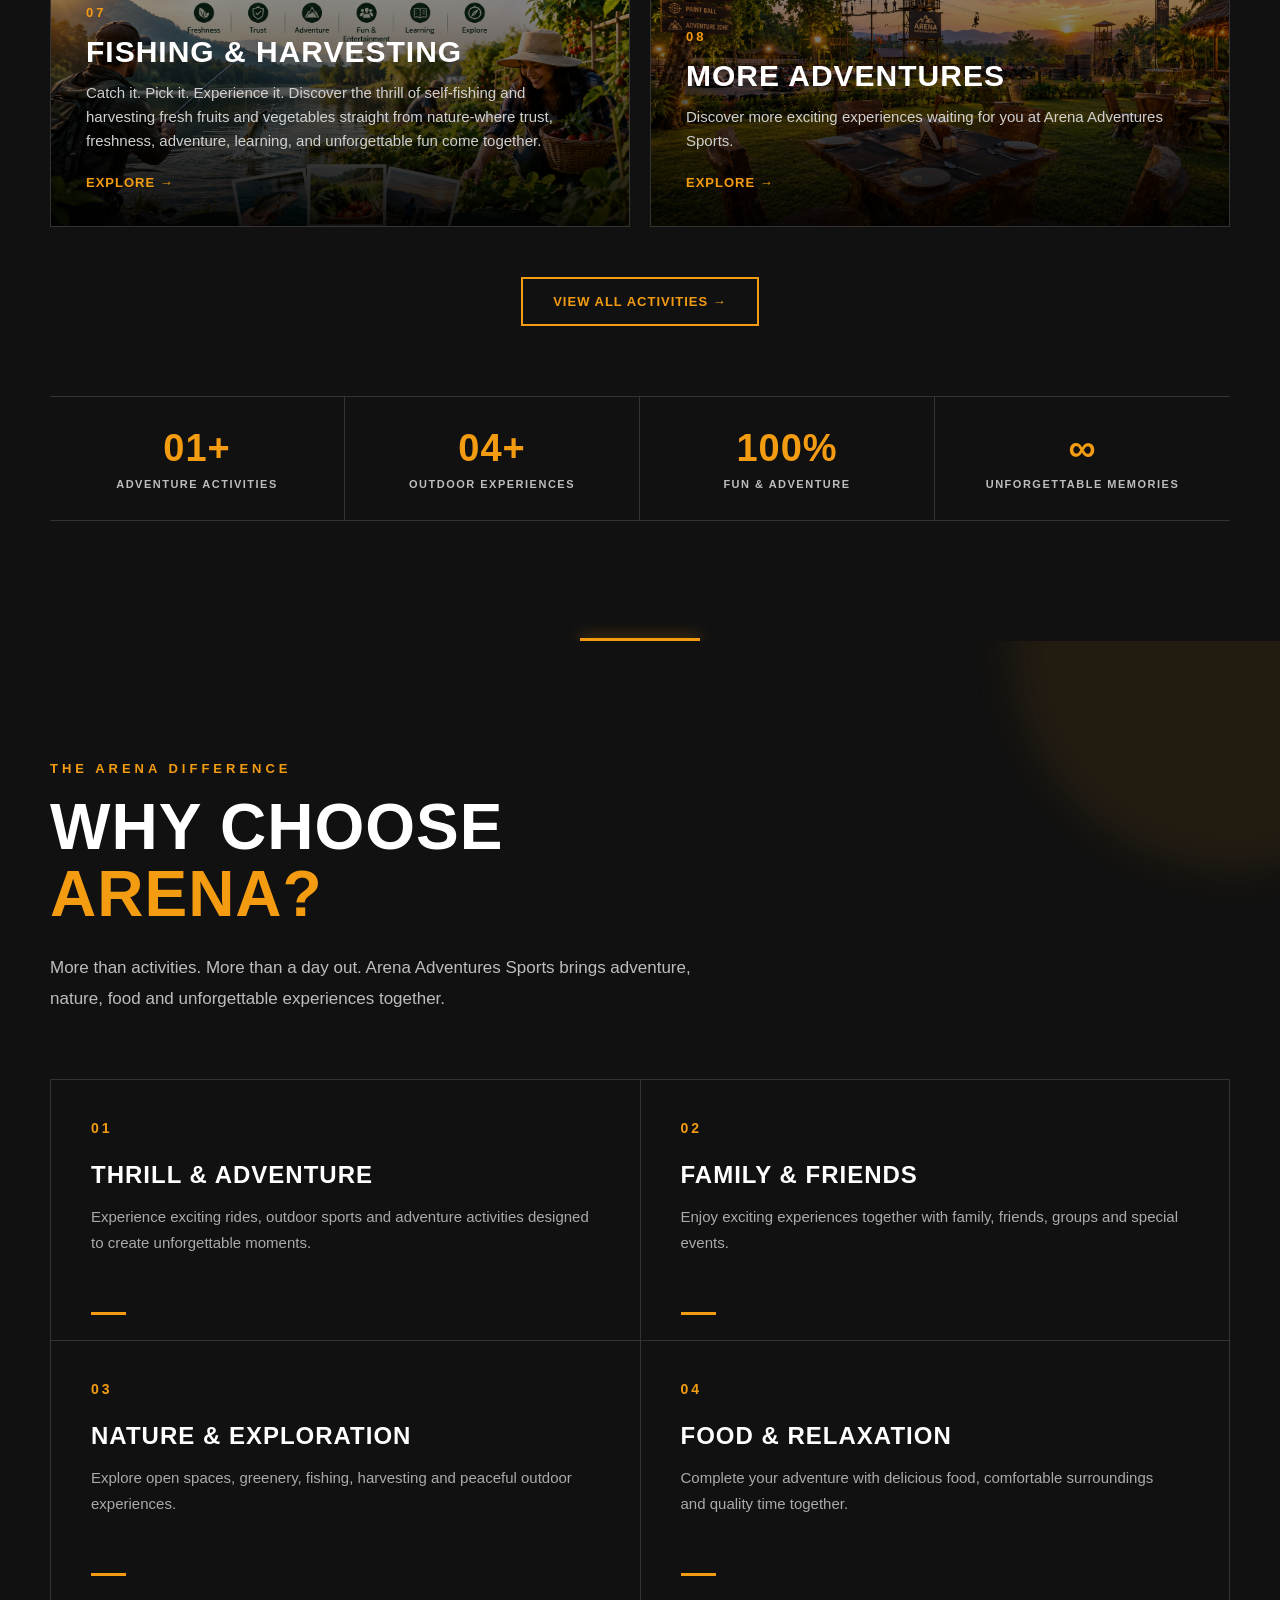
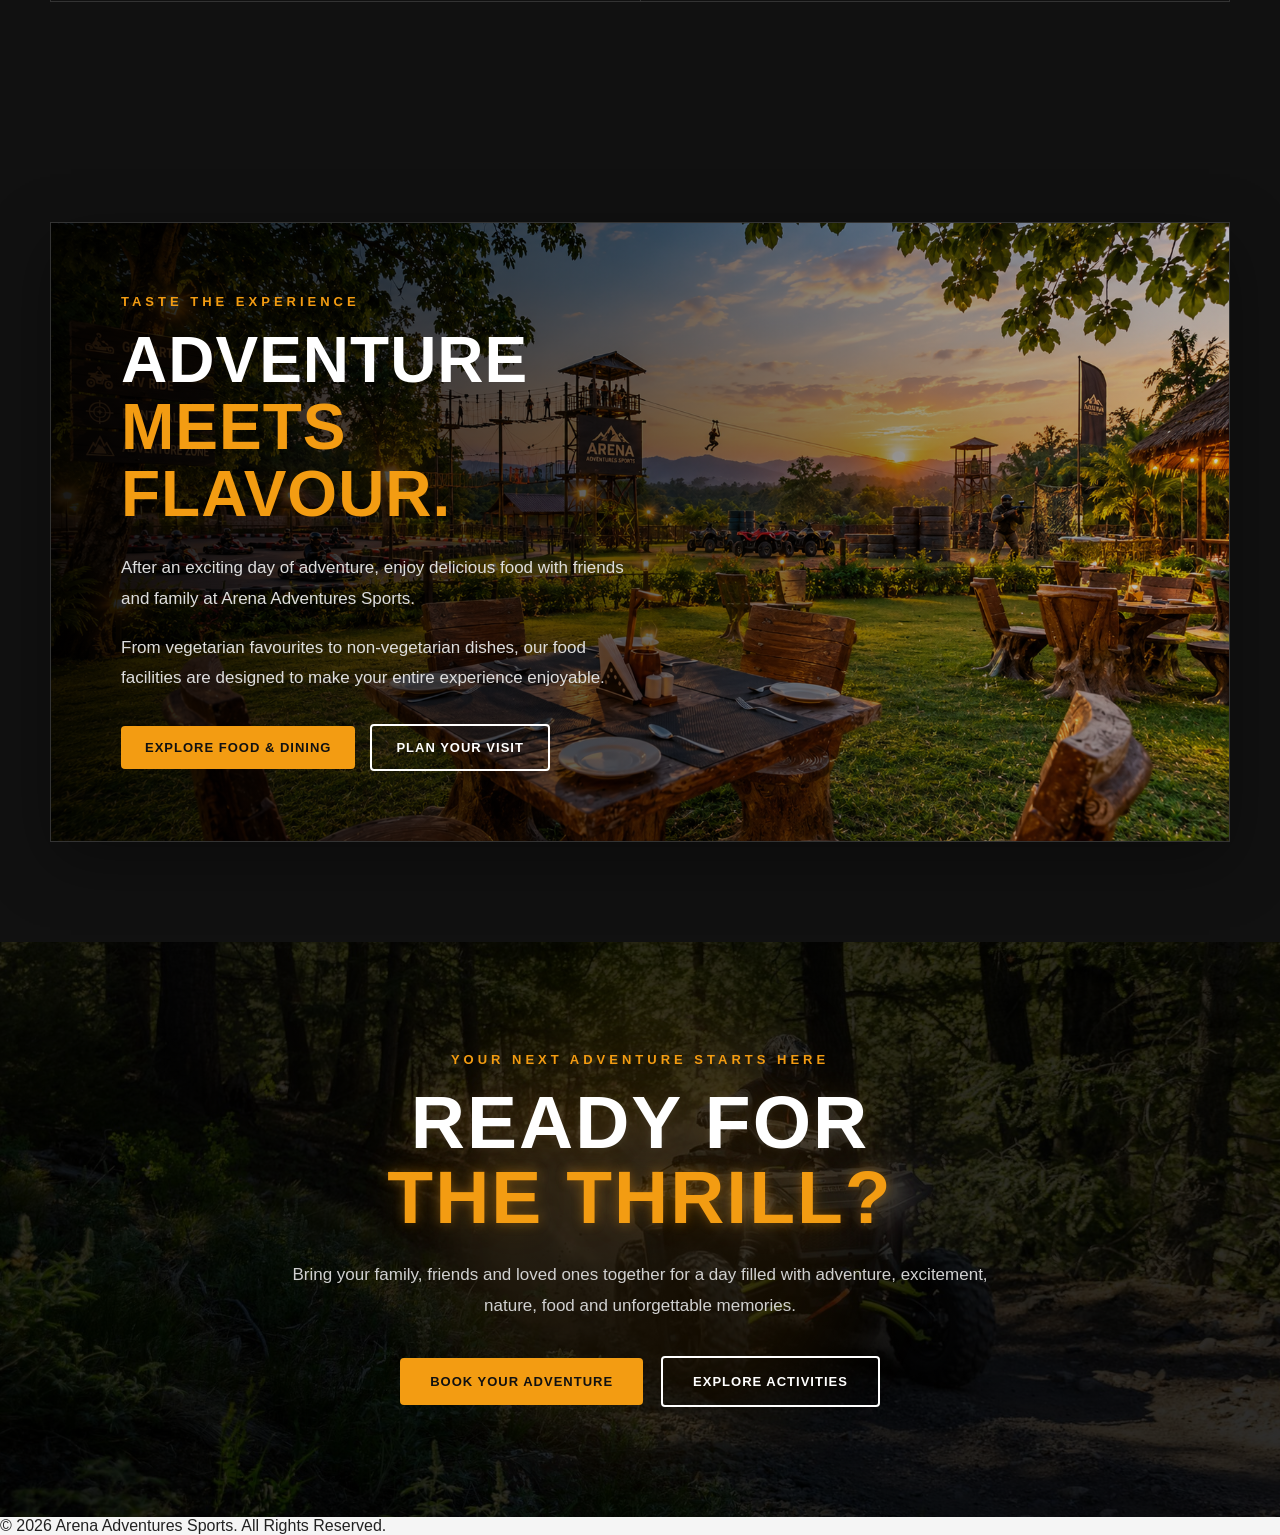
==== commit 209ca55d: "index file change content  commit" ====
--- a/index.html
+++ b/index.html
@@ -546,6 +546,43 @@
 
 </section>
 
+<!-- ADVENTURE CTA SECTION -->
+
+<section class="adventure-cta-section">
+
+    <div class="adventure-cta-content">
+
+        <p class="section-label">
+            YOUR NEXT ADVENTURE STARTS HERE
+        </p>
+
+        <h2>
+            READY FOR
+            <span>THE THRILL?</span>
+        </h2>
+
+        <p>
+            Bring your family, friends and loved ones together
+            for a day filled with adventure, excitement,
+            nature, food and unforgettable memories.
+        </p>
+
+        <div class="adventure-cta-buttons">
+
+            <a href="booking.html" class="cta-primary">
+                BOOK YOUR ADVENTURE
+            </a>
+
+            <a href="activities.html" class="cta-secondary">
+                EXPLORE ACTIVITIES
+            </a>
+
+        </div>
+
+    </div>
+
+</section>
+
     </main>
 
     <footer>
--- a/css/style.css
+++ b/css/style.css
@@ -1071,7 +1071,7 @@
             rgba(0, 0, 0, 0.55),
             rgba(0, 0, 0, 0.20)
         ),
-        url("../images/food.png");
+        url("../images/hero.png");
 
     background-size: cover;
     background-position: center;
@@ -1739,4 +1739,295 @@
 
 .why-arena-item:nth-child(4) {
     transition-delay: 0.55s;
+}
+
+/* =================================
+   FOOD SECTION CINEMATIC ZOOM
+   ================================= */
+
+.food-container {
+    background:
+        linear-gradient(
+            90deg,
+            rgba(0, 0, 0, 0.90),
+            rgba(0, 0, 0, 0.58),
+            rgba(0, 0, 0, 0.18)
+        ),
+        url("../images/food.png");
+
+    background-size: 100%;
+    background-position: center;
+    background-repeat: no-repeat;
+
+    transition: background-size 2s ease;
+}
+
+.food-container:hover {
+    background-size: 108%;
+}
+
+/* =================================
+   FOOD BUTTON PREMIUM HOVER
+   ================================= */
+
+.food-button {
+    position: relative;
+    transition:
+        transform 0.35s ease,
+        box-shadow 0.35s ease,
+        background-color 0.35s ease;
+}
+
+.food-button:hover {
+    transform: translateY(-5px);
+    box-shadow: 0 10px 25px rgba(243, 156, 18, 0.25);
+}
+
+/* =================================
+   FOOD SECTION CINEMATIC ACCENT
+   ================================= */
+
+.food-container {
+    position: relative;
+}
+
+/* Orange cinematic edge */
+
+.food-container::after {
+    content: "";
+    position: absolute;
+    left: 0;
+    bottom: 0;
+    width: 0;
+    height: 4px;
+    background-color: #f39c12;
+    transition: width 1s ease;
+}
+
+/* Reveal the orange edge on hover */
+
+.food-container:hover::after {
+    width: 100%;
+}
+
+/* =================================
+   ADVENTURE CTA SECTION
+   ================================= */
+
+.adventure-cta-section {
+    min-height: 520px;
+    padding: 110px 30px;
+    display: flex;
+    align-items: center;
+    justify-content: center;
+    text-align: center;
+
+    background:
+        linear-gradient(
+            rgba(0, 0, 0, 0.82),
+            rgba(0, 0, 0, 0.82)
+        ),
+        url("../images/hero.jpg");
+
+    background-size: cover;
+    background-position: center;
+    background-repeat: no-repeat;
+
+    color: white;
+    position: relative;
+    overflow: hidden;
+}
+
+/* Orange atmosphere */
+
+.adventure-cta-section::before {
+    content: "";
+    position: absolute;
+    width: 450px;
+    height: 450px;
+    left: 50%;
+    top: 50%;
+    transform: translate(-50%, -50%);
+    background: rgba(243, 156, 18, 0.08);
+    border-radius: 50%;
+    filter: blur(40px);
+}
+
+/* Content */
+
+.adventure-cta-content {
+    max-width: 850px;
+    position: relative;
+    z-index: 2;
+}
+
+/* Heading */
+
+.adventure-cta-content h2 {
+    margin-bottom: 25px;
+    font-size: clamp(45px, 6vw, 75px);
+    line-height: 1;
+    font-weight: 900;
+    letter-spacing: 2px;
+}
+
+.adventure-cta-content h2 span {
+    display: block;
+    color: #f39c12;
+}
+
+/* Description */
+
+.adventure-cta-content > p:not(.section-label) {
+    max-width: 700px;
+    margin: 0 auto 35px;
+    font-size: 17px;
+    line-height: 1.8;
+    color: #d0d0d0;
+}
+
+/* Buttons */
+
+.adventure-cta-buttons {
+    display: flex;
+    justify-content: center;
+    align-items: center;
+    gap: 18px;
+    flex-wrap: wrap;
+}
+
+.adventure-cta-buttons a {
+    display: inline-block;
+    padding: 16px 30px;
+    text-decoration: none;
+    font-size: 13px;
+    font-weight: 900;
+    letter-spacing: 1px;
+    border-radius: 4px;
+    transition: 0.35s ease;
+}
+
+/* Primary */
+
+.cta-primary {
+    background-color: #f39c12;
+    color: #111;
+}
+
+.cta-primary:hover {
+    background-color: white;
+    color: #111;
+    transform: translateY(-5px);
+    box-shadow: 0 12px 30px rgba(243, 156, 18, 0.35);
+}
+
+/* Secondary */
+
+.cta-secondary {
+    border: 2px solid white;
+    color: white;
+}
+
+.cta-secondary:hover {
+    background-color: white;
+    color: #111;
+    transform: translateY(-5px);
+}
+
+/* =================================
+   MOBILE
+   ================================= */
+
+@media (max-width: 900px) {
+
+    .adventure-cta-section {
+        min-height: 500px;
+        padding: 80px 25px;
+    }
+
+    .adventure-cta-content h2 {
+        font-size: 45px;
+    }
+
+    .adventure-cta-content > p:not(.section-label) {
+        font-size: 16px;
+    }
+}
+
+@media (max-width: 500px) {
+
+    .adventure-cta-section {
+        padding: 70px 20px;
+    }
+
+    .adventure-cta-content h2 {
+        font-size: 38px;
+    }
+
+    .adventure-cta-buttons {
+        flex-direction: column;
+        width: 100%;
+    }
+
+    .adventure-cta-buttons a {
+        width: 100%;
+        text-align: center;
+    }
+}
+
+/* =================================
+   CTA BOOKING ATTENTION EFFECT
+   ================================= */
+
+.cta-primary {
+    animation: ctaBookingPulse 2.5s ease-in-out infinite;
+}
+
+@keyframes ctaBookingPulse {
+
+    0% {
+        transform: scale(1);
+        box-shadow: 0 0 0 rgba(243, 156, 18, 0);
+    }
+
+    50% {
+        transform: scale(1.05);
+        box-shadow: 0 0 28px rgba(243, 156, 18, 0.45);
+    }
+
+    100% {
+        transform: scale(1);
+        box-shadow: 0 0 0 rgba(243, 156, 18, 0);
+    }
+}
+
+/* Stop pulse while hovering */
+
+.cta-primary:hover {
+    animation: none;
+}
+
+/* =================================
+   CINEMATIC ADVENTURE CTA EFFECT
+================================= */
+
+.adventure-cta-section {
+    background-size: 110%;
+    transition: background-size 8s ease;
+}
+
+.adventure-cta-section:hover {
+    background-size: 120%;
+}
+
+.adventure-cta-content h2 {
+    text-shadow:
+        0 0 10px rgba(255,255,255,0.08),
+        0 0 30px rgba(243,156,18,0.12);
+}
+
+.adventure-cta-content h2 span {
+    text-shadow:
+        0 0 12px rgba(243,156,18,0.35),
+        0 0 35px rgba(243,156,18,0.18);
 }
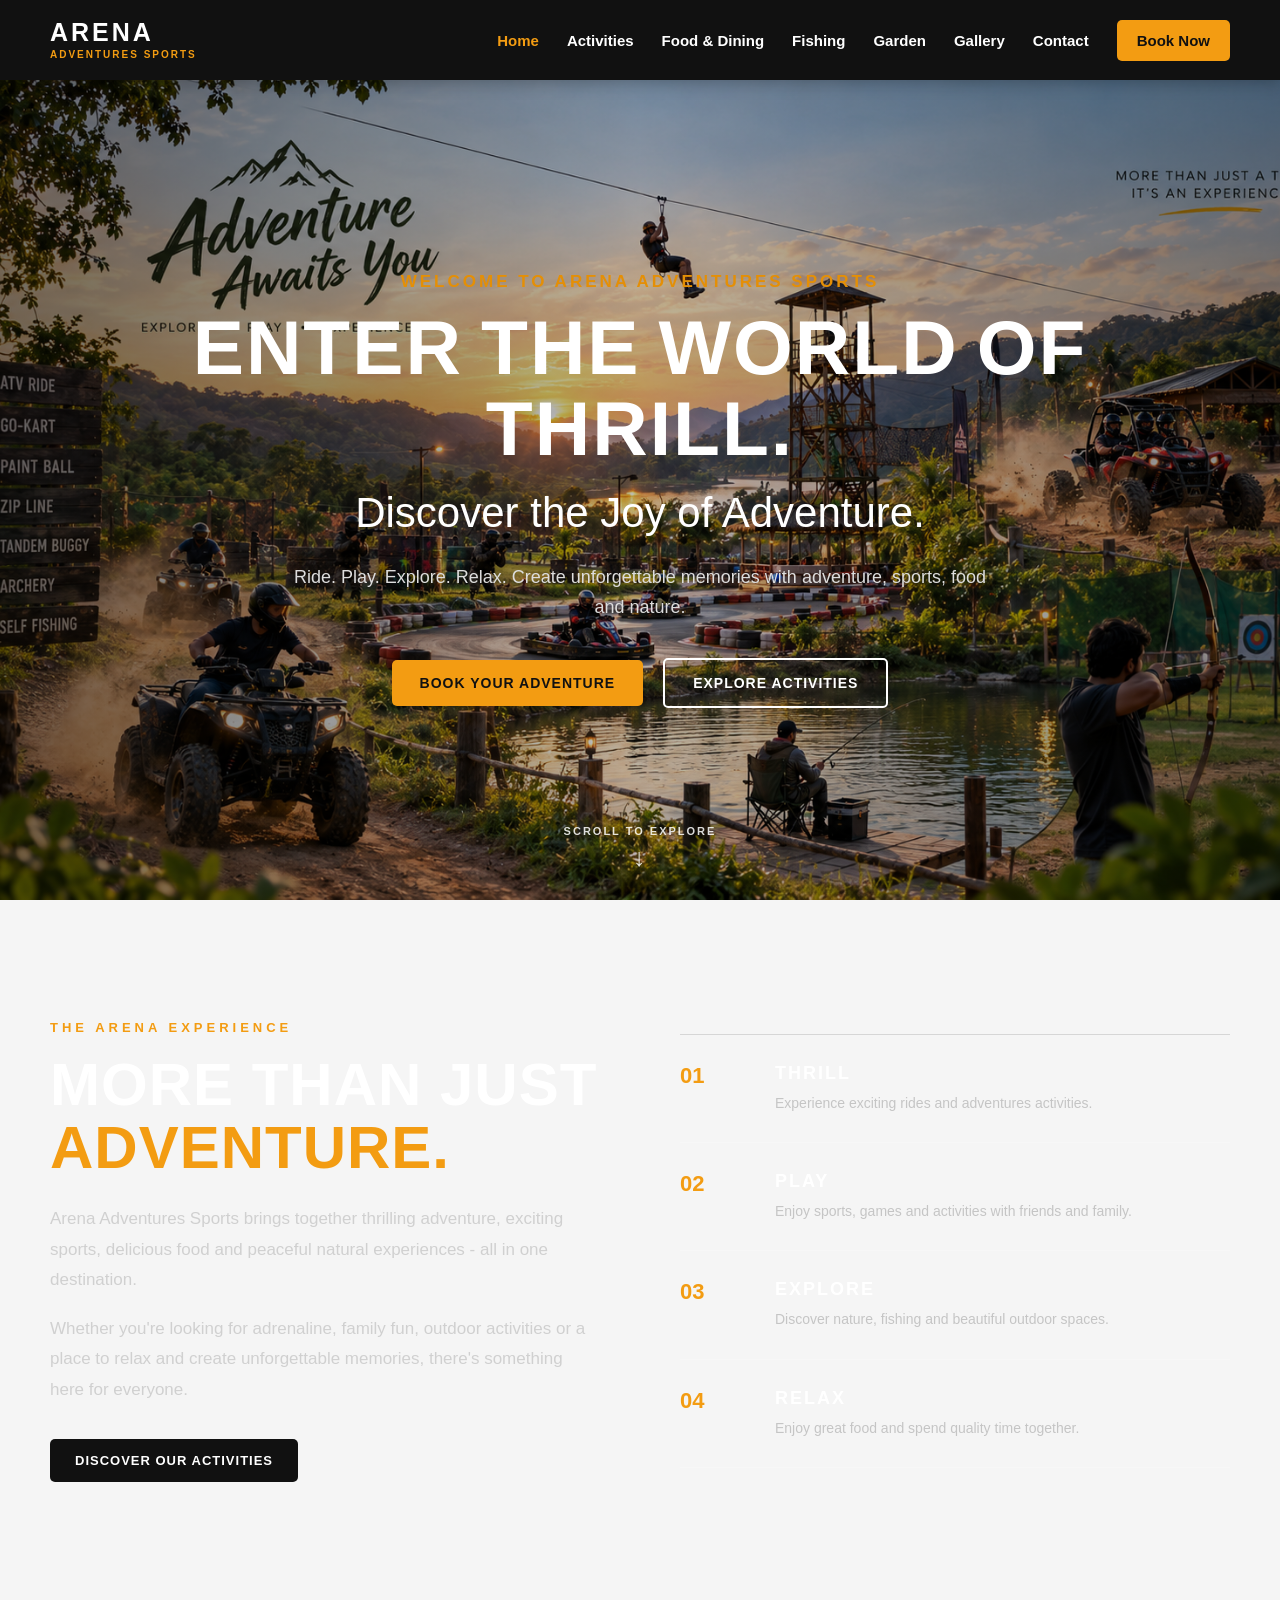
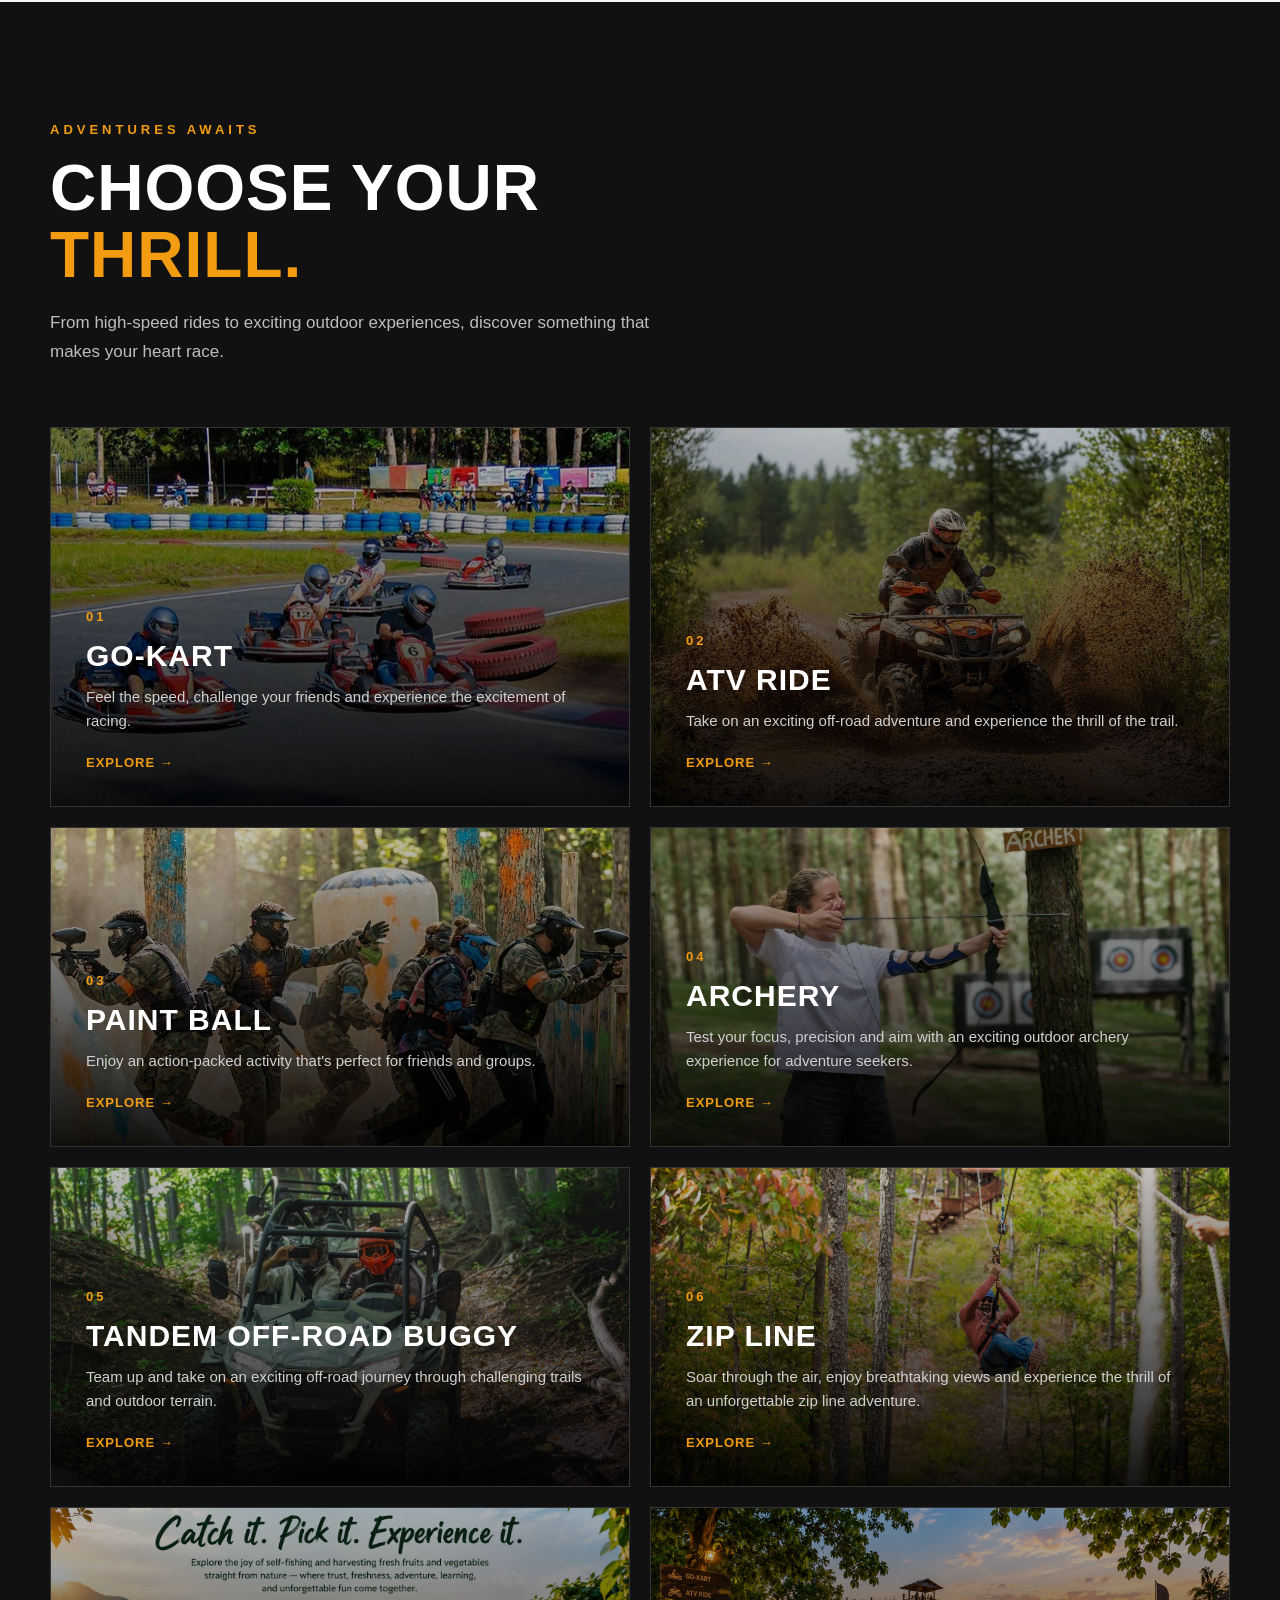
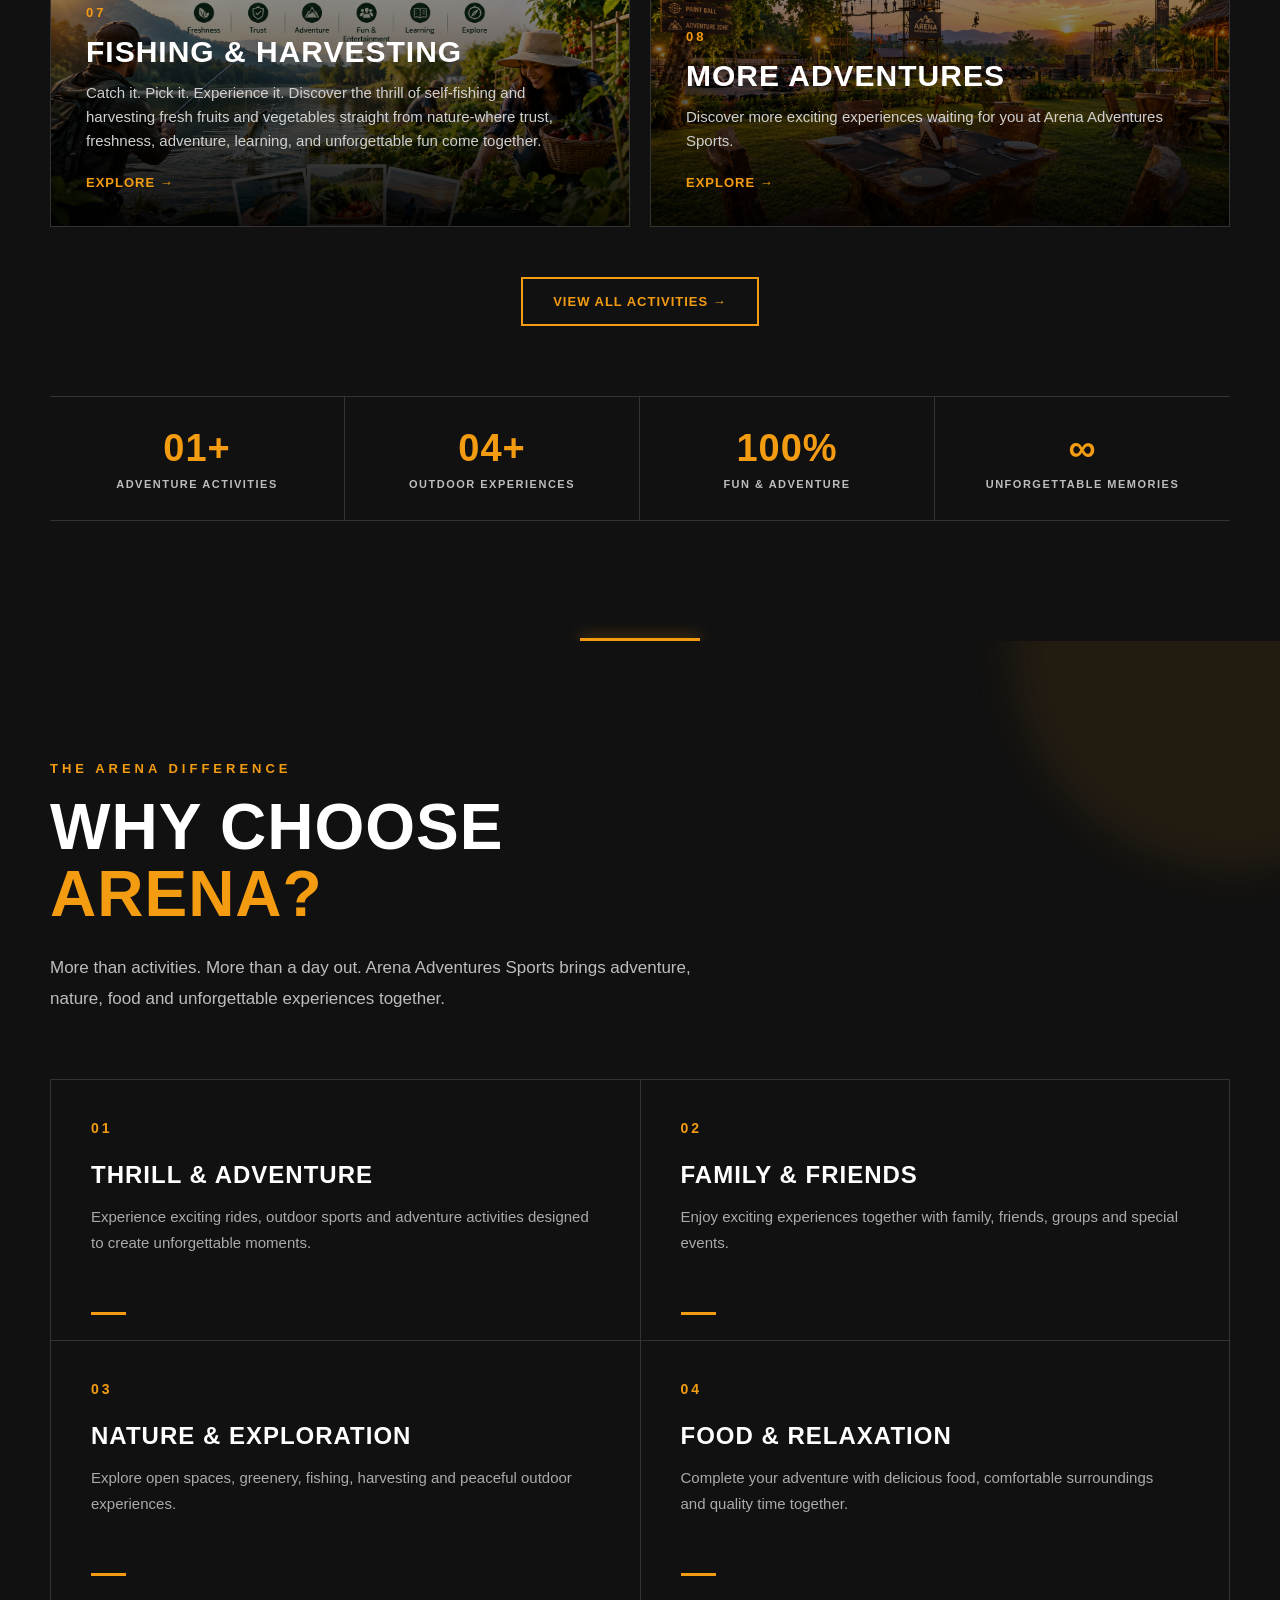
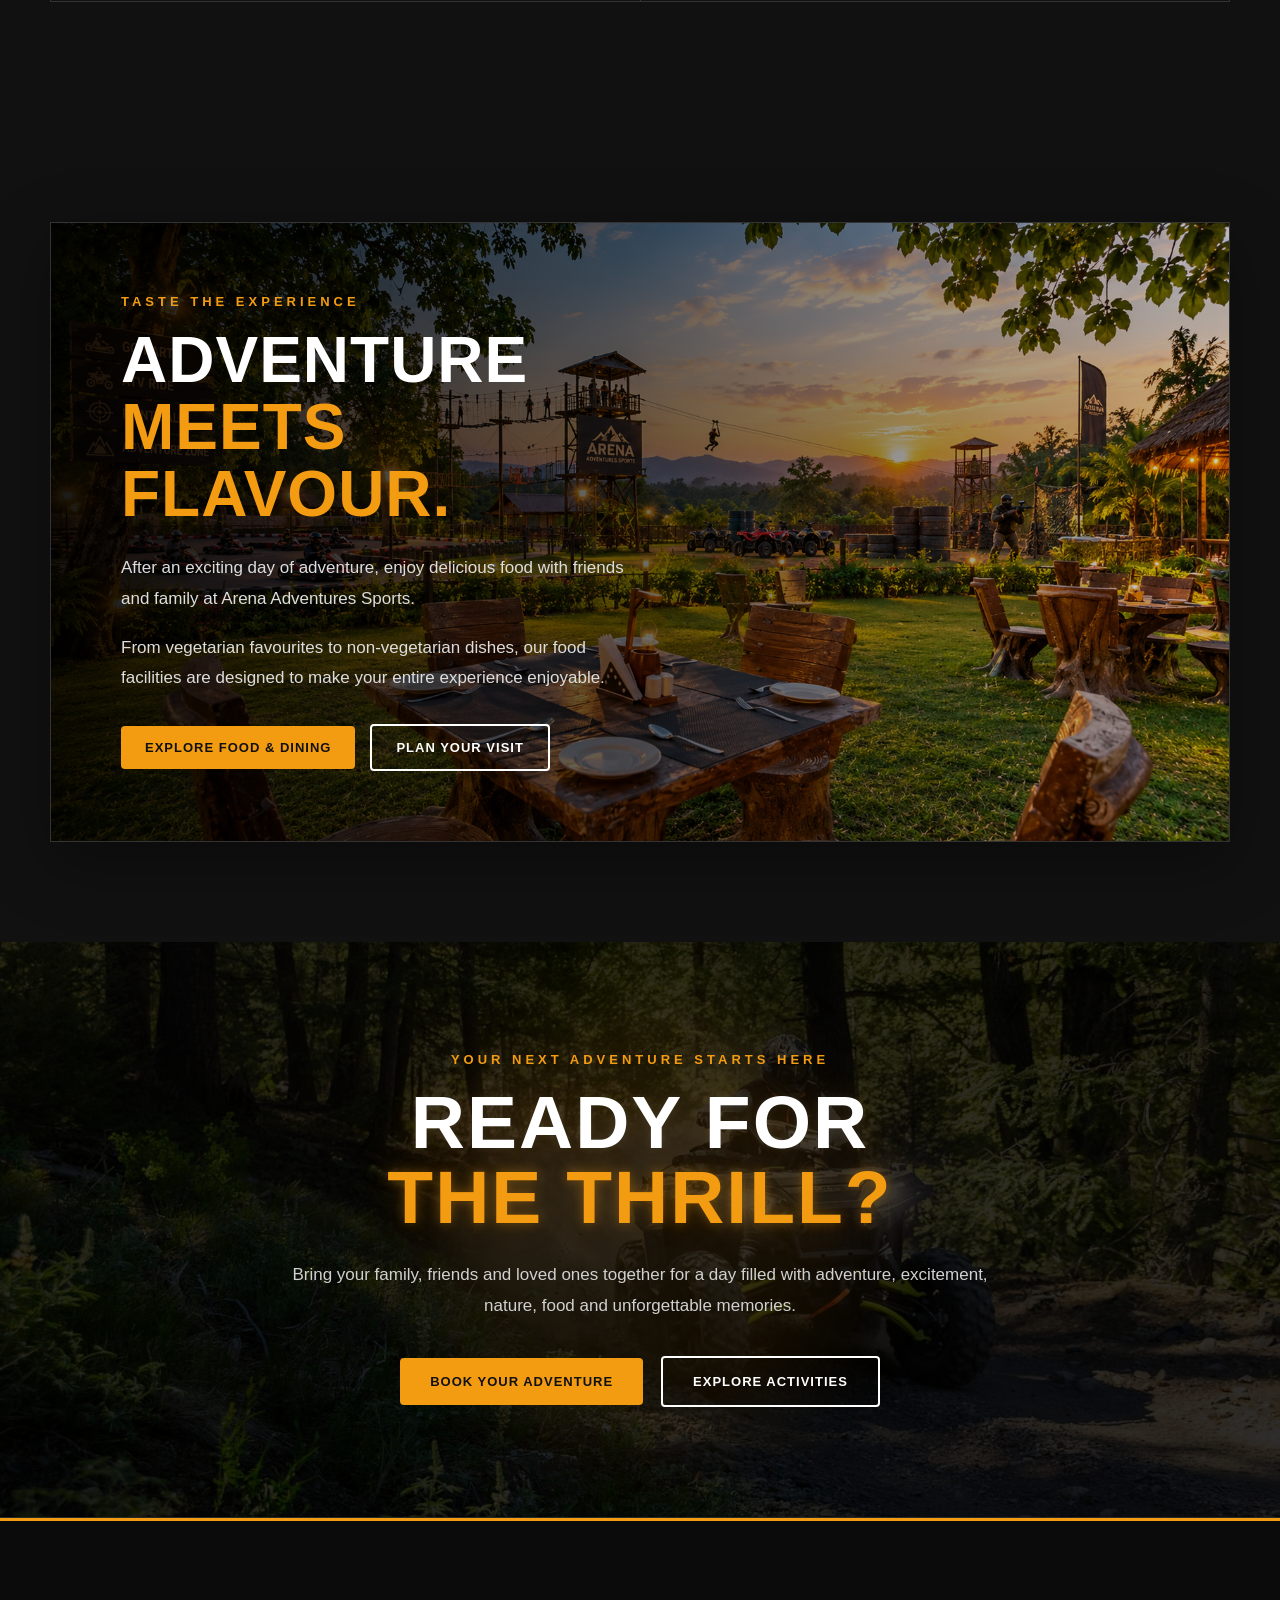
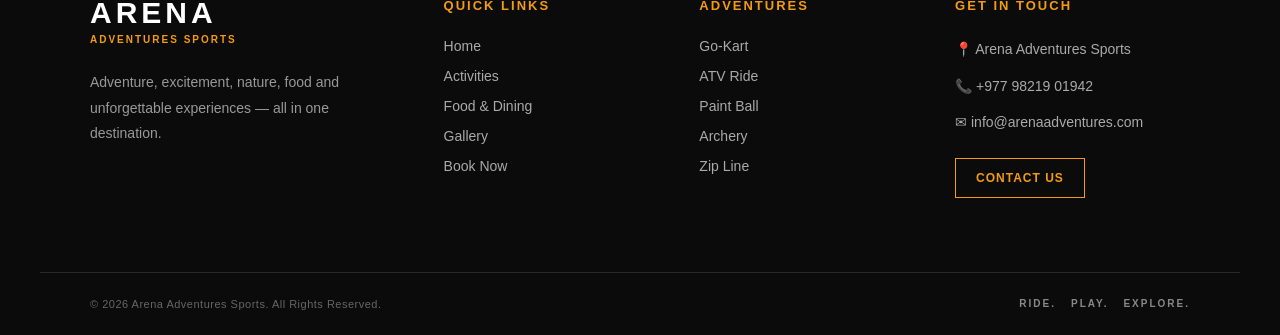
==== commit 66c523db: "index file change content  commit" ====
--- a/index.html
+++ b/index.html
@@ -585,11 +585,95 @@
 
     </main>
 
-    <footer>
-
-        <p>&copy; 2026 Arena Adventures Sports. All Rights Reserved.</p>
-
-    </footer>
+    
+
+    <!-- =================================
+     PREMIUM FOOTER
+================================= -->
+
+<footer class="site-footer reveal">
+
+    <div class="footer-container">
+
+        <!-- BRAND -->
+        <div class="footer-brand">
+
+            <a href="index.html" class="footer-logo">
+                <span>ARENA</span>
+                <small>ADVENTURES SPORTS</small>
+            </a>
+
+            <p>
+                Adventure, excitement, nature, food and unforgettable
+                experiences — all in one destination.
+            </p>
+
+        </div>
+
+
+        <!-- QUICK LINKS -->
+        <div class="footer-column">
+
+            <h3>QUICK LINKS</h3>
+
+            <a href="index.html">Home</a>
+            <a href="activities.html">Activities</a>
+            <a href="food.html">Food & Dining</a>
+            <a href="gallery.html">Gallery</a>
+            <a href="booking.html">Book Now</a>
+
+        </div>
+
+
+        <!-- ADVENTURES -->
+        <div class="footer-column">
+
+            <h3>ADVENTURES</h3>
+
+            <a href="activities.html">Go-Kart</a>
+            <a href="activities.html">ATV Ride</a>
+            <a href="activities.html">Paint Ball</a>
+            <a href="activities.html">Archery</a>
+            <a href="activities.html">Zip Line</a>
+
+        </div>
+
+
+        <!-- CONTACT -->
+        <div class="footer-column">
+
+            <h3>GET IN TOUCH</h3>
+
+            <p>📍 Arena Adventures Sports</p>
+            <p>📞 +977 98219 01942</p>
+            <p>✉ info@arenaadventures.com</p>
+
+            <a href="contact.html" class="footer-contact-button">
+                CONTACT US
+            </a>
+
+        </div>
+
+    </div>
+
+
+    <!-- FOOTER BOTTOM -->
+
+    <div class="footer-bottom">
+
+        <p>
+            © 2026 Arena Adventures Sports. All Rights Reserved.
+        </p>
+
+        <p>
+            <span>RIDE.</span>
+            <span>PLAY.</span>
+            <span>EXPLORE.</span>
+        </p>
+
+    </div>
+
+</footer>
 
     <script src="js/script.js"></script>
 </body>
--- a/css/style.css
+++ b/css/style.css
@@ -2030,4 +2030,280 @@
     text-shadow:
         0 0 12px rgba(243,156,18,0.35),
         0 0 35px rgba(243,156,18,0.18);
+}
+
+/* =================================
+   PREMIUM FOOTER
+================================= */
+
+.site-footer {
+    background-color: #0b0b0b;
+    color: white;
+    border-top: 1px solid #292929;
+    position: relative;
+    overflow: hidden;
+}
+
+
+/* FOOTER ORANGE ACCENT */
+
+.site-footer::before {
+    content: "";
+    position: absolute;
+    top: 0;
+    left: 0;
+    width: 100%;
+    height: 3px;
+    background-color: #f39c12;
+}
+
+
+/* FOOTER CONTAINER */
+
+.footer-container {
+    max-width: 1200px;
+    margin: 0 auto;
+    padding: 80px 50px 60px;
+
+    display: grid;
+    grid-template-columns:
+        1.5fr
+        1fr
+        1fr
+        1.2fr;
+
+    gap: 60px;
+}
+
+
+/* FOOTER BRAND */
+
+.footer-brand {
+    max-width: 350px;
+}
+
+.footer-logo {
+    display: inline-flex;
+    flex-direction: column;
+
+    text-decoration: none;
+    color: white;
+
+    line-height: 1;
+    margin-bottom: 25px;
+}
+
+.footer-logo span {
+    font-size: 30px;
+    font-weight: 900;
+    letter-spacing: 4px;
+}
+
+.footer-logo small {
+    margin-top: 7px;
+
+    color: #f39c12;
+
+    font-size: 10px;
+    font-weight: 800;
+    letter-spacing: 2px;
+}
+
+.footer-brand > p {
+    color: #999;
+
+    font-size: 14px;
+    line-height: 1.8;
+}
+
+
+/* FOOTER COLUMNS */
+
+.footer-column {
+    display: flex;
+    flex-direction: column;
+}
+
+.footer-column h3 {
+    margin-bottom: 25px;
+
+    color: #f39c12;
+
+    font-size: 13px;
+    font-weight: 900;
+    letter-spacing: 2px;
+}
+
+.footer-column a {
+    width: fit-content;
+
+    margin-bottom: 14px;
+
+    color: #aaa;
+
+    text-decoration: none;
+
+    font-size: 14px;
+
+    transition:
+        color 0.3s ease,
+        transform 0.3s ease;
+}
+
+.footer-column a:hover {
+    color: #f39c12;
+    transform: translateX(6px);
+}
+
+
+/* CONTACT TEXT */
+
+.footer-column p {
+    margin-bottom: 14px;
+
+    color: #aaa;
+
+    font-size: 14px;
+    line-height: 1.6;
+}
+
+
+/* CONTACT BUTTON */
+
+.footer-contact-button {
+    margin-top: 10px;
+
+    padding: 12px 20px;
+
+    border: 1px solid #f39c12;
+
+    color: #f39c12 !important;
+
+    font-size: 12px !important;
+    font-weight: 800;
+
+    letter-spacing: 1px;
+
+    transition:
+        background-color 0.3s ease,
+        color 0.3s ease,
+        transform 0.3s ease !important;
+}
+
+.footer-contact-button:hover {
+    background-color: #f39c12;
+
+    color: #111 !important;
+
+    transform: translateY(-3px) !important;
+}
+
+
+/* FOOTER BOTTOM */
+
+.footer-bottom {
+    max-width: 1200px;
+
+    margin: 0 auto;
+
+    padding: 25px 50px;
+
+    border-top: 1px solid #292929;
+
+    display: flex;
+
+    align-items: center;
+
+    justify-content: space-between;
+
+    gap: 20px;
+}
+
+.footer-bottom p {
+    color: #666;
+
+    font-size: 11px;
+
+    letter-spacing: 0.5px;
+}
+
+.footer-bottom p:last-child {
+    display: flex;
+    gap: 15px;
+}
+
+.footer-bottom span {
+    color: #888;
+
+    font-size: 10px;
+
+    font-weight: 800;
+
+    letter-spacing: 2px;
+
+    transition: color 0.3s ease;
+}
+
+.footer-bottom span:hover {
+    color: #f39c12;
+}
+
+
+/* =================================
+   FOOTER RESPONSIVE
+================================= */
+
+@media (max-width: 900px) {
+
+    .footer-container {
+        padding: 70px 30px 50px;
+
+        grid-template-columns:
+            1fr 1fr;
+
+        gap: 50px 40px;
+    }
+
+    .footer-brand {
+        max-width: 100%;
+    }
+
+    .footer-bottom {
+        padding: 25px 30px;
+
+        flex-direction: column;
+
+        text-align: center;
+    }
+
+}
+
+
+@media (max-width: 550px) {
+
+    .footer-container {
+        padding: 60px 25px 40px;
+
+        grid-template-columns: 1fr;
+
+        gap: 40px;
+    }
+
+    .footer-brand {
+        max-width: 100%;
+    }
+
+    .footer-logo span {
+        font-size: 27px;
+    }
+
+    .footer-bottom {
+        padding: 25px 20px;
+    }
+
+    .footer-bottom p:last-child {
+        flex-wrap: wrap;
+        justify-content: center;
+    }
+
 }
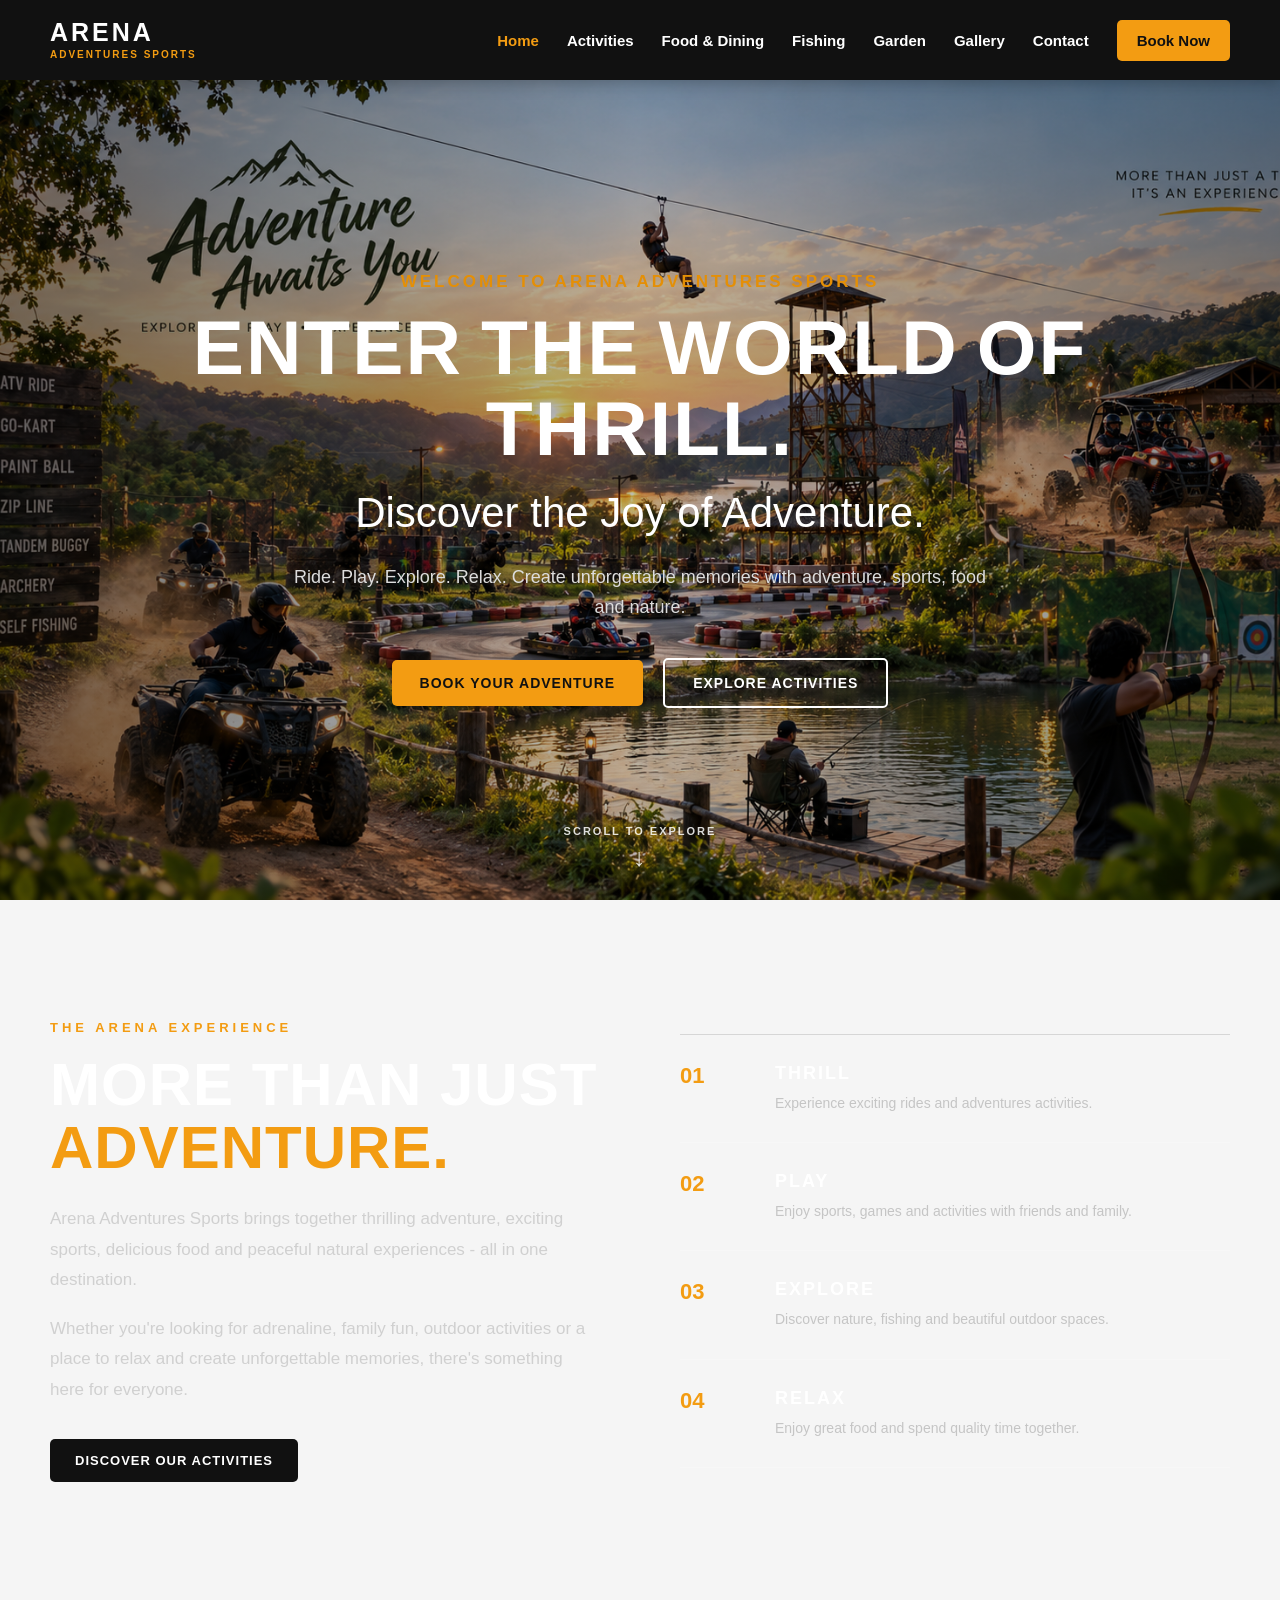
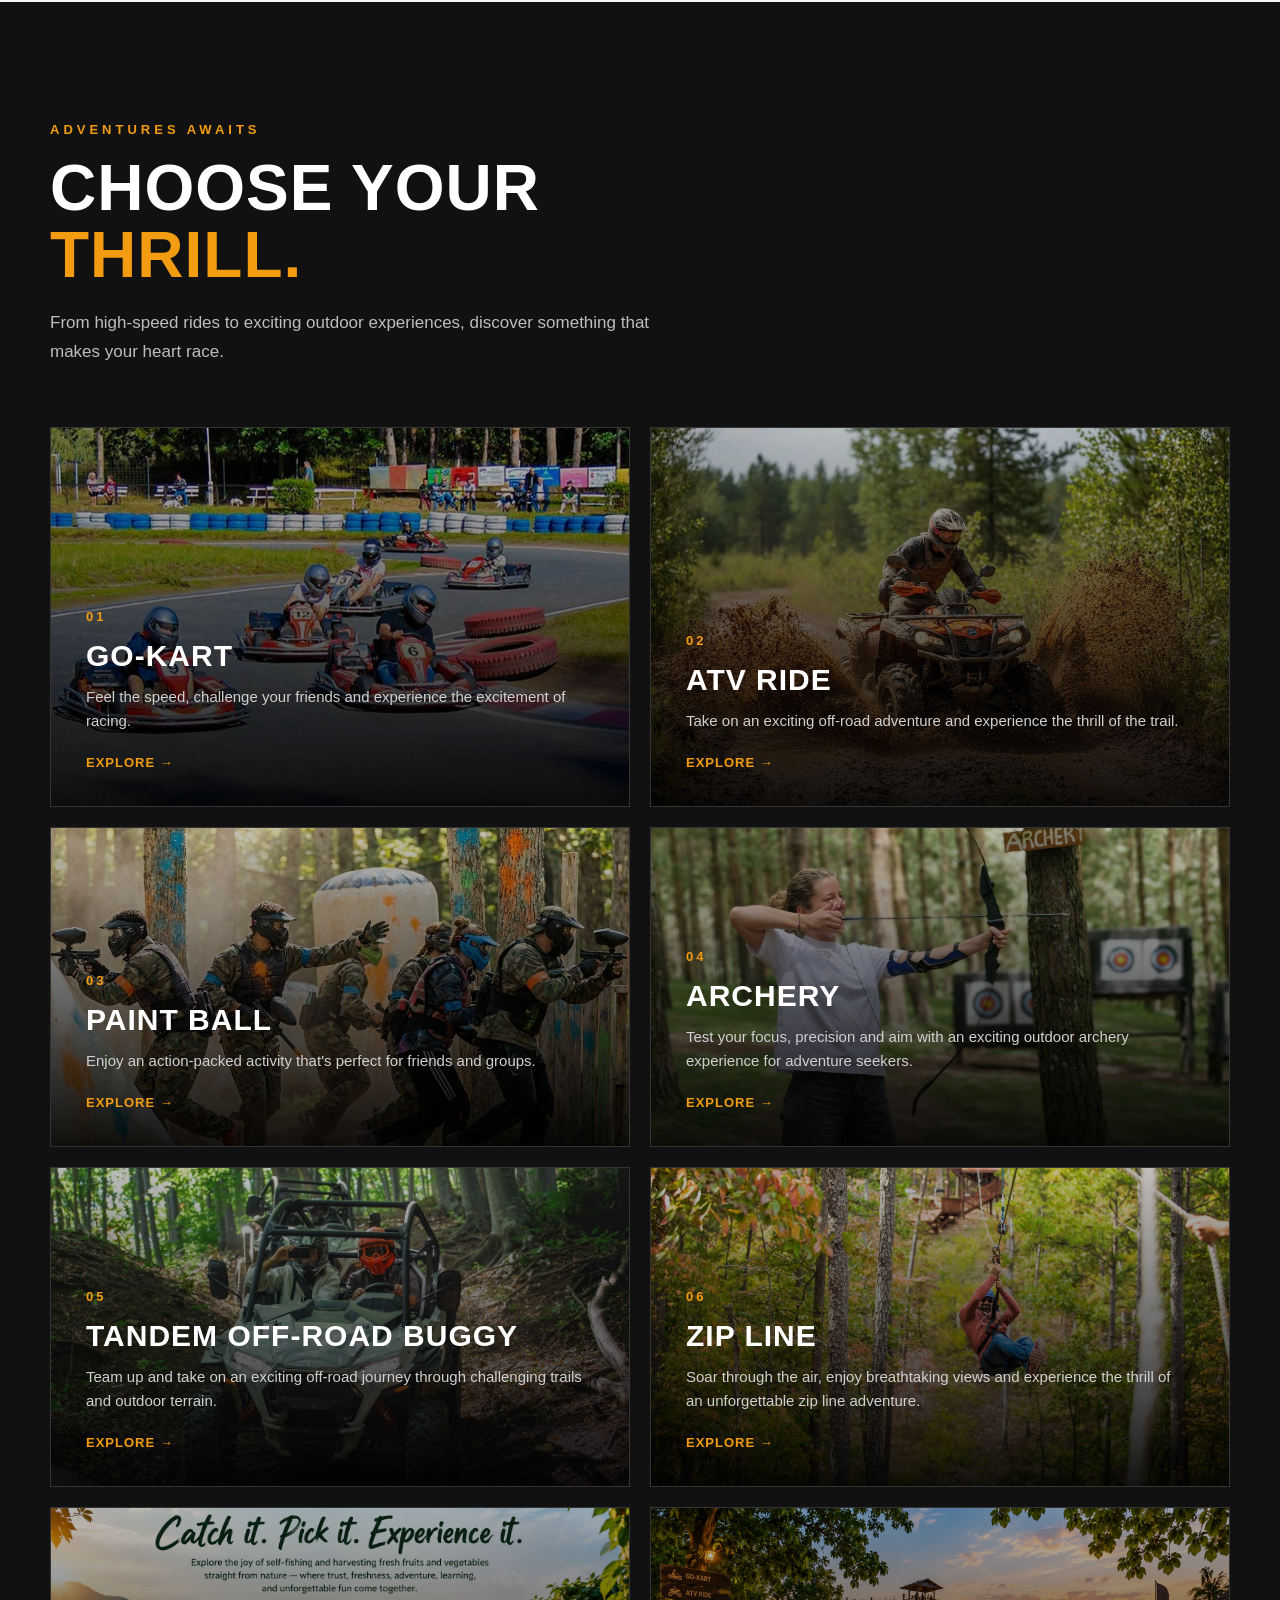
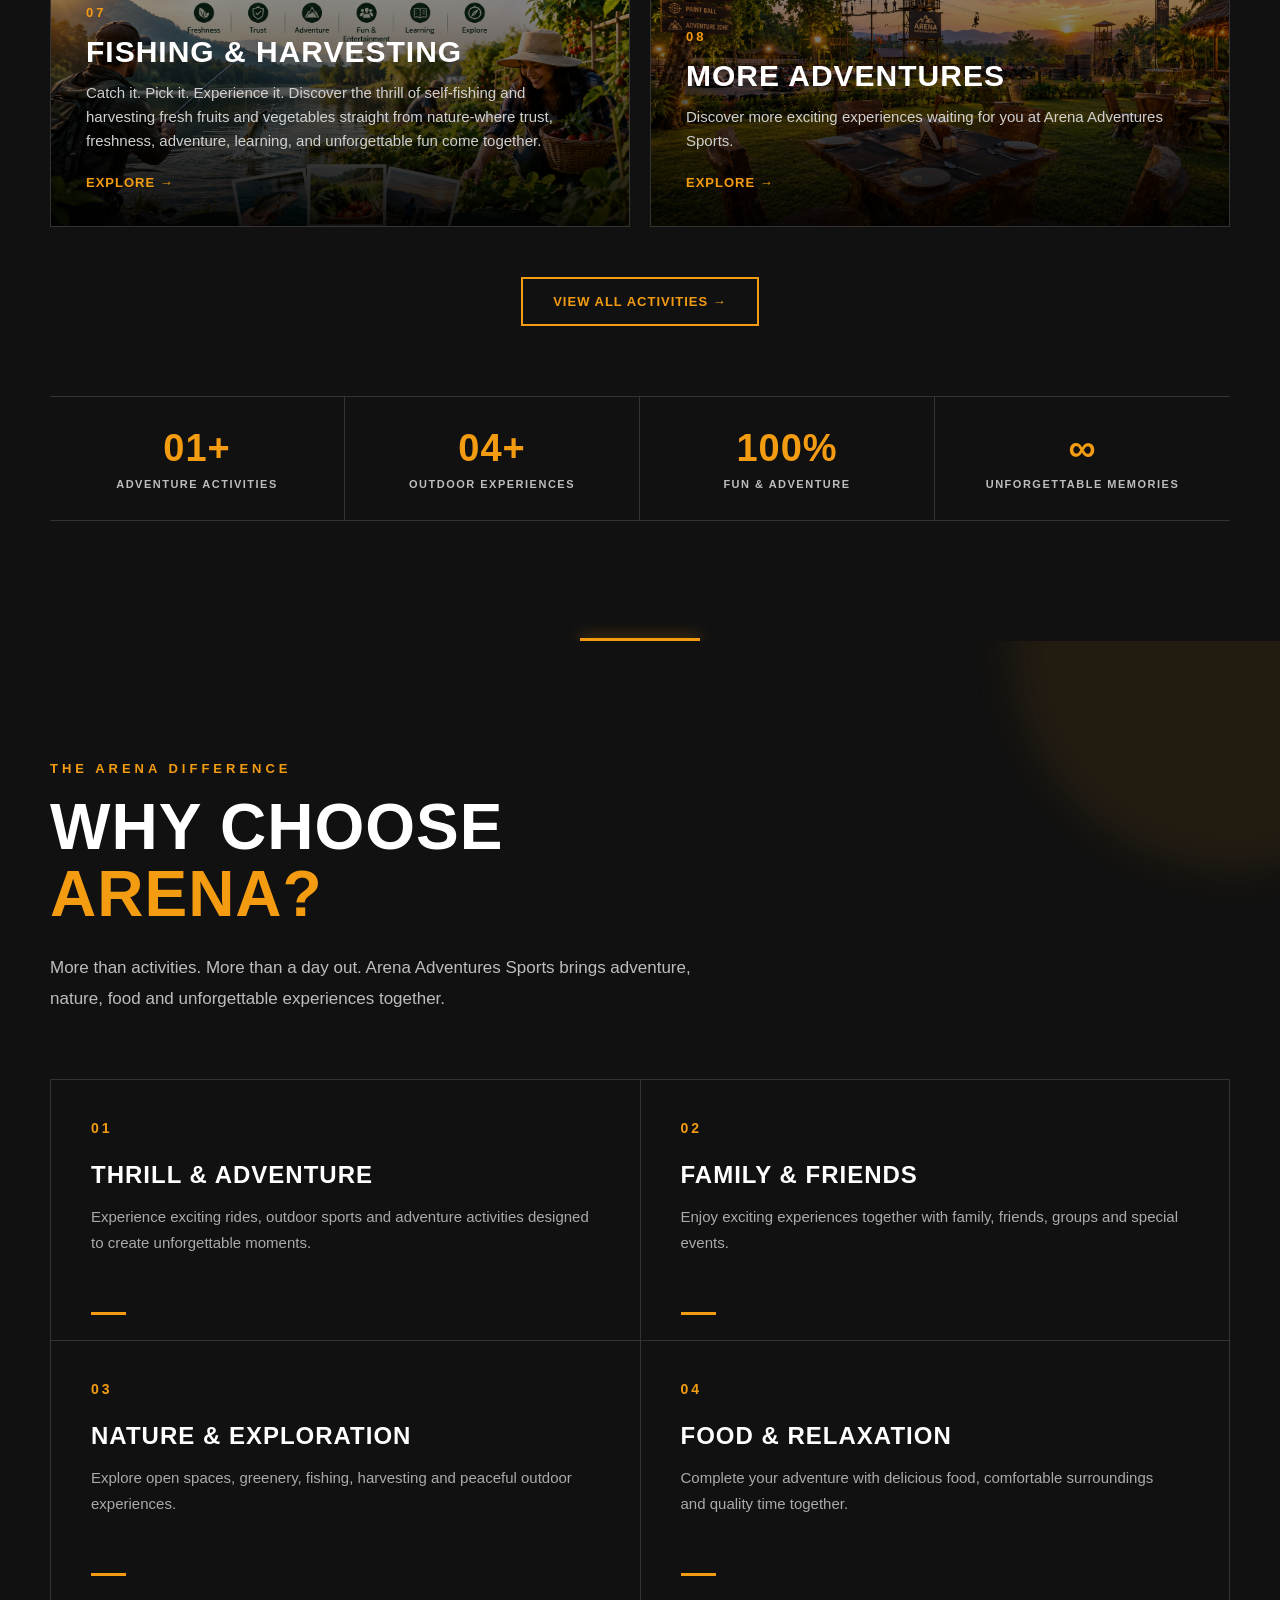
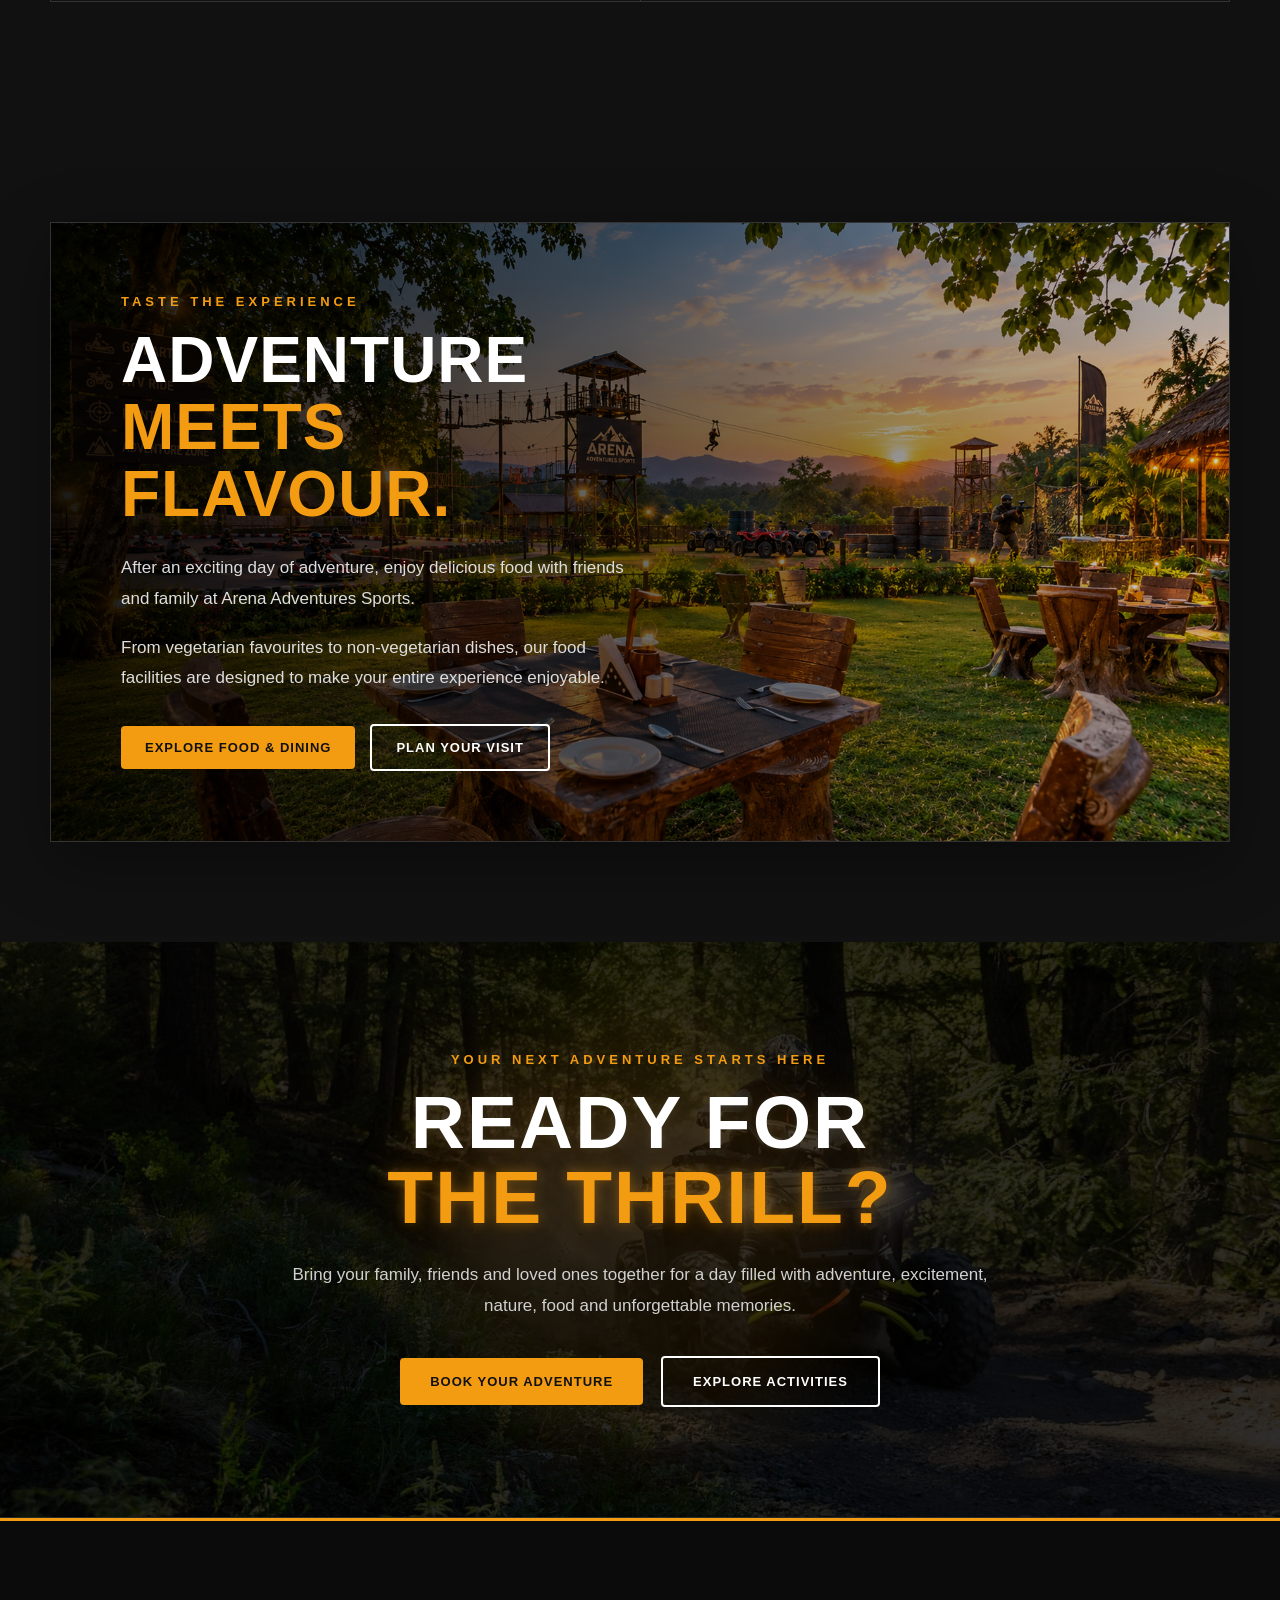
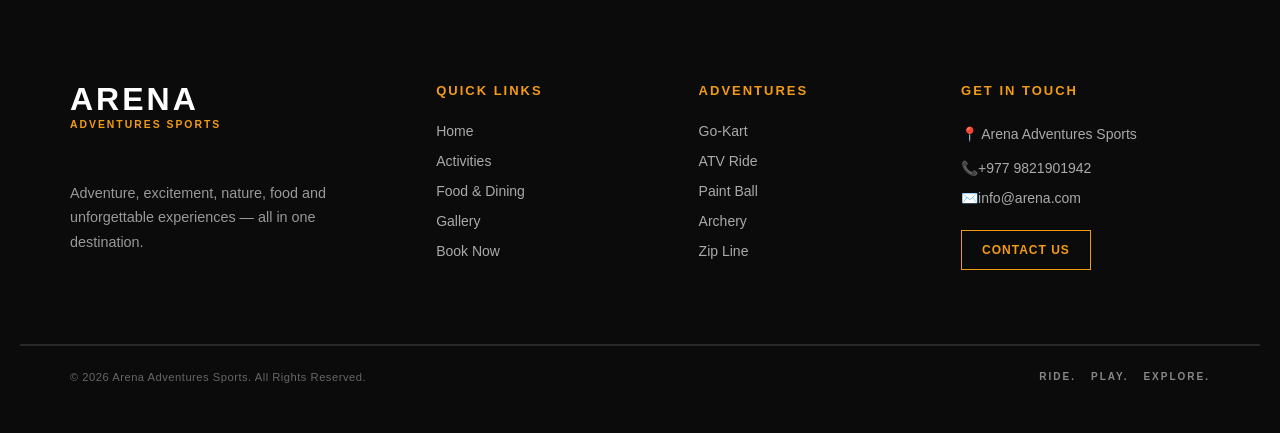
==== commit d5157633: "index file change content  commit" ====
--- a/index.html
+++ b/index.html
@@ -645,8 +645,13 @@
             <h3>GET IN TOUCH</h3>
 
             <p>📍 Arena Adventures Sports</p>
-            <p>📞 +977 98219 01942</p>
-            <p>✉ info@arenaadventures.com</p>
+            <a href="tel:+977 9821901942">
+                📞+977 9821901942
+            </a>
+
+            <a href="mailto:info@arena.com">
+                ✉️info@arena.com
+            </a>
 
             <a href="contact.html" class="footer-contact-button">
                 CONTACT US
--- a/css/style.css
+++ b/css/style.css
@@ -2306,4 +2306,8929 @@
         justify-content: center;
     }
 
+}
+
+/* =================================
+   ACTIVITIES PAGE HERO
+================================= */
+
+.activities-page {
+    min-height: calc(100vh - 80px);
+
+    display: flex;
+    align-items: center;
+    justify-content: center;
+
+    padding: 100px 30px;
+
+    text-align: center;
+
+    background:
+        linear-gradient(
+            rgba(0, 0, 0, 0.70),
+            rgba(0, 0, 0, 0.55),
+            rgba(0, 0, 0, 0.78)
+        ),
+        url("../images/hero.jpg");
+
+    background-size: cover;
+    background-position: center;
+    background-repeat: no-repeat;
+
+    color: white;
+
+    position: relative;
+
+    overflow: hidden;
+}
+
+
+/* CINEMATIC BACKGROUND ZOOM */
+
+.activities-page {
+    animation: activitiesHeroZoom 12s ease-in-out infinite alternate;
+}
+
+@keyframes activitiesHeroZoom {
+
+    0% {
+        background-size: 100%;
+    }
+
+    100% {
+        background-size: 110%;
+    }
+
+}
+
+
+/* HERO CONTENT */
+
+.activities-page-content {
+    max-width: 850px;
+
+    position: relative;
+
+    z-index: 2;
+}
+
+
+/* SMALL LABEL */
+
+.activities-page-content .section-label {
+    margin-bottom: 22px;
+
+    color: #f39c12;
+
+    font-size: 14px;
+    font-weight: 800;
+
+    letter-spacing: 4px;
+}
+
+
+/* MAIN HEADING */
+
+.activities-page-content h1 {
+    margin-bottom: 25px;
+
+    font-size: clamp(50px, 8vw, 95px);
+
+    line-height: 0.95;
+
+    font-weight: 900;
+
+    letter-spacing: 2px;
+}
+
+
+/* ORANGE HEADING */
+
+.activities-page-content h1 span {
+    display: block;
+
+    color: #f39c12;
+
+    text-shadow:
+        0 0 15px rgba(243, 156, 18, 0.25),
+        0 0 35px rgba(243, 156, 18, 0.12);
+}
+
+
+/* DESCRIPTION */
+
+.activities-page-content > p:last-child {
+    max-width: 700px;
+
+    margin: 0 auto;
+
+    color: #ddd;
+
+    font-size: 18px;
+
+    line-height: 1.8;
+}
+
+
+/* =================================
+   RESPONSIVE
+================================= */
+
+@media (max-width: 900px) {
+
+    .activities-page {
+        min-height: calc(100vh - 80px);
+
+        padding: 80px 25px;
+    }
+
+    .activities-page-content h1 {
+        font-size: 60px;
+    }
+
+    .activities-page-content > p:last-child {
+        font-size: 16px;
+    }
+
+}
+
+
+@media (max-width: 500px) {
+
+    .activities-page {
+        padding: 70px 20px;
+    }
+
+    .activities-page-content h1 {
+        font-size: 44px;
+    }
+
+    .activities-page-content .section-label {
+        font-size: 11px;
+        letter-spacing: 3px;
+    }
+
+    .activities-page-content > p:last-child {
+        font-size: 15px;
+        line-height: 1.7;
+    }
+
+}
+
+/* =================================
+   ACTIVITIES INTRODUCTION
+================================= */
+
+.activities-intro-section {
+    padding: 120px 50px;
+
+    background-color: #f5f5f5;
+
+    color: #111;
+}
+
+.activities-intro-container {
+    max-width: 1200px;
+
+    margin: 0 auto;
+
+    display: grid;
+
+    grid-template-columns: 1fr 1fr;
+
+    gap: 80px;
+
+    align-items: center;
+}
+
+
+/* LEFT HEADING */
+
+.activities-intro-heading {
+    max-width: 600px;
+}
+
+.activities-intro-heading .section-label {
+    margin-bottom: 20px;
+
+    color: #f39c12;
+
+    font-size: 13px;
+
+    font-weight: 800;
+
+    letter-spacing: 4px;
+}
+
+.activities-intro-heading h2 {
+    font-size: clamp(40px, 5vw, 64px);
+
+    line-height: 1.05;
+
+    font-weight: 900;
+
+    letter-spacing: 1px;
+}
+
+.activities-intro-heading h2 span {
+    display: block;
+
+    color: #f39c12;
+}
+
+
+/* RIGHT CONTENT */
+
+.activities-intro-content {
+    max-width: 600px;
+}
+
+.activities-intro-content p {
+    margin-bottom: 20px;
+
+    color: #555;
+
+    font-size: 17px;
+
+    line-height: 1.8;
+}
+
+.activities-intro-content p:last-child {
+    margin-bottom: 0;
+}
+
+
+/* =================================
+   RESPONSIVE
+================================= */
+
+@media (max-width: 900px) {
+
+    .activities-intro-section {
+        padding: 80px 25px;
+    }
+
+    .activities-intro-container {
+        grid-template-columns: 1fr;
+
+        gap: 45px;
+    }
+
+    .activities-intro-heading h2 {
+        font-size: 44px;
+    }
+
+    .activities-intro-content p {
+        font-size: 16px;
+    }
+
+}
+
+
+@media (max-width: 500px) {
+
+    .activities-intro-section {
+        padding: 70px 20px;
+    }
+
+    .activities-intro-heading h2 {
+        font-size: 38px;
+    }
+
+}
+
+/* =================================
+   MAIN ACTIVITIES SECTION
+================================= */
+
+.main-activities-section {
+    padding: 120px 50px;
+
+    background-color: #111;
+
+    color: white;
+}
+
+.main-activities-container {
+    max-width: 1200px;
+
+    margin: 0 auto;
+}
+
+
+/* SECTION HEADING */
+
+.main-activities-heading {
+    max-width: 750px;
+
+    margin-bottom: 60px;
+}
+
+.main-activities-heading .section-label {
+    margin-bottom: 18px;
+
+    color: #f39c12;
+
+    font-size: 13px;
+
+    font-weight: 800;
+
+    letter-spacing: 4px;
+}
+
+.main-activities-heading h2 {
+    margin-bottom: 20px;
+
+    font-size: clamp(42px, 5vw, 64px);
+
+    line-height: 1.05;
+
+    font-weight: 900;
+
+    letter-spacing: 1px;
+}
+
+.main-activities-heading h2 span {
+    display: block;
+
+    color: #f39c12;
+}
+
+.main-activities-heading > p:last-child {
+    max-width: 600px;
+
+    color: #aaa;
+
+    font-size: 17px;
+
+    line-height: 1.7;
+}
+
+
+/* ACTIVITIES GRID */
+
+.main-activities-grid {
+    display: grid;
+
+    grid-template-columns: repeat(2, 1fr);
+
+    gap: 20px;
+}
+
+
+/* ACTIVITY CARD */
+
+.main-activity-card {
+    min-height: 430px;
+
+    display: flex;
+
+    align-items: flex-end;
+
+    padding: 40px;
+
+    position: relative;
+
+    overflow: hidden;
+
+    border: 1px solid #333;
+
+    background-color: #181818;
+
+    background-size: cover;
+
+    background-position: center;
+
+    background-repeat: no-repeat;
+
+    transition:
+        transform 0.5s ease,
+        border-color 0.4s ease,
+        box-shadow 0.5s ease;
+}
+
+
+/* DARK OVERLAY */
+
+.main-activity-card::before {
+    content: "";
+
+    position: absolute;
+
+    inset: 0;
+
+    background:
+        linear-gradient(
+            180deg,
+            rgba(0,0,0,0.05),
+            rgba(0,0,0,0.88)
+        );
+
+    z-index: 1;
+
+    transition: background 0.5s ease;
+}
+
+
+/* HOVER */
+
+.main-activity-card:hover {
+    transform: translateY(-8px);
+
+    border-color: #f39c12;
+
+    box-shadow:
+        0 20px 45px rgba(0,0,0,0.45);
+}
+
+.main-activity-card:hover::before {
+    background:
+        linear-gradient(
+            180deg,
+            rgba(0,0,0,0.15),
+            rgba(0,0,0,0.92)
+        );
+}
+
+
+/* CARD CONTENT */
+
+.main-activity-content {
+    position: relative;
+
+    z-index: 2;
+
+    max-width: 560px;
+
+    transition:
+        transform 0.5s ease;
+}
+
+.main-activity-card:hover .main-activity-content {
+    transform: translateY(-8px);
+}
+
+
+/* NUMBER */
+
+.main-activity-number {
+    display: block;
+
+    margin-bottom: 14px;
+
+    color: #f39c12;
+
+    font-size: 13px;
+
+    font-weight: 900;
+
+    letter-spacing: 3px;
+}
+
+
+/* TITLE */
+
+.main-activity-content h3 {
+    margin-bottom: 14px;
+
+    font-size: 34px;
+
+    font-weight: 900;
+
+    letter-spacing: 1px;
+}
+
+
+/* DESCRIPTION */
+
+.main-activity-content p {
+    margin-bottom: 22px;
+
+    color: #d0d0d0;
+
+    font-size: 15px;
+
+    line-height: 1.7;
+}
+
+
+/* BOOK LINK */
+
+.main-activity-content a {
+    display: inline-block;
+
+    color: #f39c12;
+
+    text-decoration: none;
+
+    font-size: 12px;
+
+    font-weight: 900;
+
+    letter-spacing: 1px;
+
+    transition:
+        color 0.3s ease,
+        transform 0.3s ease;
+}
+
+.main-activity-content a:hover {
+    color: white;
+
+    transform: translateX(8px);
+}
+
+
+/* =================================
+   ACTIVITY BACKGROUND IMAGES
+================================= */
+
+.go-kart-activity {
+    background-image:
+        url("../images/go-kart.jpg");
+}
+
+.atv-activity {
+    background-image:
+        url("../images/atv.jpg");
+}
+
+.paint-ball-activity {
+    background-image:
+        url("../images/paint-ball.jpg");
+}
+
+.archery-activity {
+    background-image:
+        url("../images/archery.jpg");
+}
+
+
+/* =================================
+   CINEMATIC IMAGE ZOOM
+================================= */
+
+.go-kart-activity,
+.atv-activity,
+.paint-ball-activity,
+.archery-activity {
+    background-size: 100%;
+
+    transition:
+        background-size 2s ease,
+        transform 0.5s ease,
+        border-color 0.4s ease,
+        box-shadow 0.5s ease;
+}
+
+.go-kart-activity:hover,
+.atv-activity:hover,
+.paint-ball-activity:hover,
+.archery-activity:hover {
+    background-size: 115%;
+}
+
+
+/* =================================
+   RESPONSIVE
+================================= */
+
+@media (max-width: 900px) {
+
+    .main-activities-section {
+        padding: 80px 25px;
+    }
+
+    .main-activities-grid {
+        grid-template-columns: 1fr;
+    }
+
+    .main-activity-card {
+        min-height: 380px;
+
+        padding: 30px;
+    }
+
+    .main-activity-content h3 {
+        font-size: 30px;
+    }
+
+}
+
+
+@media (max-width: 500px) {
+
+    .main-activities-section {
+        padding: 70px 20px;
+    }
+
+    .main-activities-heading h2 {
+        font-size: 38px;
+    }
+
+    .main-activity-card {
+        min-height: 350px;
+
+        padding: 25px;
+    }
+
+    .main-activity-content h3 {
+        font-size: 27px;
+    }
+
+}
+
+/* =================================
+   REMAINING ACTIVITY IMAGES
+================================= */
+
+.buggy-activity {
+    background-image:
+        url("../images/buggy.jpg");
+}
+
+.zipline-activity {
+    background-image:
+        url("../images/zipline.jpg");
+}
+
+
+/* =================================
+   FISHING & HARVESTING
+================================= */
+
+/*
+   Change the filename below if your
+   actual fishing image has a different name.
+*/
+
+.fishing-activity {
+    background-image:
+        url("../images/fishing.jpg");
+}
+
+
+/* =================================
+   MORE ADVENTURES
+================================= */
+
+/*
+   Change the filename below if your
+   actual image has a different name.
+*/
+
+.more-adventures-activity {
+    background-image:
+        url("../images/hero.png");
+}
+
+
+/* =================================
+   CINEMATIC ZOOM
+================================= */
+
+.buggy-activity,
+.zipline-activity,
+.fishing-activity,
+.more-adventures-activity {
+    background-size: 100%;
+
+    transition:
+        background-size 2s ease,
+        transform 0.5s ease,
+        border-color 0.4s ease,
+        box-shadow 0.5s ease;
+}
+
+.buggy-activity:hover,
+.zipline-activity:hover,
+.fishing-activity:hover,
+.more-adventures-activity:hover {
+    background-size: 115%;
+}
+
+/* =========================================
+   ACTIVITIES BOTTOM CTA
+========================================= */
+
+.activities-bottom-cta {
+    position: relative;
+    padding: 110px 20px;
+    background:
+        linear-gradient(
+            rgba(0, 0, 0, 0.78),
+            rgba(0, 0, 0, 0.88)
+        ),
+        url("../images/hero.jpg");
+
+    background-size: cover;
+    background-position: center;
+    background-attachment: fixed;
+
+    text-align: center;
+    overflow: hidden;
+}
+
+/* Cinematic orange glow */
+
+.activities-bottom-cta::before {
+    content: "";
+    position: absolute;
+    width: 450px;
+    height: 450px;
+    background: rgba(243, 156, 18, 0.12);
+    border-radius: 50%;
+    filter: blur(100px);
+
+    top: 50%;
+    left: 50%;
+
+    transform: translate(-50%, -50%);
+    pointer-events: none;
+}
+
+/* CTA Content */
+
+.activities-bottom-cta-content {
+    position: relative;
+    z-index: 2;
+
+    max-width: 850px;
+    margin: 0 auto;
+}
+
+/* Small Label */
+
+.activities-bottom-cta .section-label {
+    margin-bottom: 20px;
+}
+
+/* Heading */
+
+.activities-bottom-cta h2 {
+    margin: 0;
+
+    font-size: clamp(2.5rem, 6vw, 5rem);
+    line-height: 1;
+    font-weight: 900;
+    letter-spacing: 2px;
+
+    color: #ffffff;
+}
+
+.activities-bottom-cta h2 span {
+    display: block;
+    color: #f39c12;
+}
+
+/* Description */
+
+.activities-bottom-cta-content > p:not(.section-label) {
+    max-width: 700px;
+    margin: 30px auto 40px;
+
+    font-size: 1.05rem;
+    line-height: 1.8;
+
+    color: #d6d6d6;
+}
+
+/* Buttons Container */
+
+.activities-bottom-buttons {
+    display: flex;
+    justify-content: center;
+    align-items: center;
+    gap: 20px;
+
+    flex-wrap: wrap;
+}
+
+/* Primary Button */
+
+.activities-cta-primary {
+    display: inline-block;
+
+    padding: 16px 32px;
+
+    background: #f39c12;
+    color: #111;
+
+    text-decoration: none;
+    font-weight: 800;
+    letter-spacing: 1px;
+
+    border: 2px solid #f39c12;
+
+    transition: all 0.35s ease;
+}
+
+.activities-cta-primary:hover {
+    background: transparent;
+    color: #f39c12;
+
+    transform: translateY(-5px);
+
+    box-shadow: 0 12px 35px rgba(243, 156, 18, 0.25);
+}
+
+/* Secondary Button */
+
+.activities-cta-secondary {
+    display: inline-block;
+
+    padding: 16px 32px;
+
+    background: transparent;
+    color: #ffffff;
+
+    text-decoration: none;
+    font-weight: 800;
+    letter-spacing: 1px;
+
+    border: 2px solid rgba(255, 255, 255, 0.6);
+
+    transition: all 0.35s ease;
+}
+
+.activities-cta-secondary:hover {
+    background: #ffffff;
+    color: #111;
+
+    transform: translateY(-5px);
+}
+
+/* =========================================
+   ACTIVITIES CTA RESPONSIVE
+========================================= */
+
+@media (max-width: 768px) {
+
+    .activities-bottom-cta {
+        padding: 80px 20px;
+        background-attachment: scroll;
+    }
+
+    .activities-bottom-cta h2 {
+        font-size: 2.8rem;
+    }
+
+    .activities-bottom-cta-content > p:not(.section-label) {
+        font-size: 0.95rem;
+        line-height: 1.7;
+    }
+
+    .activities-bottom-buttons {
+        flex-direction: column;
+        width: 100%;
+    }
+
+    .activities-cta-primary,
+    .activities-cta-secondary {
+        width: 100%;
+        max-width: 320px;
+        text-align: center;
+    }
+}
+
+/* =========================================
+   ACTIVITIES HERO - MOBILE FIX
+========================================= */
+
+@media (max-width: 768px) {
+
+    .activities-page {
+        min-height: calc(100vh - 100px);
+
+        background-image:
+            linear-gradient(
+                rgba(0, 0, 0, 0.48),
+                rgba(0, 0, 0, 0.68)
+            ),
+            url("../images/hero.jpg");
+
+        background-size: cover;
+        background-position: center center;
+        background-repeat: no-repeat;
+
+        display: flex;
+        align-items: center;
+        justify-content: center;
+
+        padding: 80px 20px;
+        box-sizing: border-box;
+    }
+
+    .activities-page-content {
+        width: 100%;
+        max-width: 650px;
+        margin: 0 auto;
+        text-align: center;
+    }
+
+}
+
+/* =========================================
+   FINAL MOBILE ACTIVITIES HERO FIX
+========================================= */
+
+@media (max-width: 768px) {
+
+    .activities-page {
+        position: relative;
+        min-height: calc(100vh - 100px);
+
+        padding: 80px 20px;
+
+        background: none !important;
+
+        overflow: hidden;
+    }
+
+    /* Full-screen hero background image */
+
+    .activities-page::before {
+        content: "";
+        position: absolute;
+
+        inset: 0;
+
+        width: 100%;
+        height: 100%;
+
+        background-image:
+            linear-gradient(
+                rgba(0, 0, 0, 0.45),
+                rgba(0, 0, 0, 0.70)
+            ),
+            url("../images/hero.jpg");
+
+        background-size: cover !important;
+        background-position: center center !important;
+        background-repeat: no-repeat !important;
+
+        z-index: 0;
+
+        transform: none !important;
+        animation: none !important;
+    }
+
+    /* Keep text above image */
+
+    .activities-page-content {
+        position: relative;
+        z-index: 2;
+
+        width: 100%;
+        max-width: 650px;
+
+        margin: 0 auto;
+        text-align: center;
+    }
+
+}
+
+/* =========================================
+   PREMIUM ACTIVITY CARD EFFECTS
+========================================= */
+
+.main-activity-card {
+    position: relative;
+    overflow: hidden;
+
+    transition:
+        transform 0.5s cubic-bezier(0.16, 1, 0.3, 1),
+        box-shadow 0.5s ease;
+
+    box-shadow:
+        0 15px 40px rgba(0, 0, 0, 0.35);
+}
+
+
+/* -----------------------------------------
+   CINEMATIC IMAGE ZOOM
+----------------------------------------- */
+
+.main-activity-card::before {
+    transition:
+        transform 1.2s cubic-bezier(0.16, 1, 0.3, 1),
+        filter 0.8s ease;
+}
+
+
+/* -----------------------------------------
+   DARK CINEMATIC OVERLAY
+----------------------------------------- */
+
+.main-activity-card::after {
+    transition:
+        background 0.5s ease;
+}
+
+
+/* -----------------------------------------
+   CARD HOVER
+----------------------------------------- */
+
+.main-activity-card:hover {
+    transform: translateY(-10px);
+
+    box-shadow:
+        0 25px 60px rgba(0, 0, 0, 0.55),
+        0 0 35px rgba(243, 156, 18, 0.12);
+}
+
+
+/* Image becomes slightly closer */
+
+.main-activity-card:hover::before {
+    transform: scale(1.10);
+    filter: brightness(0.85);
+}
+
+
+/* Stronger cinematic overlay */
+
+.main-activity-card:hover::after {
+    background:
+        linear-gradient(
+            to top,
+            rgba(0, 0, 0, 0.90) 0%,
+            rgba(0, 0, 0, 0.55) 55%,
+            rgba(0, 0, 0, 0.25) 100%
+        );
+}
+
+
+/* -----------------------------------------
+   ACTIVITY CONTENT
+----------------------------------------- */
+
+.main-activity-content {
+    transition:
+        transform 0.6s cubic-bezier(0.16, 1, 0.3, 1);
+}
+
+
+/* Move content upward */
+
+.main-activity-card:hover .main-activity-content {
+    transform: translateY(-8px);
+}
+
+
+/* -----------------------------------------
+   ACTIVITY NUMBER
+----------------------------------------- */
+
+.main-activity-number {
+    transition:
+        color 0.3s ease,
+        letter-spacing 0.4s ease;
+}
+
+.main-activity-card:hover .main-activity-number {
+    color: #f39c12;
+    letter-spacing: 4px;
+}
+
+
+/* -----------------------------------------
+   ACTIVITY TITLE
+----------------------------------------- */
+
+.main-activity-content h3 {
+    transition:
+        color 0.3s ease,
+        transform 0.4s ease;
+}
+
+.main-activity-card:hover .main-activity-content h3 {
+    color: #f39c12;
+    transform: translateX(5px);
+}
+
+
+/* -----------------------------------------
+   BOOK LINK
+----------------------------------------- */
+
+.main-activity-content a {
+    transition:
+        color 0.3s ease,
+        letter-spacing 0.4s ease;
+}
+
+.main-activity-card:hover .main-activity-content a {
+    color: #f39c12;
+    letter-spacing: 1.5px;
+}
+
+
+/* -----------------------------------------
+   MOBILE
+----------------------------------------- */
+
+@media (max-width: 768px) {
+
+    .main-activity-card:hover {
+        transform: none;
+    }
+
+    .main-activity-card:hover::before {
+        transform: scale(1.04);
+    }
+
+    .main-activity-card:hover .main-activity-content {
+        transform: none;
+    }
+
+    .main-activity-card:hover .main-activity-content h3 {
+        transform: none;
+    }
+
+}
+
+/* =========================================
+   ACTIVITIES PAGE - PREMIUM SPACING
+========================================= */
+
+.activities-intro-section {
+    padding: 120px 20px;
+}
+
+.activities-intro-container {
+    max-width: 1200px;
+    margin: 0 auto;
+}
+
+
+/* -----------------------------------------
+   INTRO HEADING
+----------------------------------------- */
+
+.activities-intro-heading h2 {
+    font-size: clamp(2.5rem, 5vw, 4.5rem);
+    line-height: 1.05;
+    letter-spacing: 1px;
+    margin-top: 15px;
+}
+
+.activities-intro-heading h2 span {
+    display: block;
+    color: #f39c12;
+}
+
+.activities-intro-content {
+    max-width: 720px;
+}
+
+.activities-intro-content p {
+    font-size: 1.05rem;
+    line-height: 1.9;
+    color: #cfcfcf;
+}
+
+
+/* =========================================
+   MAIN ACTIVITIES SECTION
+========================================= */
+
+.main-activities-section {
+    padding: 100px 20px 120px;
+}
+
+.main-activities-container {
+    max-width: 1250px;
+    margin: 0 auto;
+}
+
+
+/* -----------------------------------------
+   SECTION HEADING
+----------------------------------------- */
+
+.main-activities-heading {
+    max-width: 750px;
+    margin: 0 auto 65px;
+    text-align: center;
+}
+
+.main-activities-heading h2 {
+    font-size: clamp(2.5rem, 5vw, 4.5rem);
+    line-height: 1.05;
+    letter-spacing: 1px;
+    margin: 15px 0 20px;
+}
+
+.main-activities-heading h2 span {
+    color: #f39c12;
+}
+
+.main-activities-heading > p:last-child {
+    max-width: 600px;
+    margin: 0 auto;
+
+    font-size: 1rem;
+    line-height: 1.8;
+
+    color: #bdbdbd;
+}
+
+
+/* -----------------------------------------
+   ACTIVITY GRID
+----------------------------------------- */
+
+.main-activities-grid {
+    gap: 28px;
+}
+
+
+/* -----------------------------------------
+   ACTIVITY CARD CONTENT
+----------------------------------------- */
+
+.main-activity-content {
+    padding: 35px;
+}
+
+.main-activity-content h3 {
+    font-size: 2rem;
+    line-height: 1.1;
+    letter-spacing: 1px;
+    margin: 12px 0 15px;
+}
+
+.main-activity-content p {
+    max-width: 500px;
+
+    font-size: 0.98rem;
+    line-height: 1.7;
+
+    color: #e0e0e0;
+}
+
+.main-activity-content a {
+    display: inline-block;
+
+    margin-top: 22px;
+
+    font-size: 0.85rem;
+    font-weight: 800;
+    letter-spacing: 1px;
+
+    text-decoration: none;
+}
+
+
+/* =========================================
+   PREMIUM MOBILE SPACING
+========================================= */
+
+@media (max-width: 768px) {
+
+    .activities-intro-section {
+        padding: 80px 20px;
+    }
+
+    .activities-intro-heading h2 {
+        font-size: 2.6rem;
+    }
+
+    .activities-intro-content {
+        margin-top: 30px;
+    }
+
+    .activities-intro-content p {
+        font-size: 0.95rem;
+        line-height: 1.75;
+    }
+
+    .main-activities-section {
+        padding: 70px 16px 90px;
+    }
+
+    .main-activities-heading {
+        margin-bottom: 45px;
+    }
+
+    .main-activities-heading h2 {
+        font-size: 2.6rem;
+    }
+
+    .main-activities-heading > p:last-child {
+        font-size: 0.95rem;
+        line-height: 1.7;
+    }
+
+    .main-activities-grid {
+        gap: 20px;
+    }
+
+    .main-activity-content {
+        padding: 28px 24px;
+    }
+
+    .main-activity-content h3 {
+        font-size: 1.65rem;
+    }
+
+    .main-activity-content p {
+        font-size: 0.92rem;
+        line-height: 1.65;
+    }
+
+}
+
+/* =========================================
+   ACTIVITIES INTRO - DESCRIPTION VISIBILITY
+========================================= */
+
+.activities-intro-content p {
+    color: #555555;
+    font-weight: 500;
+}
+
+/* =========================================
+   ACTIVITY NUMBER PREMIUM EFFECT
+========================================= */
+
+.main-activity-number {
+    display: inline-block;
+
+    position: relative;
+
+    font-size: 0.85rem;
+    font-weight: 800;
+    letter-spacing: 2px;
+
+    color: rgba(255, 255, 255, 0.65);
+
+    transition:
+        color 0.4s ease,
+        transform 0.5s cubic-bezier(0.16, 1, 0.3, 1),
+        letter-spacing 0.5s ease;
+}
+
+.main-activity-card:hover .main-activity-number {
+    color: #f39c12;
+
+    transform: translateX(6px);
+
+    letter-spacing: 5px;
+}
+
+/* =========================================
+   FOOD & DINING PAGE HERO
+========================================= */
+
+.food-page {
+    position: relative;
+
+    min-height: calc(100vh - 90px);
+
+    display: flex;
+    align-items: center;
+    justify-content: center;
+
+    padding: 80px 20px;
+
+    background:
+        linear-gradient(
+            rgba(0, 0, 0, 0.48),
+            rgba(0, 0, 0, 0.72)
+        ),
+        url("../images/food.jpg");
+
+    background-size: cover;
+    background-position: center;
+    background-repeat: no-repeat;
+
+    overflow: hidden;
+}
+
+
+.food-page-content {
+    position: relative;
+    z-index: 2;
+
+    width: 100%;
+    max-width: 900px;
+
+    margin: 0 auto;
+
+    text-align: center;
+}
+
+
+.food-page-content h1 {
+    margin: 15px 0 25px;
+
+    font-size: clamp(3rem, 8vw, 7rem);
+
+    line-height: 0.95;
+
+    font-weight: 900;
+
+    letter-spacing: 2px;
+
+    color: #ffffff;
+}
+
+
+.food-page-content h1 span {
+    display: block;
+
+    color: #f39c12;
+}
+
+
+.food-page-content > p:not(.section-label) {
+    max-width: 700px;
+
+    margin: 0 auto;
+
+    font-size: 1.1rem;
+
+    line-height: 1.8;
+
+    color: #eeeeee;
+}
+
+
+/* =========================================
+   FOOD HERO MOBILE
+========================================= */
+
+@media (max-width: 768px) {
+
+    .food-page {
+        min-height: calc(100vh - 100px);
+
+        padding: 80px 20px;
+
+        background:
+            linear-gradient(
+                rgba(0, 0, 0, 0.45),
+                rgba(0, 0, 0, 0.70)
+            ),
+            url("../images/food.jpg");
+
+        background-size: cover;
+        background-position: center center;
+        background-repeat: no-repeat;
+    }
+
+
+    .food-page-content h1 {
+        font-size: 3.4rem;
+    }
+
+
+    .food-page-content > p:not(.section-label) {
+        font-size: 0.95rem;
+
+        line-height: 1.7;
+    }
+
+}
+
+/* =========================================
+   FOOD & DINING INTRODUCTION
+========================================= */
+
+.food-intro-section {
+    padding: 120px 20px;
+
+    background: #f5f5f5;
+
+    color: #111111;
+}
+
+
+.food-intro-container {
+    max-width: 1200px;
+
+    margin: 0 auto;
+
+    display: grid;
+
+    grid-template-columns: 1fr 1fr;
+
+    gap: 90px;
+
+    align-items: center;
+}
+
+
+/* -----------------------------------------
+   INTRO HEADING
+----------------------------------------- */
+
+.food-intro-heading .section-label {
+    color: #f39c12;
+}
+
+
+.food-intro-heading h2 {
+    margin: 15px 0 0;
+
+    font-size: clamp(2.8rem, 5vw, 5rem);
+
+    line-height: 1;
+
+    font-weight: 900;
+
+    letter-spacing: 1px;
+}
+
+
+.food-intro-heading h2 span {
+    display: block;
+
+    color: #f39c12;
+}
+
+
+/* -----------------------------------------
+   INTRO CONTENT
+----------------------------------------- */
+
+.food-intro-content {
+    max-width: 650px;
+}
+
+
+.food-intro-content p {
+    margin: 0 0 25px;
+
+    font-size: 1.05rem;
+
+    line-height: 1.9;
+
+    color: #555555;
+}
+
+
+.food-intro-content p:last-child {
+    margin-bottom: 0;
+}
+
+
+/* =========================================
+   FOOD INTRO MOBILE
+========================================= */
+
+@media (max-width: 768px) {
+
+    .food-intro-section {
+        padding: 80px 20px;
+    }
+
+
+    .food-intro-container {
+        grid-template-columns: 1fr;
+
+        gap: 35px;
+    }
+
+
+    .food-intro-heading h2 {
+        font-size: 2.8rem;
+    }
+
+
+    .food-intro-content p {
+        font-size: 0.95rem;
+
+        line-height: 1.75;
+    }
+
+}
+
+/* =========================================
+   FOOD EXPERIENCE CARDS
+========================================= */
+
+.food-experience-section {
+    padding: 110px 20px 120px;
+
+    background: #111111;
+}
+
+
+.food-experience-container {
+    max-width: 1250px;
+
+    margin: 0 auto;
+
+    display: grid;
+
+    grid-template-columns: repeat(2, 1fr);
+
+    gap: 30px;
+}
+
+
+/* =========================================
+   FOOD CARD
+========================================= */
+
+.food-card {
+    position: relative;
+
+    min-height: 500px;
+
+    display: flex;
+
+    align-items: flex-end;
+
+    overflow: hidden;
+
+    background-size: cover;
+
+    background-position: center;
+
+    background-repeat: no-repeat;
+
+    isolation: isolate;
+
+    box-shadow:
+        0 20px 50px rgba(0, 0, 0, 0.45);
+
+    transition:
+        transform 0.5s cubic-bezier(0.16, 1, 0.3, 1),
+        box-shadow 0.5s ease;
+}
+
+
+/* -----------------------------------------
+   CARD IMAGES
+----------------------------------------- */
+
+.vegetarian-card {
+    background-image:
+        url("../images/food.jpg");
+}
+
+
+.non-vegetarian-card {
+    background-image:
+        url("../images/food.jpg");
+}
+
+
+/* -----------------------------------------
+   DARK OVERLAY
+----------------------------------------- */
+
+.food-card::before {
+    content: "";
+
+    position: absolute;
+
+    inset: 0;
+
+    z-index: -1;
+
+    background:
+        linear-gradient(
+            to top,
+            rgba(0, 0, 0, 0.92) 0%,
+            rgba(0, 0, 0, 0.58) 50%,
+            rgba(0, 0, 0, 0.20) 100%
+        );
+}
+
+
+/* -----------------------------------------
+   IMAGE ZOOM
+----------------------------------------- */
+
+.food-card::after {
+    content: "";
+
+    position: absolute;
+
+    inset: 0;
+
+    z-index: -2;
+
+    background: inherit;
+
+    background-size: cover;
+
+    background-position: center;
+
+    transition:
+        transform 1.2s cubic-bezier(0.16, 1, 0.3, 1);
+}
+
+
+/* -----------------------------------------
+   CARD CONTENT
+----------------------------------------- */
+
+.food-card-content {
+    width: 100%;
+
+    padding: 40px;
+
+    position: relative;
+
+    z-index: 2;
+
+    color: #ffffff;
+
+    transition:
+        transform 0.6s cubic-bezier(0.16, 1, 0.3, 1);
+}
+
+
+.food-card-number {
+    display: block;
+
+    margin-bottom: 20px;
+
+    font-size: 0.85rem;
+
+    font-weight: 800;
+
+    letter-spacing: 3px;
+
+    color: #f39c12;
+}
+
+
+.food-card-content .section-label {
+    margin-bottom: 12px;
+}
+
+
+.food-card-content h3 {
+    margin: 0 0 15px;
+
+    font-size: clamp(2rem, 4vw, 3.5rem);
+
+    line-height: 1;
+
+    font-weight: 900;
+
+    letter-spacing: 1px;
+}
+
+
+.food-card-content > p:not(.section-label) {
+    max-width: 520px;
+
+    margin: 0 0 25px;
+
+    font-size: 1rem;
+
+    line-height: 1.7;
+
+    color: #dddddd;
+}
+
+
+.food-card-content a {
+    display: inline-block;
+
+    color: #f39c12;
+
+    text-decoration: none;
+
+    font-size: 0.85rem;
+
+    font-weight: 800;
+
+    letter-spacing: 1px;
+
+    transition:
+        color 0.3s ease,
+        letter-spacing 0.4s ease;
+}
+
+
+/* -----------------------------------------
+   HOVER EFFECT
+----------------------------------------- */
+
+.food-card:hover {
+    transform: translateY(-10px);
+
+    box-shadow:
+        0 30px 70px rgba(0, 0, 0, 0.65),
+        0 0 35px rgba(243, 156, 18, 0.10);
+}
+
+
+.food-card:hover::after {
+    transform: scale(1.10);
+}
+
+
+.food-card:hover .food-card-content {
+    transform: translateY(-8px);
+}
+
+
+.food-card:hover .food-card-content a {
+    letter-spacing: 2px;
+    color: #ffffff;
+}
+
+
+/* =========================================
+   FOOD CARDS MOBILE
+========================================= */
+
+@media (max-width: 768px) {
+
+    .food-experience-section {
+        padding: 75px 16px 90px;
+    }
+
+
+    .food-experience-container {
+        grid-template-columns: 1fr;
+
+        gap: 20px;
+    }
+
+
+    .food-card {
+        min-height: 430px;
+    }
+
+
+    .food-card-content {
+        padding: 30px 25px;
+    }
+
+
+    .food-card-content h3 {
+        font-size: 2.2rem;
+    }
+
+
+    .food-card-content > p:not(.section-label) {
+        font-size: 0.92rem;
+        line-height: 1.65;
+    }
+
+
+    .food-card:hover {
+        transform: none;
+    }
+
+
+    .food-card:hover .food-card-content {
+        transform: none;
+    }
+
+
+    .food-card:hover::after {
+        transform: scale(1.04);
+    }
+
+}
+
+/* =================================
+   OUTDOOR DINING EXPERIENCE
+================================= */
+
+.outdoor-dining-section {
+    position: relative;
+    min-height: 720px;
+    display: flex;
+    align-items: center;
+    padding: 120px 20px;
+    background:
+        linear-gradient(
+            90deg,
+            rgba(0, 0, 0, 0.92) 0%,
+            rgba(0, 0, 0, 0.78) 45%,
+            rgba(0, 0, 0, 0.35) 100%
+        ),
+        url("../images/food.jpg");
+    background-size: cover;
+    background-position: center;
+    background-repeat: no-repeat;
+    overflow: hidden;
+}
+
+.outdoor-dining-container {
+    width: 100%;
+    max-width: 1250px;
+    margin: 0 auto;
+}
+
+.outdoor-dining-content {
+    max-width: 720px;
+}
+
+.outdoor-dining-content .section-label {
+    color: #f39c12;
+    margin-bottom: 15px;
+}
+
+.outdoor-dining-content h2 {
+    margin: 0 0 25px;
+    font-size: clamp(3rem, 6vw, 5.5rem);
+    line-height: 0.95;
+    font-weight: 900;
+    letter-spacing: 1px;
+    color: #ffffff;
+}
+
+.outdoor-dining-content h2 span {
+    display: block;
+    color: #f39c12;
+}
+
+.outdoor-dining-description {
+    max-width: 650px;
+    margin: 0 0 40px;
+    font-size: 1.05rem;
+    line-height: 1.85;
+    color: #eeeeee;
+}
+
+/* HIGHLIGHTS */
+
+.outdoor-dining-highlights {
+    display: flex;
+    gap: 35px;
+    margin-bottom: 40px;
+}
+
+.dining-highlight {
+    display: flex;
+    gap: 12px;
+    align-items: flex-start;
+}
+
+.dining-highlight > span {
+    font-size: 0.8rem;
+    font-weight: 800;
+    letter-spacing: 2px;
+    color: #f39c12;
+}
+
+.dining-highlight p {
+    margin: 0;
+    font-size: 0.85rem;
+    line-height: 1.5;
+    color: #cccccc;
+}
+
+.dining-highlight strong {
+    display: block;
+    color: #ffffff;
+    font-weight: 700;
+}
+
+/* BUTTON */
+
+.outdoor-dining-button {
+    display: inline-block;
+    padding: 15px 28px;
+    border: 1px solid #f39c12;
+    color: #f39c12;
+    text-decoration: none;
+    font-size: 0.85rem;
+    font-weight: 800;
+    letter-spacing: 1.5px;
+    transition:
+        background 0.3s ease,
+        color 0.3s ease,
+        transform 0.3s ease,
+        box-shadow 0.3s ease;
+}
+
+.outdoor-dining-button:hover {
+    background: #f39c12;
+    color: #111111;
+    transform: translateY(-4px);
+    box-shadow: 0 12px 30px rgba(243, 156, 18, 0.25);
+}
+
+/* =================================
+   MOBILE
+================================= */
+
+@media (max-width: 768px) {
+
+    .outdoor-dining-section {
+        min-height: auto;
+        padding: 90px 20px;
+        background:
+            linear-gradient(
+                rgba(0, 0, 0, 0.78),
+                rgba(0, 0, 0, 0.92)
+            ),
+            url("../images/food.jpg");
+        background-size: cover;
+        background-position: center;
+    }
+
+    .outdoor-dining-content {
+        max-width: 100%;
+    }
+
+    .outdoor-dining-content h2 {
+        font-size: 3rem;
+        line-height: 1;
+    }
+
+    .outdoor-dining-description {
+        font-size: 0.95rem;
+        line-height: 1.75;
+        margin-bottom: 35px;
+    }
+
+    .outdoor-dining-highlights {
+        flex-direction: column;
+        gap: 22px;
+        margin-bottom: 35px;
+    }
+
+    .dining-highlight {
+        gap: 14px;
+    }
+
+    .dining-highlight p {
+        font-size: 0.85rem;
+    }
+
+    .outdoor-dining-button {
+        padding: 14px 24px;
+        font-size: 0.8rem;
+    }
+}
+
+/* =================================
+   FOOD PAGE FINAL CTA
+================================= */
+
+.food-final-cta {
+    position: relative;
+    padding: 130px 20px;
+    background: #f39c12;
+    color: #111111;
+    text-align: center;
+    overflow: hidden;
+}
+
+.food-final-cta::before {
+    content: "";
+    position: absolute;
+    width: 500px;
+    height: 500px;
+    border: 1px solid rgba(0, 0, 0, 0.12);
+    border-radius: 50%;
+    top: -250px;
+    left: -180px;
+}
+
+.food-final-cta::after {
+    content: "";
+    position: absolute;
+    width: 650px;
+    height: 650px;
+    border: 1px solid rgba(0, 0, 0, 0.10);
+    border-radius: 50%;
+    bottom: -400px;
+    right: -250px;
+}
+
+.food-final-cta-content {
+    position: relative;
+    z-index: 2;
+    max-width: 900px;
+    margin: 0 auto;
+}
+
+.food-final-cta .section-label {
+    color: #111111;
+    font-weight: 900;
+    margin-bottom: 15px;
+}
+
+.food-final-cta h2 {
+    margin: 0 0 25px;
+    font-size: clamp(3rem, 7vw, 6rem);
+    line-height: 0.95;
+    font-weight: 900;
+    letter-spacing: 1px;
+}
+
+.food-final-cta h2 span {
+    display: block;
+}
+
+.food-final-cta-content > p:not(.section-label) {
+    max-width: 700px;
+    margin: 0 auto 40px;
+    font-size: 1.05rem;
+    line-height: 1.8;
+    color: #222222;
+}
+
+.food-final-buttons {
+    display: flex;
+    justify-content: center;
+    gap: 18px;
+    flex-wrap: wrap;
+}
+
+.food-final-primary,
+.food-final-secondary {
+    display: inline-block;
+    padding: 16px 30px;
+    text-decoration: none;
+    font-size: 0.85rem;
+    font-weight: 900;
+    letter-spacing: 1.5px;
+    transition:
+        transform 0.3s ease,
+        background 0.3s ease,
+        color 0.3s ease,
+        box-shadow 0.3s ease;
+}
+
+.food-final-primary {
+    background: #111111;
+    color: #ffffff;
+}
+
+.food-final-primary:hover {
+    transform: translateY(-4px);
+    box-shadow: 0 12px 30px rgba(0, 0, 0, 0.25);
+}
+
+.food-final-secondary {
+    border: 2px solid #111111;
+    color: #111111;
+}
+
+.food-final-secondary:hover {
+    background: #111111;
+    color: #ffffff;
+    transform: translateY(-4px);
+}
+
+/* =================================
+   MOBILE
+================================= */
+
+@media (max-width: 768px) {
+
+    .food-final-cta {
+        padding: 90px 20px;
+    }
+
+    .food-final-cta h2 {
+        font-size: 3rem;
+        line-height: 1;
+    }
+
+    .food-final-cta-content > p:not(.section-label) {
+        font-size: 0.95rem;
+        line-height: 1.75;
+        margin-bottom: 32px;
+    }
+
+    .food-final-buttons {
+        flex-direction: column;
+        align-items: stretch;
+        gap: 12px;
+    }
+
+    .food-final-primary,
+    .food-final-secondary {
+        width: 100%;
+        text-align: center;
+        padding: 15px 20px;
+    }
+}
+
+/* =================================
+   FISHING & HARVESTING HERO
+================================= */
+
+.fishing-page {
+    position: relative;
+    min-height: calc(100vh - 90px);
+    display: flex;
+    align-items: center;
+    justify-content: center;
+    padding: 80px 20px;
+
+    background:
+        linear-gradient(
+            rgba(0, 0, 0, 0.45),
+            rgba(0, 0, 0, 0.75)
+        ),
+        url("../images/fishing.jpg");
+
+    background-size: cover;
+    background-position: center;
+    background-repeat: no-repeat;
+
+    overflow: hidden;
+}
+
+.fishing-page-content {
+    position: relative;
+    z-index: 2;
+
+    width: 100%;
+    max-width: 950px;
+
+    margin: 0 auto;
+
+    text-align: center;
+}
+
+.fishing-page-content .section-label {
+    color: #f39c12;
+}
+
+.fishing-page-content h1 {
+    margin: 15px 0 25px;
+
+    font-size: clamp(3rem, 8vw, 7rem);
+
+    line-height: 0.95;
+
+    font-weight: 900;
+
+    letter-spacing: 2px;
+
+    color: #ffffff;
+}
+
+.fishing-page-content h1 span {
+    display: block;
+
+    color: #f39c12;
+}
+
+.fishing-page-content > p:not(.section-label) {
+    max-width: 720px;
+
+    margin: 0 auto;
+
+    font-size: 1.1rem;
+
+    line-height: 1.8;
+
+    color: #eeeeee;
+}
+
+
+/* =================================
+   MOBILE FISHING HERO
+================================= */
+
+@media (max-width: 768px) {
+
+    .fishing-page {
+        min-height: calc(100vh - 100px);
+
+        padding: 80px 20px;
+
+        background:
+            linear-gradient(
+                rgba(0, 0, 0, 0.45),
+                rgba(0, 0, 0, 0.72)
+            ),
+            url("../images/fishing.jpg");
+
+        background-size: cover;
+
+        background-position: center center;
+
+        background-repeat: no-repeat;
+    }
+
+    .fishing-page-content h1 {
+        font-size: 3.4rem;
+    }
+
+    .fishing-page-content > p:not(.section-label) {
+        font-size: 0.95rem;
+
+        line-height: 1.7;
+    }
+}
+
+/* =================================
+   SELF FISHING EXPERIENCE
+================================= */
+
+.fishing-experience-section {
+    padding: 120px 20px;
+    background: #f5f5f5;
+    color: #111111;
+}
+
+.fishing-experience-container {
+    max-width: 1250px;
+    margin: 0 auto;
+
+    display: grid;
+    grid-template-columns: 1fr 1fr;
+
+    gap: 90px;
+
+    align-items: center;
+}
+
+
+/* =================================
+   IMAGE
+================================= */
+
+.fishing-experience-image {
+    position: relative;
+
+    min-height: 600px;
+
+    overflow: hidden;
+
+    box-shadow:
+        0 25px 60px rgba(0, 0, 0, 0.30);
+}
+
+.fishing-experience-image::after {
+    content: "";
+
+    position: absolute;
+
+    inset: 0;
+
+    background:
+        linear-gradient(
+            to top,
+            rgba(0, 0, 0, 0.25),
+            transparent 60%
+        );
+
+    pointer-events: none;
+}
+
+.fishing-experience-image img {
+    width: 100%;
+    height: 100%;
+
+    min-height: 600px;
+
+    object-fit: cover;
+
+    display: block;
+
+    transition:
+        transform 1.2s cubic-bezier(0.16, 1, 0.3, 1);
+}
+
+.fishing-experience-image:hover img {
+    transform: scale(1.07);
+}
+
+
+/* =================================
+   CONTENT
+================================= */
+
+.fishing-experience-content {
+    max-width: 650px;
+}
+
+.fishing-experience-content .section-label {
+    color: #f39c12;
+
+    margin-bottom: 15px;
+}
+
+.fishing-experience-content h2 {
+    margin: 0 0 25px;
+
+    font-size: clamp(3rem, 5vw, 5rem);
+
+    line-height: 0.95;
+
+    font-weight: 900;
+
+    letter-spacing: 1px;
+}
+
+.fishing-experience-content h2 span {
+    display: block;
+
+    color: #f39c12;
+}
+
+.fishing-experience-content > p {
+    margin: 0 0 22px;
+
+    font-size: 1rem;
+
+    line-height: 1.85;
+
+    color: #555555;
+}
+
+
+/* =================================
+   EXPERIENCE POINTS
+================================= */
+
+.fishing-experience-points {
+    margin-top: 35px;
+
+    display: flex;
+    flex-direction: column;
+
+    gap: 24px;
+}
+
+.fishing-point {
+    display: grid;
+
+    grid-template-columns: 45px 1fr;
+
+    gap: 15px;
+
+    align-items: start;
+}
+
+.fishing-point > span {
+    font-size: 0.8rem;
+
+    font-weight: 900;
+
+    letter-spacing: 2px;
+
+    color: #f39c12;
+}
+
+.fishing-point h3 {
+    margin: 0 0 7px;
+
+    font-size: 0.95rem;
+
+    font-weight: 900;
+
+    letter-spacing: 1px;
+}
+
+.fishing-point p {
+    margin: 0;
+
+    font-size: 0.9rem;
+
+    line-height: 1.6;
+
+    color: #666666;
+}
+
+
+/* =================================
+   MOBILE
+================================= */
+
+@media (max-width: 768px) {
+
+    .fishing-experience-section {
+        padding: 80px 15px;
+    }
+
+    .fishing-experience-container {
+        grid-template-columns: 1fr;
+
+        gap: 50px;
+    }
+
+    .fishing-experience-image {
+        min-height: 0;
+        
+    }
+
+    .fishing-experience-image img {
+        width: 100%;
+        height: auto;
+        min-height: 0;
+        object-fit: contain;
+        
+    }
+
+    
+
+    .fishing-experience-content h2 {
+        font-size: 3rem;
+    }
+
+    .fishing-experience-content > p {
+        font-size: 0.95rem;
+
+        line-height: 1.75;
+    }
+
+    .fishing-experience-points {
+        gap: 20px;
+    }
+
+    .fishing-point {
+        grid-template-columns: 38px 1fr;
+    }
+
+    .fishing-point h3 {
+        font-size: 0.88rem;
+    }
+
+    .fishing-point p {
+        font-size: 0.85rem;
+    }
+
+}
+
+/* =================================
+   FRESH HARVESTING EXPERIENCE
+================================= */
+
+.harvesting-experience-section {
+    padding: 120px 20px;
+    background: #111111;
+    color: #ffffff;
+}
+
+.harvesting-experience-container {
+    max-width: 1250px;
+    margin: 0 auto;
+
+    display: grid;
+    grid-template-columns: 1fr 1fr;
+
+    gap: 90px;
+
+    align-items: center;
+}
+
+
+/* =================================
+   CONTENT
+================================= */
+
+.harvesting-experience-content {
+    max-width: 650px;
+}
+
+.harvesting-experience-content .section-label {
+    color: #f39c12;
+    margin-bottom: 15px;
+}
+
+.harvesting-experience-content h2 {
+    margin: 0 0 25px;
+
+    font-size: clamp(3rem, 5vw, 5rem);
+
+    line-height: 0.95;
+
+    font-weight: 900;
+
+    letter-spacing: 1px;
+}
+
+.harvesting-experience-content h2 span {
+    display: block;
+    color: #f39c12;
+}
+
+.harvesting-experience-content > p {
+    margin: 0 0 22px;
+
+    font-size: 1rem;
+
+    line-height: 1.85;
+
+    color: #cccccc;
+}
+
+
+/* =================================
+   HIGHLIGHTS
+================================= */
+
+.harvesting-highlights {
+    margin-top: 35px;
+
+    display: flex;
+    flex-direction: column;
+
+    gap: 24px;
+}
+
+.harvesting-highlight {
+    display: grid;
+
+    grid-template-columns: 45px 1fr;
+
+    gap: 15px;
+
+    align-items: start;
+}
+
+.harvesting-highlight > span {
+    font-size: 0.8rem;
+
+    font-weight: 900;
+
+    letter-spacing: 2px;
+
+    color: #f39c12;
+}
+
+.harvesting-highlight h3 {
+    margin: 0 0 7px;
+
+    font-size: 0.95rem;
+
+    font-weight: 900;
+
+    letter-spacing: 1px;
+}
+
+.harvesting-highlight p {
+    margin: 0;
+
+    font-size: 0.9rem;
+
+    line-height: 1.6;
+
+    color: #999999;
+}
+
+
+/* =================================
+   IMAGE
+================================= */
+
+.harvesting-experience-image {
+    position: relative;
+
+    min-height: 600px;
+
+    overflow: hidden;
+
+    box-shadow:
+        0 25px 60px rgba(0, 0, 0, 0.55);
+}
+
+.harvesting-experience-image::after {
+    content: "";
+
+    position: absolute;
+
+    inset: 0;
+
+    background:
+        linear-gradient(
+            to top,
+            rgba(0, 0, 0, 0.30),
+            transparent 60%
+        );
+
+    pointer-events: none;
+}
+
+.harvesting-experience-image img {
+    width: 100%;
+    height: 100%;
+
+    min-height: 600px;
+
+    object-fit: cover;
+
+    display: block;
+
+    transition:
+        transform 1.2s cubic-bezier(0.16, 1, 0.3, 1);
+}
+
+.harvesting-experience-image:hover img {
+    transform: scale(1.07);
+}
+
+
+/* =================================
+   MOBILE
+================================= */
+
+@media (max-width: 768px) {
+
+    .harvesting-experience-section {
+        padding: 80px 20px;
+    }
+
+    .harvesting-experience-container {
+        grid-template-columns: 1fr;
+
+        gap: 50px;
+    }
+
+    .harvesting-experience-content {
+        max-width: 100%;
+    }
+
+    .harvesting-experience-content h2 {
+        font-size: 3rem;
+    }
+
+    .harvesting-experience-content > p {
+        font-size: 0.95rem;
+        line-height: 1.75;
+    }
+
+    .harvesting-highlights {
+        gap: 20px;
+    }
+
+    .harvesting-highlight {
+        grid-template-columns: 38px 1fr;
+    }
+
+    .harvesting-highlight h3 {
+        font-size: 0.88rem;
+    }
+
+    .harvesting-highlight p {
+        font-size: 0.85rem;
+    }
+
+    .harvesting-experience-image {
+        min-height: 0;
+    }
+
+    .harvesting-experience-image img {
+        width: 100%;
+        height: auto;
+        min-height: 0;
+        object-fit: contain;
+    }
+
+}
+
+/* =================================
+   FAMILY & GROUP EXPERIENCE
+================================= */
+
+.fishing-family-section {
+    padding: 120px 20px;
+    background: #f5f5f5;
+    color: #111111;
+}
+
+.fishing-family-container {
+    max-width: 1250px;
+    margin: 0 auto;
+}
+
+
+/* =================================
+   HEADING
+================================= */
+
+.fishing-family-heading {
+    max-width: 750px;
+    margin: 0 auto 70px;
+
+    text-align: center;
+}
+
+.fishing-family-heading .section-label {
+    color: #f39c12;
+    margin-bottom: 15px;
+}
+
+.fishing-family-heading h2 {
+    margin: 0 0 25px;
+
+    font-size: clamp(3rem, 6vw, 5.5rem);
+
+    line-height: 0.95;
+
+    font-weight: 900;
+
+    letter-spacing: 1px;
+}
+
+.fishing-family-heading h2 span {
+    display: block;
+    color: #f39c12;
+}
+
+.fishing-family-heading > p:not(.section-label) {
+    max-width: 650px;
+
+    margin: 0 auto;
+
+    font-size: 1rem;
+
+    line-height: 1.8;
+
+    color: #666666;
+}
+
+
+/* =================================
+   CARDS
+================================= */
+
+.fishing-family-grid {
+    display: grid;
+
+    grid-template-columns: repeat(4, 1fr);
+
+    gap: 20px;
+}
+
+.family-experience-card {
+    position: relative;
+
+    min-height: 330px;
+
+    padding: 35px 28px;
+
+    display: flex;
+    flex-direction: column;
+    justify-content: flex-end;
+
+    background: #111111;
+
+    color: #ffffff;
+
+    overflow: hidden;
+
+    transition:
+        transform 0.5s cubic-bezier(0.16, 1, 0.3, 1),
+        box-shadow 0.5s ease;
+}
+
+.family-experience-card::before {
+    content: "";
+
+    position: absolute;
+
+    width: 180px;
+    height: 180px;
+
+    border: 1px solid rgba(243, 156, 18, 0.25);
+
+    border-radius: 50%;
+
+    top: -90px;
+    right: -70px;
+
+    transition:
+        transform 0.8s ease;
+}
+
+.family-experience-card::after {
+    content: "";
+
+    position: absolute;
+
+    left: 0;
+    bottom: 0;
+
+    width: 100%;
+    height: 4px;
+
+    background: #f39c12;
+
+    transform: scaleX(0);
+
+    transform-origin: left;
+
+    transition:
+        transform 0.5s ease;
+}
+
+.family-experience-card:hover {
+    transform: translateY(-10px);
+
+    box-shadow:
+        0 25px 55px rgba(0, 0, 0, 0.25);
+}
+
+.family-experience-card:hover::before {
+    transform: scale(1.5);
+}
+
+.family-experience-card:hover::after {
+    transform: scaleX(1);
+}
+
+
+/* =================================
+   CARD CONTENT
+================================= */
+
+.family-card-number {
+    position: absolute;
+
+    top: 25px;
+    left: 28px;
+
+    font-size: 0.8rem;
+
+    font-weight: 900;
+
+    letter-spacing: 2px;
+
+    color: #f39c12;
+}
+
+.family-card-icon {
+    margin-bottom: 20px;
+
+    font-size: 0.72rem;
+
+    font-weight: 900;
+
+    letter-spacing: 2px;
+
+    color: #888888;
+}
+
+.family-experience-card h3 {
+    margin: 0 0 12px;
+
+    font-size: 1.35rem;
+
+    line-height: 1.1;
+
+    font-weight: 900;
+
+    letter-spacing: 1px;
+}
+
+.family-experience-card p {
+    margin: 0;
+
+    font-size: 0.88rem;
+
+    line-height: 1.65;
+
+    color: #bdbdbd;
+}
+
+
+/* =================================
+   MOBILE
+================================= */
+
+@media (max-width: 768px) {
+
+    .fishing-family-section {
+        padding: 80px 20px;
+    }
+
+    .fishing-family-heading {
+        margin-bottom: 45px;
+    }
+
+    .fishing-family-heading h2 {
+        font-size: 3rem;
+    }
+
+    .fishing-family-heading > p:not(.section-label) {
+        font-size: 0.95rem;
+        line-height: 1.7;
+    }
+
+    .fishing-family-grid {
+        grid-template-columns: 1fr;
+        gap: 16px;
+    }
+
+    .family-experience-card {
+        min-height: 270px;
+        padding: 32px 25px;
+    }
+
+    .family-experience-card:hover {
+        transform: none;
+    }
+
+}
+
+/* =================================
+   FISHING PAGE FINAL CTA
+================================= */
+
+.fishing-final-cta {
+    position: relative;
+
+    padding: 130px 20px;
+
+    background:
+        linear-gradient(
+            rgba(0, 0, 0, 0.80),
+            rgba(0, 0, 0, 0.92)
+        ),
+        url("../images/fishing.jpg");
+
+    background-size: cover;
+
+    background-position: center;
+
+    background-repeat: no-repeat;
+
+    color: #ffffff;
+
+    text-align: center;
+
+    overflow: hidden;
+}
+
+
+/* =================================
+   CINEMATIC CIRCLES
+================================= */
+
+.fishing-final-cta::before {
+    content: "";
+
+    position: absolute;
+
+    width: 500px;
+    height: 500px;
+
+    border: 1px solid rgba(243, 156, 18, 0.20);
+
+    border-radius: 50%;
+
+    top: -280px;
+    left: -180px;
+}
+
+.fishing-final-cta::after {
+    content: "";
+
+    position: absolute;
+
+    width: 650px;
+    height: 650px;
+
+    border: 1px solid rgba(243, 156, 18, 0.15);
+
+    border-radius: 50%;
+
+    bottom: -400px;
+    right: -250px;
+}
+
+
+/* =================================
+   CONTENT
+================================= */
+
+.fishing-final-cta-content {
+    position: relative;
+
+    z-index: 2;
+
+    max-width: 900px;
+
+    margin: 0 auto;
+}
+
+.fishing-final-cta .section-label {
+    color: #f39c12;
+
+    margin-bottom: 15px;
+}
+
+.fishing-final-cta h2 {
+    margin: 0 0 25px;
+
+    font-size: clamp(3rem, 7vw, 6rem);
+
+    line-height: 0.95;
+
+    font-weight: 900;
+
+    letter-spacing: 1px;
+}
+
+.fishing-final-cta h2 span {
+    display: block;
+
+    color: #f39c12;
+}
+
+.fishing-final-cta-content > p:not(.section-label) {
+    max-width: 700px;
+
+    margin: 0 auto 40px;
+
+    font-size: 1.05rem;
+
+    line-height: 1.8;
+
+    color: #dddddd;
+}
+
+
+/* =================================
+   BUTTONS
+================================= */
+
+.fishing-final-buttons {
+    display: flex;
+
+    justify-content: center;
+
+    gap: 18px;
+
+    flex-wrap: wrap;
+}
+
+.fishing-final-primary,
+.fishing-final-secondary {
+    display: inline-block;
+
+    padding: 16px 30px;
+
+    text-decoration: none;
+
+    font-size: 0.85rem;
+
+    font-weight: 900;
+
+    letter-spacing: 1.5px;
+
+    transition:
+        transform 0.3s ease,
+        background 0.3s ease,
+        color 0.3s ease,
+        box-shadow 0.3s ease;
+}
+
+.fishing-final-primary {
+    background: #f39c12;
+
+    color: #111111;
+}
+
+.fishing-final-primary:hover {
+    transform: translateY(-4px);
+
+    box-shadow:
+        0 15px 35px rgba(243, 156, 18, 0.25);
+}
+
+.fishing-final-secondary {
+    border: 2px solid #f39c12;
+
+    color: #f39c12;
+}
+
+.fishing-final-secondary:hover {
+    background: #f39c12;
+
+    color: #111111;
+
+    transform: translateY(-4px);
+}
+
+
+/* =================================
+   MOBILE
+================================= */
+
+@media (max-width: 768px) {
+
+    .fishing-final-cta {
+        padding: 90px 20px;
+
+        background:
+            linear-gradient(
+                rgba(0, 0, 0, 0.78),
+                rgba(0, 0, 0, 0.93)
+            ),
+            url("../images/fishing.jpg");
+
+        background-size: cover;
+
+        background-position: center;
+    }
+
+    .fishing-final-cta h2 {
+        font-size: 3rem;
+
+        line-height: 1;
+    }
+
+    .fishing-final-cta-content > p:not(.section-label) {
+        font-size: 0.95rem;
+
+        line-height: 1.75;
+
+        margin-bottom: 32px;
+    }
+
+    .fishing-final-buttons {
+        flex-direction: column;
+
+        align-items: stretch;
+
+        gap: 12px;
+    }
+
+    .fishing-final-primary,
+    .fishing-final-secondary {
+        width: 100%;
+
+        text-align: center;
+
+        padding: 15px 20px;
+    }
+
+}
+
+/* =================================
+   GARDEN HERO
+================================= */
+
+.garden-page {
+    position: relative;
+
+    min-height: calc(100vh - 90px);
+
+    display: flex;
+
+    align-items: center;
+
+    justify-content: center;
+
+    padding: 80px 20px;
+
+    background:
+        linear-gradient(
+            rgba(0, 0, 0, 0.40),
+            rgba(0, 0, 0, 0.72)
+        ),
+        url("../images/garden.jpg");
+
+    background-size: cover;
+
+    background-position: center;
+
+    background-repeat: no-repeat;
+
+    overflow: hidden;
+}
+
+
+.garden-page-content {
+    position: relative;
+
+    z-index: 2;
+
+    width: 100%;
+
+    max-width: 950px;
+
+    margin: 0 auto;
+
+    text-align: center;
+}
+
+
+.garden-page-content .section-label {
+    color: #f39c12;
+
+    margin-bottom: 15px;
+}
+
+
+.garden-page-content h1 {
+    margin: 0 0 25px;
+
+    font-size: clamp(
+        3rem,
+        8vw,
+        7rem
+    );
+
+    line-height: 0.95;
+
+    font-weight: 900;
+
+    letter-spacing: 2px;
+
+    color: #ffffff;
+}
+
+
+.garden-page-content h1 span {
+    display: block;
+
+    color: #f39c12;
+}
+
+
+.garden-page-content > p:not(.section-label) {
+    max-width: 720px;
+
+    margin: 0 auto;
+
+    font-size: 1.1rem;
+
+    line-height: 1.8;
+
+    color: #eeeeee;
+}
+
+
+/* =================================
+   MOBILE GARDEN HERO
+================================= */
+
+@media (max-width: 768px) {
+
+    .garden-page {
+
+        min-height: calc(100vh - 100px);
+
+        padding: 80px 20px;
+
+        background:
+            linear-gradient(
+                rgba(0, 0, 0, 0.45),
+                rgba(0, 0, 0, 0.72)
+            ),
+            url("../images/garden.jpg");
+
+        background-size: cover;
+
+        background-position: center center;
+
+        background-repeat: no-repeat;
+
+    }
+
+
+    .garden-page-content h1 {
+
+        font-size: 3.4rem;
+
+    }
+
+
+    .garden-page-content > p:not(.section-label) {
+
+        font-size: 0.95rem;
+
+        line-height: 1.7;
+
+    }
+
+}
+
+/* =================================
+   GARDEN EXPERIENCE
+================================= */
+
+.garden-experience-section {
+    padding: 120px 20px;
+
+    background: #f5f5f5;
+
+    color: #111111;
+}
+
+
+.garden-experience-container {
+    max-width: 1250px;
+
+    margin: 0 auto;
+
+    display: grid;
+
+    grid-template-columns: 1fr 1fr;
+
+    gap: 90px;
+
+    align-items: center;
+}
+
+
+/* =================================
+   IMAGE
+================================= */
+
+.garden-experience-image {
+    position: relative;
+
+    min-height: 600px;
+
+    overflow: hidden;
+
+    box-shadow:
+        0 25px 60px rgba(0, 0, 0, 0.30);
+}
+
+
+.garden-experience-image::after {
+    content: "";
+
+    position: absolute;
+
+    inset: 0;
+
+    background:
+        linear-gradient(
+            to top,
+            rgba(0, 0, 0, 0.20),
+            transparent 60%
+        );
+
+    pointer-events: none;
+}
+
+
+.garden-experience-image img {
+    width: 100%;
+
+    height: 100%;
+
+    min-height: 600px;
+
+    object-fit: cover;
+
+    display: block;
+
+    transition:
+        transform 1.2s cubic-bezier(
+            0.16,
+            1,
+            0.3,
+            1
+        );
+}
+
+
+.garden-experience-image:hover img {
+    transform: scale(1.07);
+}
+
+
+/* =================================
+   CONTENT
+================================= */
+
+.garden-experience-content {
+    max-width: 650px;
+}
+
+
+.garden-experience-content .section-label {
+    color: #f39c12;
+
+    margin-bottom: 15px;
+}
+
+
+.garden-experience-content h2 {
+    margin: 0 0 25px;
+
+    font-size: clamp(
+        3rem,
+        5vw,
+        5rem
+    );
+
+    line-height: 0.95;
+
+    font-weight: 900;
+
+    letter-spacing: 1px;
+}
+
+
+.garden-experience-content h2 span {
+    display: block;
+
+    color: #f39c12;
+}
+
+
+.garden-experience-content > p {
+    margin: 0 0 22px;
+
+    font-size: 1rem;
+
+    line-height: 1.85;
+
+    color: #555555;
+}
+
+
+/* =================================
+   EXPERIENCE POINTS
+================================= */
+
+.garden-experience-points {
+    margin-top: 35px;
+
+    display: flex;
+
+    flex-direction: column;
+
+    gap: 24px;
+}
+
+
+.garden-point {
+    display: grid;
+
+    grid-template-columns: 45px 1fr;
+
+    gap: 15px;
+
+    align-items: start;
+}
+
+
+.garden-point > span {
+    font-size: 0.8rem;
+
+    font-weight: 900;
+
+    letter-spacing: 2px;
+
+    color: #f39c12;
+}
+
+
+.garden-point h3 {
+    margin: 0 0 7px;
+
+    font-size: 0.95rem;
+
+    font-weight: 900;
+
+    letter-spacing: 1px;
+}
+
+
+.garden-point p {
+    margin: 0;
+
+    font-size: 0.9rem;
+
+    line-height: 1.6;
+
+    color: #666666;
+}
+
+
+/* =================================
+   MOBILE
+================================= */
+
+@media (max-width: 768px) {
+
+    .garden-experience-section {
+        padding: 80px 20px;
+    }
+
+
+    .garden-experience-container {
+        grid-template-columns: 1fr;
+
+        gap: 50px;
+    }
+
+
+    .garden-experience-image {
+        min-height: 0;
+    }
+
+
+    .garden-experience-image img {
+        width: 100%;
+
+        height: auto;
+
+        min-height: 0;
+
+        object-fit: contain;
+    }
+
+
+    .garden-experience-content {
+        max-width: 100%;
+    }
+
+
+    .garden-experience-content h2 {
+        font-size: 3rem;
+    }
+
+
+    .garden-experience-content > p {
+        font-size: 0.95rem;
+
+        line-height: 1.75;
+    }
+
+
+    .garden-experience-points {
+        gap: 20px;
+    }
+
+
+    .garden-point {
+        grid-template-columns: 38px 1fr;
+    }
+
+
+    .garden-point h3 {
+        font-size: 0.88rem;
+    }
+
+
+    .garden-point p {
+        font-size: 0.85rem;
+    }
+
+}
+
+/* =================================
+   GARDEN ACTIVITIES & HIGHLIGHTS
+================================= */
+
+.garden-highlights-section {
+    padding: 120px 20px;
+    background: #111111;
+    color: #ffffff;
+}
+
+.garden-highlights-container {
+    max-width: 1250px;
+    margin: 0 auto;
+}
+
+
+/* HEADING */
+
+.garden-highlights-heading {
+    max-width: 750px;
+    margin: 0 auto 65px;
+    text-align: center;
+}
+
+.garden-highlights-heading .section-label {
+    color: #f39c12;
+    margin-bottom: 15px;
+}
+
+.garden-highlights-heading h2 {
+    margin: 0 0 25px;
+    font-size: clamp(
+        3rem,
+        6vw,
+        5.5rem
+    );
+    line-height: 0.95;
+    font-weight: 900;
+    letter-spacing: 1px;
+}
+
+.garden-highlights-heading h2 span {
+    display: block;
+    color: #f39c12;
+}
+
+.garden-highlights-heading > p:last-child {
+    max-width: 620px;
+    margin: 0 auto;
+    font-size: 1rem;
+    line-height: 1.8;
+    color: #bdbdbd;
+}
+
+
+/* GRID */
+
+.garden-highlights-grid {
+    display: grid;
+    grid-template-columns: repeat(4, 1fr);
+    gap: 22px;
+}
+
+
+/* CARD */
+
+.garden-highlight-card {
+    position: relative;
+    min-height: 390px;
+    padding: 35px 28px;
+    display: flex;
+    flex-direction: column;
+    justify-content: flex-end;
+    background: #1a1a1a;
+    border: 1px solid rgba(255, 255, 255, 0.08);
+    overflow: hidden;
+
+    transition:
+        transform 0.5s cubic-bezier(
+            0.16,
+            1,
+            0.3,
+            1
+        ),
+        background 0.4s ease,
+        box-shadow 0.4s ease;
+}
+
+
+/* TOP GLOW */
+
+.garden-highlight-card::before {
+    content: "";
+
+    position: absolute;
+
+    width: 180px;
+    height: 180px;
+
+    top: -90px;
+    right: -70px;
+
+    border-radius: 50%;
+
+    background: rgba(
+        243,
+        156,
+        18,
+        0.08
+    );
+
+    transition:
+        transform 0.7s ease,
+        background 0.4s ease;
+}
+
+
+/* BOTTOM LINE */
+
+.garden-highlight-card::after {
+    content: "";
+
+    position: absolute;
+
+    left: 0;
+    bottom: 0;
+
+    width: 0;
+    height: 4px;
+
+    background: #f39c12;
+
+    transition:
+        width 0.5s ease;
+}
+
+
+/* NUMBER */
+
+.garden-highlight-number {
+    position: absolute;
+
+    top: 28px;
+    left: 28px;
+
+    font-size: 0.8rem;
+    font-weight: 900;
+
+    letter-spacing: 2px;
+
+    color: #f39c12;
+
+    transition:
+        letter-spacing 0.4s ease;
+}
+
+
+/* ICON / LABEL */
+
+.garden-highlight-icon {
+    margin-bottom: auto;
+
+    display: inline-flex;
+
+    align-items: center;
+    justify-content: center;
+
+    width: fit-content;
+
+    padding: 8px 12px;
+
+    border: 1px solid
+        rgba(
+            243,
+            156,
+            18,
+            0.5
+        );
+
+    color: #f39c12;
+
+    font-size: 0.65rem;
+
+    font-weight: 900;
+
+    letter-spacing: 1.5px;
+}
+
+
+/* TITLE */
+
+.garden-highlight-card h3 {
+    margin: 0 0 15px;
+
+    font-size: 1.35rem;
+
+    line-height: 1.1;
+
+    font-weight: 900;
+
+    letter-spacing: 0.5px;
+
+    transition:
+        color 0.3s ease,
+        transform 0.4s ease;
+}
+
+
+/* DESCRIPTION */
+
+.garden-highlight-card p {
+    margin: 0;
+
+    font-size: 0.9rem;
+
+    line-height: 1.7;
+
+    color: #bdbdbd;
+}
+
+
+/* HOVER */
+
+.garden-highlight-card:hover {
+    transform: translateY(-10px);
+
+    background: #202020;
+
+    box-shadow:
+        0 25px 55px
+        rgba(0, 0, 0, 0.45);
+}
+
+.garden-highlight-card:hover::before {
+    transform: scale(1.5);
+
+    background: rgba(
+        243,
+        156,
+        18,
+        0.12
+    );
+}
+
+.garden-highlight-card:hover::after {
+    width: 100%;
+}
+
+.garden-highlight-card:hover
+.garden-highlight-number {
+    letter-spacing: 4px;
+}
+
+.garden-highlight-card:hover h3 {
+    color: #f39c12;
+
+    transform: translateX(4px);
+}
+
+
+/* MOBILE */
+
+@media (max-width: 900px) {
+
+    .garden-highlights-grid {
+        grid-template-columns:
+            repeat(2, 1fr);
+    }
+
+}
+
+
+@media (max-width: 768px) {
+
+    .garden-highlights-section {
+        padding: 80px 16px 90px;
+    }
+
+    .garden-highlights-heading {
+        margin-bottom: 45px;
+    }
+
+    .garden-highlights-heading h2 {
+        font-size: 3rem;
+    }
+
+    .garden-highlights-heading > p:last-child {
+        font-size: 0.95rem;
+        line-height: 1.7;
+    }
+
+    .garden-highlights-grid {
+        grid-template-columns: 1fr;
+        gap: 18px;
+    }
+
+    .garden-highlight-card {
+        min-height: 330px;
+        padding: 30px 25px;
+    }
+
+    .garden-highlight-card:hover {
+        transform: none;
+    }
+
+    .garden-highlight-card:hover h3 {
+        transform: none;
+    }
+
+    .garden-highlight-card:hover::before {
+        transform: scale(1.15);
+    }
+
+}
+
+/* =================================
+   GARDEN FAMILY & NATURE EXPERIENCE
+================================= */
+
+.garden-family-section {
+    position: relative;
+
+    min-height: 720px;
+
+    display: flex;
+    align-items: center;
+
+    padding: 120px 20px;
+
+    background:
+        linear-gradient(
+            90deg,
+            rgba(0, 0, 0, 0.92) 0%,
+            rgba(0, 0, 0, 0.78) 45%,
+            rgba(0, 0, 0, 0.38) 100%
+        ),
+        url("../images/garden.jpg");
+
+    background-size: cover;
+    background-position: center;
+    background-repeat: no-repeat;
+
+    overflow: hidden;
+}
+
+
+.garden-family-container {
+    width: 100%;
+    max-width: 1250px;
+
+    margin: 0 auto;
+}
+
+
+.garden-family-content {
+    max-width: 720px;
+}
+
+
+.garden-family-content .section-label {
+    color: #f39c12;
+    margin-bottom: 15px;
+}
+
+
+.garden-family-content h2 {
+    margin: 0 0 25px;
+
+    font-size: clamp(
+        3rem,
+        6vw,
+        5.5rem
+    );
+
+    line-height: 0.95;
+
+    font-weight: 900;
+
+    letter-spacing: 1px;
+
+    color: #ffffff;
+}
+
+
+.garden-family-content h2 span {
+    display: block;
+
+    color: #f39c12;
+}
+
+
+.garden-family-content > p {
+    max-width: 650px;
+
+    margin: 0 0 22px;
+
+    font-size: 1rem;
+
+    line-height: 1.85;
+
+    color: #eeeeee;
+}
+
+
+.garden-family-highlights {
+    display: flex;
+
+    flex-direction: column;
+
+    gap: 22px;
+
+    margin-top: 35px;
+
+    margin-bottom: 40px;
+}
+
+
+.garden-family-highlight {
+    display: grid;
+
+    grid-template-columns: 45px 1fr;
+
+    gap: 15px;
+
+    align-items: start;
+}
+
+
+.garden-family-highlight > span {
+    font-size: 0.8rem;
+
+    font-weight: 900;
+
+    letter-spacing: 2px;
+
+    color: #f39c12;
+}
+
+
+.garden-family-highlight h3 {
+    margin: 0 0 7px;
+
+    font-size: 0.95rem;
+
+    font-weight: 900;
+
+    letter-spacing: 1px;
+
+    color: #ffffff;
+}
+
+
+.garden-family-highlight p {
+    margin: 0;
+
+    font-size: 0.9rem;
+
+    line-height: 1.6;
+
+    color: #cccccc;
+}
+
+
+.garden-family-button {
+    display: inline-block;
+
+    padding: 15px 28px;
+
+    border: 1px solid #f39c12;
+
+    color: #f39c12;
+
+    text-decoration: none;
+
+    font-size: 0.85rem;
+
+    font-weight: 900;
+
+    letter-spacing: 1.5px;
+
+    transition:
+        background 0.3s ease,
+        color 0.3s ease,
+        transform 0.3s ease,
+        box-shadow 0.3s ease;
+}
+
+
+.garden-family-button:hover {
+    background: #f39c12;
+
+    color: #111111;
+
+    transform: translateY(-4px);
+
+    box-shadow:
+        0 12px 30px
+        rgba(243, 156, 18, 0.25);
+}
+
+
+/* =================================
+   MOBILE
+================================= */
+
+@media (max-width: 768px) {
+
+    .garden-family-section {
+        min-height: auto;
+
+        padding: 90px 20px;
+
+        background:
+            linear-gradient(
+                rgba(0, 0, 0, 0.78),
+                rgba(0, 0, 0, 0.92)
+            ),
+            url("../images/garden.jpg");
+
+        background-size: cover;
+
+        background-position: center;
+
+        background-repeat: no-repeat;
+    }
+
+
+    .garden-family-content {
+        max-width: 100%;
+    }
+
+
+    .garden-family-content h2 {
+        font-size: 3rem;
+
+        line-height: 1;
+    }
+
+
+    .garden-family-content > p {
+        font-size: 0.95rem;
+
+        line-height: 1.75;
+    }
+
+
+    .garden-family-highlights {
+        gap: 20px;
+
+        margin-top: 30px;
+
+        margin-bottom: 35px;
+    }
+
+
+    .garden-family-highlight {
+        grid-template-columns: 38px 1fr;
+
+        gap: 14px;
+    }
+
+
+    .garden-family-highlight h3 {
+        font-size: 0.88rem;
+    }
+
+
+    .garden-family-highlight p {
+        font-size: 0.85rem;
+    }
+
+
+    .garden-family-button {
+        padding: 14px 24px;
+
+        font-size: 0.8rem;
+    }
+
+}
+
+/* =================================
+   GARDEN FINAL CTA
+================================= */
+
+.garden-final-cta {
+    position: relative;
+
+    padding: 130px 20px;
+
+    background: #f39c12;
+
+    color: #111111;
+
+    text-align: center;
+
+    overflow: hidden;
+}
+
+
+/* DECORATIVE CIRCLES */
+
+.garden-final-cta::before {
+    content: "";
+
+    position: absolute;
+
+    width: 500px;
+    height: 500px;
+
+    border: 1px solid
+        rgba(0, 0, 0, 0.12);
+
+    border-radius: 50%;
+
+    top: -250px;
+    left: -180px;
+}
+
+
+.garden-final-cta::after {
+    content: "";
+
+    position: absolute;
+
+    width: 650px;
+    height: 650px;
+
+    border: 1px solid
+        rgba(0, 0, 0, 0.10);
+
+    border-radius: 50%;
+
+    bottom: -400px;
+    right: -250px;
+}
+
+
+/* CONTENT */
+
+.garden-final-cta-content {
+    position: relative;
+
+    z-index: 2;
+
+    max-width: 900px;
+
+    margin: 0 auto;
+}
+
+
+.garden-final-cta .section-label {
+    color: #111111;
+
+    font-weight: 900;
+
+    margin-bottom: 15px;
+}
+
+
+.garden-final-cta h2 {
+    margin: 0 0 25px;
+
+    font-size: clamp(
+        3rem,
+        7vw,
+        6rem
+    );
+
+    line-height: 0.95;
+
+    font-weight: 900;
+
+    letter-spacing: 1px;
+}
+
+
+.garden-final-cta h2 span {
+    display: block;
+}
+
+
+.garden-final-cta-content > p:not(.section-label) {
+    max-width: 700px;
+
+    margin: 0 auto 40px;
+
+    font-size: 1.05rem;
+
+    line-height: 1.8;
+
+    color: #222222;
+}
+
+
+/* BUTTONS */
+
+.garden-final-buttons {
+    display: flex;
+
+    justify-content: center;
+
+    gap: 18px;
+
+    flex-wrap: wrap;
+}
+
+
+.garden-final-primary,
+.garden-final-secondary {
+    display: inline-block;
+
+    padding: 16px 30px;
+
+    text-decoration: none;
+
+    font-size: 0.85rem;
+
+    font-weight: 900;
+
+    letter-spacing: 1.5px;
+
+    transition:
+        transform 0.3s ease,
+        background 0.3s ease,
+        color 0.3s ease,
+        box-shadow 0.3s ease;
+}
+
+
+.garden-final-primary {
+    background: #111111;
+
+    color: #ffffff;
+}
+
+
+.garden-final-primary:hover {
+    transform: translateY(-4px);
+
+    box-shadow:
+        0 12px 30px
+        rgba(0, 0, 0, 0.25);
+}
+
+
+.garden-final-secondary {
+    border: 2px solid #111111;
+
+    color: #111111;
+}
+
+
+.garden-final-secondary:hover {
+    background: #111111;
+
+    color: #ffffff;
+
+    transform: translateY(-4px);
+}
+
+
+/* =================================
+   MOBILE
+================================= */
+
+@media (max-width: 768px) {
+
+    .garden-final-cta {
+        padding: 90px 20px;
+    }
+
+
+    .garden-final-cta h2 {
+        font-size: 3rem;
+
+        line-height: 1;
+    }
+
+
+    .garden-final-cta-content > p:not(.section-label) {
+        font-size: 0.95rem;
+
+        line-height: 1.75;
+
+        margin-bottom: 32px;
+    }
+
+
+    .garden-final-buttons {
+        flex-direction: column;
+
+        align-items: stretch;
+
+        gap: 12px;
+    }
+
+
+    .garden-final-primary,
+    .garden-final-secondary {
+        width: 100%;
+
+        text-align: center;
+
+        padding: 15px 20px;
+    }
+
+}
+
+/* =================================
+   GALLERY HERO
+================================= */
+
+.gallery-page {
+    position: relative;
+
+    min-height: calc(100vh - 90px);
+
+    display: flex;
+
+    align-items: center;
+
+    justify-content: center;
+
+    padding: 80px 20px;
+
+    background:
+        linear-gradient(
+            rgba(0, 0, 0, 0.42),
+            rgba(0, 0, 0, 0.74)
+        ),
+        url("../images/hero.jpg");
+
+    background-size: cover;
+
+    background-position: center;
+
+    background-repeat: no-repeat;
+
+    overflow: hidden;
+}
+
+
+.gallery-page-content {
+    position: relative;
+
+    z-index: 2;
+
+    width: 100%;
+
+    max-width: 950px;
+
+    margin: 0 auto;
+
+    text-align: center;
+}
+
+
+.gallery-page-content .section-label {
+    color: #f39c12;
+
+    margin-bottom: 15px;
+}
+
+
+.gallery-page-content h1 {
+    margin: 0 0 25px;
+
+    font-size: clamp(
+        3rem,
+        8vw,
+        7rem
+    );
+
+    line-height: 0.95;
+
+    font-weight: 900;
+
+    letter-spacing: 2px;
+
+    color: #ffffff;
+}
+
+
+.gallery-page-content h1 span {
+    display: block;
+
+    color: #f39c12;
+}
+
+
+.gallery-page-content > p:not(.section-label) {
+    max-width: 720px;
+
+    margin: 0 auto;
+
+    font-size: 1.1rem;
+
+    line-height: 1.8;
+
+    color: #eeeeee;
+}
+
+
+/* =================================
+   GALLERY HERO - MOBILE
+================================= */
+
+@media (max-width: 768px) {
+
+    .gallery-page {
+
+        min-height:
+            calc(100vh - 100px);
+
+        padding: 80px 20px;
+
+        background:
+            linear-gradient(
+                rgba(0, 0, 0, 0.45),
+                rgba(0, 0, 0, 0.72)
+            ),
+            url("../images/hero.jpg");
+
+        background-size: cover;
+
+        background-position: center center;
+
+        background-repeat: no-repeat;
+
+    }
+
+
+    .gallery-page-content h1 {
+
+        font-size: 3.4rem;
+
+    }
+
+
+    .gallery-page-content
+    > p:not(.section-label) {
+
+        font-size: 0.95rem;
+
+        line-height: 1.7;
+
+    }
+
+}
+
+/* =================================
+   PREMIUM ADVENTURE GALLERY
+================================= */
+
+.gallery-adventure-section {
+    padding: 120px 20px;
+
+    background: #111111;
+
+    color: #ffffff;
+}
+
+
+.gallery-adventure-container {
+    max-width: 1250px;
+
+    margin: 0 auto;
+}
+
+
+/* =================================
+   HEADING
+================================= */
+
+.gallery-adventure-heading {
+    max-width: 760px;
+
+    margin: 0 auto 65px;
+
+    text-align: center;
+}
+
+
+.gallery-adventure-heading
+.section-label {
+    color: #f39c12;
+
+    margin-bottom: 15px;
+}
+
+
+.gallery-adventure-heading h2 {
+    margin: 0 0 25px;
+
+    font-size: clamp(
+        3rem,
+        6vw,
+        5.5rem
+    );
+
+    line-height: 0.95;
+
+    font-weight: 900;
+
+    letter-spacing: 1px;
+}
+
+
+.gallery-adventure-heading h2 span {
+    display: block;
+
+    color: #f39c12;
+}
+
+
+.gallery-adventure-heading
+> p:last-child {
+    max-width: 650px;
+
+    margin: 0 auto;
+
+    font-size: 1rem;
+
+    line-height: 1.8;
+
+    color: #bdbdbd;
+}
+
+
+/* =================================
+   GALLERY GRID
+================================= */
+
+.gallery-adventure-grid {
+    display: grid;
+
+    grid-template-columns:
+        repeat(4, 1fr);
+
+    grid-auto-rows: 260px;
+
+    gap: 18px;
+}
+
+
+/* =================================
+   PHOTO CARD
+================================= */
+
+.gallery-photo {
+    position: relative;
+
+    overflow: hidden;
+
+    background: #1a1a1a;
+
+    box-shadow:
+        0 15px 40px
+        rgba(0, 0, 0, 0.35);
+
+    cursor: pointer;
+}
+
+
+.gallery-photo-large {
+    grid-column: span 2;
+
+    grid-row: span 2;
+}
+
+
+.gallery-photo img {
+    width: 100%;
+
+    height: 100%;
+
+    display: block;
+
+    object-fit: cover;
+
+    transition:
+        transform 1.1s
+        cubic-bezier(
+            0.16,
+            1,
+            0.3,
+            1
+        ),
+        filter 0.6s ease;
+}
+
+
+/* =================================
+   OVERLAY
+================================= */
+
+.gallery-photo::after {
+    content: "";
+
+    position: absolute;
+
+    inset: 0;
+
+    background:
+        linear-gradient(
+            to top,
+            rgba(0, 0, 0, 0.88) 0%,
+            rgba(0, 0, 0, 0.35) 55%,
+            rgba(0, 0, 0, 0.05) 100%
+        );
+
+    opacity: 0.75;
+
+    transition:
+        opacity 0.5s ease;
+}
+
+
+.gallery-photo-overlay {
+    position: absolute;
+
+    left: 0;
+    right: 0;
+    bottom: 0;
+
+    z-index: 2;
+
+    padding: 25px;
+
+    transform:
+        translateY(8px);
+
+    transition:
+        transform 0.5s
+        cubic-bezier(
+            0.16,
+            1,
+            0.3,
+            1
+        );
+}
+
+
+.gallery-photo-overlay span {
+    display: block;
+
+    margin-bottom: 8px;
+
+    font-size: 0.75rem;
+
+    font-weight: 900;
+
+    letter-spacing: 2px;
+
+    color: #f39c12;
+}
+
+
+.gallery-photo-overlay h3 {
+    margin: 0 0 7px;
+
+    font-size: 1.35rem;
+
+    line-height: 1.1;
+
+    font-weight: 900;
+
+    letter-spacing: 0.5px;
+}
+
+
+.gallery-photo-overlay p {
+    margin: 0;
+
+    font-size: 0.7rem;
+
+    font-weight: 800;
+
+    letter-spacing: 1.5px;
+
+    color: #dddddd;
+}
+
+
+/* =================================
+   HOVER
+================================= */
+
+.gallery-photo:hover img {
+    transform: scale(1.09);
+
+    filter: brightness(0.8);
+}
+
+
+.gallery-photo:hover::after {
+    opacity: 1;
+}
+
+
+.gallery-photo:hover
+.gallery-photo-overlay {
+    transform:
+        translateY(-5px);
+}
+
+
+/* =================================
+   TABLET
+================================= */
+
+@media (max-width: 900px) {
+
+    .gallery-adventure-grid {
+
+        grid-template-columns:
+            repeat(2, 1fr);
+
+        grid-auto-rows: 260px;
+
+    }
+
+}
+
+
+/* =================================
+   MOBILE
+================================= */
+
+@media (max-width: 768px) {
+
+    .gallery-adventure-section {
+        padding: 80px 16px 90px;
+    }
+
+
+    .gallery-adventure-heading {
+        margin-bottom: 45px;
+    }
+
+
+    .gallery-adventure-heading h2 {
+        font-size: 3rem;
+    }
+
+
+    .gallery-adventure-heading
+    > p:last-child {
+        font-size: 0.95rem;
+
+        line-height: 1.7;
+    }
+
+
+    .gallery-adventure-grid {
+
+        grid-template-columns: 1fr;
+
+        grid-auto-rows: 330px;
+
+        gap: 16px;
+
+    }
+
+
+    .gallery-photo-large {
+
+        grid-column: span 1;
+
+        grid-row: span 1;
+
+    }
+
+
+    .gallery-photo-overlay {
+        padding: 22px;
+    }
+
+
+    .gallery-photo-overlay h3 {
+        font-size: 1.25rem;
+    }
+
+
+    .gallery-photo:hover img {
+        transform: scale(1.04);
+    }
+
+}
+
+/* =================================
+   NATURE, FOOD & RELAXATION GALLERY
+================================= */
+
+.gallery-nature-section {
+    padding: 120px 20px;
+
+    background: #f5f5f5;
+
+    color: #111111;
+}
+
+
+.gallery-nature-container {
+    max-width: 1250px;
+
+    margin: 0 auto;
+}
+
+
+/* =================================
+   HEADING
+================================= */
+
+.gallery-nature-heading {
+    max-width: 760px;
+
+    margin: 0 auto 65px;
+
+    text-align: center;
+}
+
+
+.gallery-nature-heading
+.section-label {
+    color: #f39c12;
+
+    margin-bottom: 15px;
+}
+
+
+.gallery-nature-heading h2 {
+    margin: 0 0 25px;
+
+    font-size: clamp(
+        3rem,
+        6vw,
+        5.5rem
+    );
+
+    line-height: 0.95;
+
+    font-weight: 900;
+
+    letter-spacing: 1px;
+}
+
+
+.gallery-nature-heading h2 span {
+    display: block;
+
+    color: #f39c12;
+}
+
+
+.gallery-nature-heading
+> p:last-child {
+    max-width: 650px;
+
+    margin: 0 auto;
+
+    font-size: 1rem;
+
+    line-height: 1.8;
+
+    color: #555555;
+}
+
+
+/* =================================
+   GRID
+================================= */
+
+.gallery-nature-grid {
+    display: grid;
+
+    grid-template-columns:
+        repeat(2, 1fr);
+
+    gap: 28px;
+}
+
+
+/* =================================
+   CARD
+================================= */
+
+.gallery-nature-card {
+    position: relative;
+
+    display: grid;
+
+    grid-template-columns:
+        1.1fr 0.9fr;
+
+    min-height: 300px;
+
+    background: #ffffff;
+
+    overflow: hidden;
+
+    box-shadow:
+        0 15px 40px
+        rgba(0, 0, 0, 0.12);
+
+    transition:
+        transform 0.5s
+        cubic-bezier(
+            0.16,
+            1,
+            0.3,
+            1
+        ),
+        box-shadow 0.5s ease;
+}
+
+
+/* IMAGE */
+
+.gallery-nature-image {
+    position: relative;
+
+    overflow: hidden;
+}
+
+
+.gallery-nature-image img {
+    width: 100%;
+
+    height: 100%;
+
+    display: block;
+
+    object-fit: cover;
+
+    transition:
+        transform 1s
+        cubic-bezier(
+            0.16,
+            1,
+            0.3,
+            1
+        );
+}
+
+
+/* IMAGE OVERLAY */
+
+.gallery-nature-image::after {
+    content: "";
+
+    position: absolute;
+
+    inset: 0;
+
+    background:
+        linear-gradient(
+            90deg,
+            transparent,
+            rgba(0, 0, 0, 0.18)
+        );
+
+    pointer-events: none;
+}
+
+
+/* CONTENT */
+
+.gallery-nature-content {
+    display: flex;
+
+    flex-direction: column;
+
+    justify-content: center;
+
+    padding: 35px;
+}
+
+
+.gallery-nature-content > span {
+    margin-bottom: 15px;
+
+    font-size: 0.75rem;
+
+    font-weight: 900;
+
+    letter-spacing: 2px;
+
+    color: #f39c12;
+}
+
+
+.gallery-nature-content h3 {
+    margin: 0 0 15px;
+
+    font-size: 1.55rem;
+
+    line-height: 1.1;
+
+    font-weight: 900;
+
+    letter-spacing: 0.5px;
+
+    transition:
+        color 0.3s ease,
+        transform 0.4s ease;
+}
+
+
+.gallery-nature-content p {
+    margin: 0;
+
+    font-size: 0.9rem;
+
+    line-height: 1.7;
+
+    color: #666666;
+}
+
+
+/* =================================
+   HOVER
+================================= */
+
+.gallery-nature-card:hover {
+    transform: translateY(-8px);
+
+    box-shadow:
+        0 25px 55px
+        rgba(0, 0, 0, 0.20);
+}
+
+
+.gallery-nature-card:hover
+.gallery-nature-image img {
+    transform: scale(1.08);
+}
+
+
+.gallery-nature-card:hover
+.gallery-nature-content h3 {
+    color: #f39c12;
+
+    transform: translateX(4px);
+}
+
+
+/* =================================
+   TABLET
+================================= */
+
+@media (max-width: 900px) {
+
+    .gallery-nature-grid {
+        grid-template-columns: 1fr;
+    }
+
+}
+
+
+/* =================================
+   MOBILE
+================================= */
+
+@media (max-width: 768px) {
+
+    .gallery-nature-section {
+        padding: 80px 16px 90px;
+    }
+
+
+    .gallery-nature-heading {
+        margin-bottom: 45px;
+    }
+
+
+    .gallery-nature-heading h2 {
+        font-size: 3rem;
+    }
+
+
+    .gallery-nature-heading
+    > p:last-child {
+        font-size: 0.95rem;
+
+        line-height: 1.7;
+    }
+
+
+    .gallery-nature-grid {
+        grid-template-columns: 1fr;
+
+        gap: 18px;
+    }
+
+
+    .gallery-nature-card {
+        grid-template-columns: 1fr;
+
+        min-height: auto;
+    }
+
+
+    .gallery-nature-image {
+        height: 260px;
+    }
+
+
+    .gallery-nature-content {
+        padding: 28px 25px;
+    }
+
+
+    .gallery-nature-content h3 {
+        font-size: 1.35rem;
+    }
+
+
+    .gallery-nature-content p {
+        font-size: 0.88rem;
+
+        line-height: 1.65;
+    }
+
+
+    .gallery-nature-card:hover {
+        transform: none;
+    }
+
+
+    .gallery-nature-card:hover
+    .gallery-nature-image img {
+        transform: scale(1.04);
+    }
+
+
+    .gallery-nature-card:hover
+    .gallery-nature-content h3 {
+        transform: none;
+    }
+
+}
+
+/* =================================
+   GALLERY FINAL CTA
+================================= */
+
+.gallery-final-cta {
+    position: relative;
+
+    padding: 130px 20px;
+
+    background: #f39c12;
+
+    color: #111111;
+
+    text-align: center;
+
+    overflow: hidden;
+}
+
+
+/* DECORATIVE CIRCLES */
+
+.gallery-final-cta::before {
+    content: "";
+
+    position: absolute;
+
+    width: 500px;
+    height: 500px;
+
+    border: 1px solid
+        rgba(0, 0, 0, 0.12);
+
+    border-radius: 50%;
+
+    top: -250px;
+    left: -180px;
+}
+
+
+.gallery-final-cta::after {
+    content: "";
+
+    position: absolute;
+
+    width: 650px;
+    height: 650px;
+
+    border: 1px solid
+        rgba(0, 0, 0, 0.10);
+
+    border-radius: 50%;
+
+    bottom: -400px;
+    right: -250px;
+}
+
+
+/* CONTENT */
+
+.gallery-final-cta-content {
+    position: relative;
+
+    z-index: 2;
+
+    max-width: 950px;
+
+    margin: 0 auto;
+}
+
+
+.gallery-final-cta .section-label {
+    color: #111111;
+
+    font-weight: 900;
+
+    margin-bottom: 15px;
+}
+
+
+.gallery-final-cta h2 {
+    margin: 0 0 25px;
+
+    font-size: clamp(
+        3rem,
+        7vw,
+        6rem
+    );
+
+    line-height: 0.95;
+
+    font-weight: 900;
+
+    letter-spacing: 1px;
+}
+
+
+.gallery-final-cta h2 span {
+    display: block;
+}
+
+
+.gallery-final-cta-content
+> p:not(.section-label) {
+    max-width: 700px;
+
+    margin: 0 auto 40px;
+
+    font-size: 1.05rem;
+
+    line-height: 1.8;
+
+    color: #222222;
+}
+
+
+/* =================================
+   BUTTONS
+================================= */
+
+.gallery-final-buttons {
+    display: flex;
+
+    justify-content: center;
+
+    gap: 18px;
+
+    flex-wrap: wrap;
+}
+
+
+.gallery-final-primary,
+.gallery-final-secondary {
+    display: inline-block;
+
+    padding: 16px 30px;
+
+    text-decoration: none;
+
+    font-size: 0.85rem;
+
+    font-weight: 900;
+
+    letter-spacing: 1.5px;
+
+    transition:
+        transform 0.3s ease,
+        background 0.3s ease,
+        color 0.3s ease,
+        box-shadow 0.3s ease;
+}
+
+
+.gallery-final-primary {
+    background: #111111;
+
+    color: #ffffff;
+}
+
+
+.gallery-final-primary:hover {
+    transform: translateY(-4px);
+
+    box-shadow:
+        0 12px 30px
+        rgba(0, 0, 0, 0.25);
+}
+
+
+.gallery-final-secondary {
+    border: 2px solid #111111;
+
+    color: #111111;
+}
+
+
+.gallery-final-secondary:hover {
+    background: #111111;
+
+    color: #ffffff;
+
+    transform: translateY(-4px);
+}
+
+
+/* =================================
+   MOBILE
+================================= */
+
+@media (max-width: 768px) {
+
+    .gallery-final-cta {
+        padding: 90px 20px;
+    }
+
+
+    .gallery-final-cta h2 {
+        font-size: 3rem;
+
+        line-height: 1;
+    }
+
+
+    .gallery-final-cta-content
+    > p:not(.section-label) {
+        font-size: 0.95rem;
+
+        line-height: 1.75;
+
+        margin-bottom: 32px;
+    }
+
+
+    .gallery-final-buttons {
+        flex-direction: column;
+
+        align-items: stretch;
+
+        gap: 12px;
+    }
+
+
+    .gallery-final-primary,
+    .gallery-final-secondary {
+        width: 100%;
+
+        text-align: center;
+
+        padding: 15px 20px;
+    }
+
+}
+
+/* =================================
+   CONTACT HERO
+================================= */
+
+.contact-page {
+    position: relative;
+
+    min-height: calc(100vh - 90px);
+
+    display: flex;
+
+    align-items: center;
+
+    justify-content: center;
+
+    padding: 80px 20px;
+
+    background:
+        linear-gradient(
+            rgba(0, 0, 0, 0.45),
+            rgba(0, 0, 0, 0.75)
+        ),
+        url("../images/hero.jpg");
+
+    background-size: cover;
+
+    background-position: center;
+
+    background-repeat: no-repeat;
+
+    overflow: hidden;
+}
+
+
+.contact-page-content {
+    position: relative;
+
+    z-index: 2;
+
+    width: 100%;
+
+    max-width: 950px;
+
+    margin: 0 auto;
+
+    text-align: center;
+}
+
+
+.contact-page-content .section-label {
+    color: #f39c12;
+
+    margin-bottom: 15px;
+}
+
+
+.contact-page-content h1 {
+    margin: 0 0 25px;
+
+    font-size: clamp(
+        3rem,
+        8vw,
+        7rem
+    );
+
+    line-height: 0.95;
+
+    font-weight: 900;
+
+    letter-spacing: 2px;
+
+    color: #ffffff;
+}
+
+
+.contact-page-content h1 span {
+    display: block;
+
+    color: #f39c12;
+}
+
+
+.contact-page-content
+> p:not(.section-label) {
+    max-width: 720px;
+
+    margin: 0 auto;
+
+    font-size: 1.1rem;
+
+    line-height: 1.8;
+
+    color: #eeeeee;
+}
+
+
+/* =================================
+   CONTACT HERO - MOBILE
+================================= */
+
+@media (max-width: 768px) {
+
+    .contact-page {
+
+        min-height:
+            calc(100vh - 100px);
+
+        padding: 80px 20px;
+
+        background:
+            linear-gradient(
+                rgba(0, 0, 0, 0.48),
+                rgba(0, 0, 0, 0.76)
+            ),
+            url("../images/hero.jpg");
+
+        background-size: cover;
+
+        background-position: center center;
+
+        background-repeat: no-repeat;
+
+    }
+
+
+    .contact-page-content h1 {
+
+        font-size: 3.4rem;
+
+    }
+
+
+    .contact-page-content
+    > p:not(.section-label) {
+
+        font-size: 0.95rem;
+
+        line-height: 1.7;
+
+    }
+
+}
+
+/* =================================
+   CONTACT INFORMATION
+================================= */
+
+.contact-info-section {
+    padding: 120px 20px;
+
+    background: #f5f5f5;
+
+    color: #111111;
+}
+
+
+.contact-info-container {
+    max-width: 1250px;
+
+    margin: 0 auto;
+}
+
+
+/* =================================
+   HEADING
+================================= */
+
+.contact-info-heading {
+    max-width: 760px;
+
+    margin: 0 auto 65px;
+
+    text-align: center;
+}
+
+
+.contact-info-heading
+.section-label {
+    color: #f39c12;
+
+    margin-bottom: 15px;
+}
+
+
+.contact-info-heading h2 {
+    margin: 0 0 25px;
+
+    font-size: clamp(
+        3rem,
+        6vw,
+        5.5rem
+    );
+
+    line-height: 0.95;
+
+    font-weight: 900;
+
+    letter-spacing: 1px;
+}
+
+
+.contact-info-heading h2 span {
+    display: block;
+
+    color: #f39c12;
+}
+
+
+.contact-info-heading
+> p:last-child {
+    max-width: 650px;
+
+    margin: 0 auto;
+
+    font-size: 1rem;
+
+    line-height: 1.8;
+
+    color: #555555;
+}
+
+
+/* =================================
+   CARDS
+================================= */
+
+.contact-info-grid {
+    display: grid;
+
+    grid-template-columns:
+        repeat(3, 1fr);
+
+    gap: 25px;
+}
+
+
+.contact-info-card {
+    position: relative;
+
+    min-height: 390px;
+
+    padding: 35px 30px;
+
+    display: flex;
+
+    flex-direction: column;
+
+    justify-content: flex-end;
+
+    background: #ffffff;
+
+    border: 1px solid
+        rgba(0, 0, 0, 0.08);
+
+    overflow: hidden;
+
+    box-shadow:
+        0 15px 40px
+        rgba(0, 0, 0, 0.10);
+
+    transition:
+        transform 0.5s
+        cubic-bezier(
+            0.16,
+            1,
+            0.3,
+            1
+        ),
+        box-shadow 0.5s ease;
+}
+
+
+/* DECORATIVE CIRCLE */
+
+.contact-info-card::before {
+    content: "";
+
+    position: absolute;
+
+    width: 180px;
+    height: 180px;
+
+    top: -90px;
+    right: -70px;
+
+    border-radius: 50%;
+
+    background:
+        rgba(
+            243,
+            156,
+            18,
+            0.08
+        );
+
+    transition:
+        transform 0.7s ease;
+}
+
+
+/* ORANGE BOTTOM LINE */
+
+.contact-info-card::after {
+    content: "";
+
+    position: absolute;
+
+    left: 0;
+    bottom: 0;
+
+    width: 0;
+    height: 4px;
+
+    background: #f39c12;
+
+    transition:
+        width 0.5s ease;
+}
+
+
+/* NUMBER */
+
+.contact-info-number {
+    position: absolute;
+
+    top: 28px;
+    left: 28px;
+
+    font-size: 0.8rem;
+
+    font-weight: 900;
+
+    letter-spacing: 2px;
+
+    color: #f39c12;
+
+    transition:
+        letter-spacing 0.4s ease;
+}
+
+
+/* ICON */
+
+.contact-info-icon {
+    width: fit-content;
+
+    margin-bottom: auto;
+
+    padding: 8px 12px;
+
+    border: 1px solid
+        rgba(
+            243,
+            156,
+            18,
+            0.5
+        );
+
+    color: #f39c12;
+
+    font-size: 0.65rem;
+
+    font-weight: 900;
+
+    letter-spacing: 1.5px;
+}
+
+
+/* TITLE */
+
+.contact-info-card h3 {
+    margin: 0 0 15px;
+
+    font-size: 1.6rem;
+
+    line-height: 1.1;
+
+    font-weight: 900;
+
+    letter-spacing: 0.5px;
+
+    transition:
+        color 0.3s ease,
+        transform 0.4s ease;
+}
+
+
+/* DESCRIPTION */
+
+.contact-info-card p {
+    margin: 0 0 25px;
+
+    font-size: 0.9rem;
+
+    line-height: 1.7;
+
+    color: #666666;
+}
+
+
+/* LINK */
+
+.contact-info-card a {
+    display: inline-block;
+
+    width: fit-content;
+
+    color: #111111;
+
+    text-decoration: none;
+
+    font-size: 0.78rem;
+
+    font-weight: 900;
+
+    letter-spacing: 1px;
+
+    transition:
+        color 0.3s ease,
+        letter-spacing 0.4s ease;
+}
+
+
+/* =================================
+   HOVER
+================================= */
+
+.contact-info-card:hover {
+    transform: translateY(-10px);
+
+    box-shadow:
+        0 25px 55px
+        rgba(0, 0, 0, 0.18);
+}
+
+
+.contact-info-card:hover::before {
+    transform: scale(1.5);
+}
+
+
+.contact-info-card:hover::after {
+    width: 100%;
+}
+
+
+.contact-info-card:hover
+.contact-info-number {
+    letter-spacing: 4px;
+}
+
+
+.contact-info-card:hover h3 {
+    color: #f39c12;
+
+    transform: translateX(4px);
+}
+
+
+.contact-info-card:hover a {
+    color: #f39c12;
+
+    letter-spacing: 1.5px;
+}
+
+
+/* =================================
+   TABLET
+================================= */
+
+@media (max-width: 900px) {
+
+    .contact-info-grid {
+        grid-template-columns:
+            repeat(2, 1fr);
+    }
+
+}
+
+
+/* =================================
+   MOBILE
+================================= */
+
+@media (max-width: 768px) {
+
+    .contact-info-section {
+        padding: 80px 16px 90px;
+    }
+
+
+    .contact-info-heading {
+        margin-bottom: 45px;
+    }
+
+
+    .contact-info-heading h2 {
+        font-size: 3rem;
+    }
+
+
+    .contact-info-heading
+    > p:last-child {
+        font-size: 0.95rem;
+
+        line-height: 1.7;
+    }
+
+
+    .contact-info-grid {
+        grid-template-columns: 1fr;
+
+        gap: 18px;
+    }
+
+
+    .contact-info-card {
+        min-height: 340px;
+
+        padding: 30px 25px;
+    }
+
+
+    .contact-info-card h3 {
+        font-size: 1.4rem;
+    }
+
+
+    .contact-info-card p {
+        font-size: 0.88rem;
+
+        line-height: 1.65;
+    }
+
+
+    .contact-info-card:hover {
+        transform: none;
+    }
+
+}
+
+/* =================================
+   CONTACT FORM
+================================= */
+
+.contact-form-section {
+    padding: 120px 20px;
+    background: #111111;
+    color: #ffffff;
+}
+
+.contact-form-container {
+    max-width: 1100px;
+    margin: 0 auto;
+}
+
+
+/* =================================
+   FORM HEADING
+================================= */
+
+.contact-form-heading {
+    max-width: 800px;
+    margin: 0 auto 65px;
+    text-align: center;
+}
+
+.contact-form-heading .section-label {
+    color: #f39c12;
+    margin-bottom: 15px;
+}
+
+.contact-form-heading h2 {
+    margin: 0 0 25px;
+    font-size: clamp(3rem, 6vw, 5.5rem);
+    line-height: 0.95;
+    font-weight: 900;
+    letter-spacing: 1px;
+}
+
+.contact-form-heading h2 span {
+    display: block;
+    color: #f39c12;
+}
+
+.contact-form-heading > p:last-child {
+    max-width: 650px;
+    margin: 0 auto;
+    font-size: 1rem;
+    line-height: 1.8;
+    color: #bdbdbd;
+}
+
+
+/* =================================
+   FORM
+================================= */
+
+.contact-form {
+    width: 100%;
+}
+
+.contact-form-row {
+    display: grid;
+    grid-template-columns: repeat(2, 1fr);
+    gap: 25px;
+    margin-bottom: 25px;
+}
+
+.contact-form-group {
+    display: flex;
+    flex-direction: column;
+    margin-bottom: 25px;
+}
+
+.contact-form-group label {
+    margin-bottom: 10px;
+    font-size: 0.75rem;
+    font-weight: 900;
+    letter-spacing: 1.5px;
+    color: #f39c12;
+}
+
+.contact-form-group input,
+.contact-form-group select,
+.contact-form-group textarea {
+    width: 100%;
+    padding: 17px 18px;
+
+    border: 1px solid rgba(255, 255, 255, 0.15);
+    border-radius: 0;
+
+    outline: none;
+
+    background: #1a1a1a;
+    color: #ffffff;
+
+    font-family: inherit;
+    font-size: 0.95rem;
+
+    transition:
+        border-color 0.3s ease,
+        background 0.3s ease,
+        box-shadow 0.3s ease;
+}
+
+.contact-form-group input::placeholder,
+.contact-form-group textarea::placeholder {
+    color: #777777;
+}
+
+.contact-form-group select {
+    cursor: pointer;
+}
+
+.contact-form-group select option {
+    background: #1a1a1a;
+    color: #ffffff;
+}
+
+.contact-form-group textarea {
+    resize: vertical;
+    min-height: 170px;
+}
+
+
+/* =================================
+   INPUT FOCUS
+================================= */
+
+.contact-form-group input:focus,
+.contact-form-group select:focus,
+.contact-form-group textarea:focus {
+    border-color: #f39c12;
+    background: #1d1d1d;
+    box-shadow: 0 0 0 3px rgba(243, 156, 18, 0.08);
+}
+
+
+/* =================================
+   SUBMIT BUTTON
+================================= */
+
+.contact-form-submit {
+    display: flex;
+    justify-content: center;
+    margin-top: 15px;
+}
+
+.contact-submit-button {
+    position: relative;
+
+    display: inline-flex;
+    align-items: center;
+    justify-content: center;
+    gap: 15px;
+
+    min-width: 230px;
+    padding: 17px 28px;
+
+    border: 2px solid #f39c12;
+    background: #f39c12;
+    color: #111111;
+
+    font-family: inherit;
+    font-size: 0.8rem;
+    font-weight: 900;
+    letter-spacing: 1.5px;
+
+    cursor: pointer;
+    overflow: hidden;
+
+    transition:
+        background 0.3s ease,
+        color 0.3s ease,
+        transform 0.3s ease,
+        box-shadow 0.3s ease;
+}
+
+.contact-submit-button span {
+    font-size: 1.2rem;
+    transition: transform 0.3s ease;
+}
+
+.contact-submit-button:hover {
+    background: transparent;
+    color: #f39c12;
+    transform: translateY(-4px);
+
+    box-shadow:
+        0 12px 30px rgba(0, 0, 0, 0.35);
+}
+
+.contact-submit-button:hover span {
+    transform: translateX(6px);
+}
+
+
+/* =================================
+   MOBILE
+================================= */
+
+@media (max-width: 768px) {
+
+    .contact-form-section {
+        padding: 80px 16px 90px;
+    }
+
+    .contact-form-heading {
+        margin-bottom: 45px;
+    }
+
+    .contact-form-heading h2 {
+        font-size: 3rem;
+    }
+
+    .contact-form-heading > p:last-child {
+        font-size: 0.95rem;
+        line-height: 1.7;
+    }
+
+    .contact-form-row {
+        grid-template-columns: 1fr;
+        gap: 0;
+        margin-bottom: 0;
+    }
+
+    .contact-form-group {
+        margin-bottom: 20px;
+    }
+
+    .contact-form-group input,
+    .contact-form-group select,
+    .contact-form-group textarea {
+        padding: 15px;
+        font-size: 0.9rem;
+    }
+
+    .contact-form-group textarea {
+        min-height: 150px;
+    }
+
+    .contact-form-submit {
+        margin-top: 5px;
+    }
+
+    .contact-submit-button {
+        width: 100%;
+    }
+}
+
+/* =================================
+   CONTACT LOCATION
+================================= */
+
+.contact-location-section {
+    padding: 120px 20px;
+    background: #f5f5f5;
+    color: #111111;
+}
+
+.contact-location-container {
+    max-width: 1250px;
+    margin: 0 auto;
+
+    display: grid;
+    grid-template-columns: 0.85fr 1.15fr;
+    gap: 70px;
+
+    align-items: stretch;
+}
+
+
+/* =================================
+   LOCATION CONTENT
+================================= */
+
+.contact-location-content {
+    display: flex;
+    flex-direction: column;
+    justify-content: center;
+}
+
+.contact-location-content .section-label {
+    color: #f39c12;
+    margin-bottom: 15px;
+}
+
+.contact-location-content h2 {
+    margin: 0 0 25px;
+
+    font-size: clamp(3rem, 6vw, 5rem);
+    line-height: 0.95;
+
+    font-weight: 900;
+    letter-spacing: 1px;
+}
+
+.contact-location-content h2 span {
+    display: block;
+    color: #f39c12;
+}
+
+.contact-location-content > p {
+    max-width: 580px;
+
+    margin: 0 0 35px;
+
+    font-size: 1rem;
+    line-height: 1.8;
+
+    color: #555555;
+}
+
+
+/* =================================
+   LOCATION DETAILS
+================================= */
+
+.contact-location-details {
+    display: flex;
+    flex-direction: column;
+    gap: 20px;
+
+    margin-bottom: 35px;
+}
+
+.contact-location-detail {
+    display: flex;
+    gap: 20px;
+    align-items: flex-start;
+
+    padding-bottom: 20px;
+
+    border-bottom: 1px solid rgba(0, 0, 0, 0.10);
+}
+
+.contact-location-detail > span {
+    flex-shrink: 0;
+
+    font-size: 0.75rem;
+    font-weight: 900;
+    letter-spacing: 2px;
+
+    color: #f39c12;
+}
+
+.contact-location-detail h3 {
+    margin: 0 0 7px;
+
+    font-size: 0.9rem;
+    font-weight: 900;
+    letter-spacing: 1px;
+}
+
+.contact-location-detail p {
+    margin: 0;
+
+    font-size: 0.9rem;
+    line-height: 1.6;
+
+    color: #666666;
+}
+
+
+/* =================================
+   DIRECTIONS BUTTON
+================================= */
+
+.contact-location-button {
+    display: inline-flex;
+    align-items: center;
+    justify-content: center;
+
+    width: fit-content;
+
+    padding: 16px 25px;
+
+    background: #111111;
+    color: #ffffff;
+
+    text-decoration: none;
+
+    font-size: 0.78rem;
+    font-weight: 900;
+    letter-spacing: 1.5px;
+
+    transition:
+        background 0.3s ease,
+        color 0.3s ease,
+        transform 0.3s ease;
+}
+
+.contact-location-button:hover {
+    background: #f39c12;
+    color: #111111;
+
+    transform: translateY(-4px);
+}
+
+
+/* =================================
+   MAP
+================================= */
+
+.contact-map {
+    min-height: 560px;
+
+    overflow: hidden;
+
+    background: #111111;
+
+    box-shadow:
+        0 25px 60px rgba(0, 0, 0, 0.20);
+}
+
+.contact-map-placeholder {
+    position: relative;
+
+    width: 100%;
+    height: 100%;
+    min-height: 560px;
+
+    display: flex;
+    align-items: center;
+    justify-content: center;
+
+    background:
+        linear-gradient(
+            rgba(0, 0, 0, 0.72),
+            rgba(0, 0, 0, 0.82)
+        ),
+        url("../images/hero.jpg");
+
+    background-size: cover;
+    background-position: center;
+
+    overflow: hidden;
+}
+
+.contact-map-placeholder::before {
+    content: "";
+
+    position: absolute;
+
+    width: 420px;
+    height: 420px;
+
+    border: 1px solid rgba(243, 156, 18, 0.25);
+    border-radius: 50%;
+}
+
+.contact-map-placeholder::after {
+    content: "";
+
+    position: absolute;
+
+    width: 250px;
+    height: 250px;
+
+    border: 1px solid rgba(243, 156, 18, 0.20);
+    border-radius: 50%;
+}
+
+.contact-map-content {
+    position: relative;
+    z-index: 2;
+
+    max-width: 420px;
+
+    padding: 30px;
+
+    text-align: center;
+
+    color: #ffffff;
+}
+
+.contact-map-pin {
+    display: block;
+
+    margin-bottom: 20px;
+
+    font-size: 2.5rem;
+    line-height: 1;
+
+    color: #f39c12;
+
+    animation: mapPinPulse 2s ease-in-out infinite;
+}
+
+.contact-map-content .section-label {
+    margin-bottom: 12px;
+    color: #f39c12;
+}
+
+.contact-map-content h3 {
+    margin: 0 0 15px;
+
+    font-size: 2rem;
+    font-weight: 900;
+    letter-spacing: 1px;
+}
+
+.contact-map-content > p:last-child {
+    margin: 0;
+
+    font-size: 0.9rem;
+    line-height: 1.7;
+
+    color: #cccccc;
+}
+
+@keyframes mapPinPulse {
+
+    0%,
+    100% {
+        transform: scale(1);
+        opacity: 1;
+    }
+
+    50% {
+        transform: scale(1.15);
+        opacity: 0.7;
+    }
+}
+
+
+/* =================================
+   MOBILE
+================================= */
+
+@media (max-width: 900px) {
+
+    .contact-location-container {
+        grid-template-columns: 1fr;
+        gap: 50px;
+    }
+
+    .contact-map {
+        min-height: 450px;
+    }
+
+    .contact-map-placeholder {
+        min-height: 450px;
+    }
+}
+
+
+@media (max-width: 768px) {
+
+    .contact-location-section {
+        padding: 80px 16px 90px;
+    }
+
+    .contact-location-content h2 {
+        font-size: 3rem;
+    }
+
+    .contact-location-content > p {
+        font-size: 0.95rem;
+        line-height: 1.7;
+    }
+
+    .contact-location-detail {
+        gap: 15px;
+    }
+
+    .contact-location-detail p {
+        font-size: 0.88rem;
+    }
+
+    .contact-location-button {
+        width: 100%;
+    }
+
+    .contact-map {
+        min-height: 380px;
+    }
+
+    .contact-map-placeholder {
+        min-height: 380px;
+    }
+
+    .contact-map-placeholder::before {
+        width: 280px;
+        height: 280px;
+    }
+
+    .contact-map-placeholder::after {
+        width: 170px;
+        height: 170px;
+    }
+
+    .contact-map-content {
+        padding: 20px;
+    }
+
+    .contact-map-content h3 {
+        font-size: 1.6rem;
+    }
+}
+
+/* =================================
+   CONTACT FINAL CTA
+================================= */
+
+.contact-final-cta {
+    position: relative;
+
+    min-height: 620px;
+
+    display: flex;
+    align-items: center;
+    justify-content: center;
+
+    padding: 100px 20px;
+
+    background:
+        linear-gradient(
+            rgba(0, 0, 0, 0.48),
+            rgba(0, 0, 0, 0.78)
+        ),
+        url("../images/hero.jpg");
+
+    background-size: cover;
+    background-position: center;
+    background-repeat: no-repeat;
+
+    overflow: hidden;
+}
+
+.contact-final-cta::before {
+    content: "";
+
+    position: absolute;
+    inset: 0;
+
+    background:
+        radial-gradient(
+            circle at center,
+            rgba(243, 156, 18, 0.10),
+            transparent 55%
+        );
+
+    pointer-events: none;
+}
+
+.contact-final-cta-content {
+    position: relative;
+    z-index: 2;
+
+    width: 100%;
+    max-width: 850px;
+
+    margin: 0 auto;
+
+    text-align: center;
+}
+
+.contact-final-cta-content .section-label {
+    color: #f39c12;
+    margin-bottom: 15px;
+}
+
+.contact-final-cta-content h2 {
+    margin: 0 0 25px;
+
+    font-size: clamp(3rem, 7vw, 6.5rem);
+    line-height: 0.95;
+
+    font-weight: 900;
+    letter-spacing: 1px;
+
+    color: #ffffff;
+}
+
+.contact-final-cta-content h2 span {
+    display: block;
+    color: #f39c12;
+}
+
+.contact-final-cta-content > p:not(.section-label) {
+    max-width: 680px;
+
+    margin: 0 auto 35px;
+
+    font-size: 1.05rem;
+    line-height: 1.8;
+
+    color: #eeeeee;
+}
+
+
+/* =================================
+   CTA BUTTONS
+================================= */
+
+.contact-final-buttons {
+    display: flex;
+    align-items: center;
+    justify-content: center;
+
+    gap: 18px;
+    flex-wrap: wrap;
+}
+
+.contact-final-primary,
+.contact-final-secondary {
+    display: inline-flex;
+    align-items: center;
+    justify-content: center;
+
+    min-width: 220px;
+
+    padding: 17px 25px;
+
+    text-decoration: none;
+
+    font-size: 0.78rem;
+    font-weight: 900;
+    letter-spacing: 1.5px;
+
+    transition:
+        transform 0.3s ease,
+        background 0.3s ease,
+        color 0.3s ease,
+        border-color 0.3s ease,
+        box-shadow 0.3s ease;
+}
+
+.contact-final-primary {
+    background: #f39c12;
+    color: #111111;
+
+    border: 2px solid #f39c12;
+}
+
+.contact-final-secondary {
+    background: transparent;
+    color: #ffffff;
+
+    border: 2px solid #ffffff;
+}
+
+
+/* =================================
+   BUTTON HOVER
+================================= */
+
+.contact-final-primary:hover {
+    background: #ffffff;
+    border-color: #ffffff;
+
+    transform: translateY(-5px);
+
+    box-shadow:
+        0 15px 35px rgba(0, 0, 0, 0.35);
+}
+
+.contact-final-secondary:hover {
+    background: #f39c12;
+    border-color: #f39c12;
+    color: #111111;
+
+    transform: translateY(-5px);
+
+    box-shadow:
+        0 15px 35px rgba(0, 0, 0, 0.35);
+}
+
+
+/* =================================
+   MOBILE
+================================= */
+
+@media (max-width: 768px) {
+
+    .contact-final-cta {
+        min-height: 560px;
+        padding: 80px 20px;
+    }
+
+    .contact-final-cta-content h2 {
+        font-size: 3.2rem;
+    }
+
+    .contact-final-cta-content > p:not(.section-label) {
+        font-size: 0.95rem;
+        line-height: 1.7;
+    }
+
+    .contact-final-buttons {
+        flex-direction: column;
+        width: 100%;
+        gap: 12px;
+    }
+
+    .contact-final-primary,
+    .contact-final-secondary {
+        width: 100%;
+        min-width: 0;
+    }
+
+    .contact-final-primary:hover,
+    .contact-final-secondary:hover {
+        transform: none;
+    }
+}
+
+/* =================================
+   PREMIUM FOOTER
+================================= */
+
+.site-footer {
+    background: #0b0b0b;
+    color: #ffffff;
+    padding: 85px 20px 25px;
+}
+
+.footer-container {
+    max-width: 1250px;
+    margin: 0 auto;
+
+    display: grid;
+    grid-template-columns: 1.5fr 1fr 1fr 1.2fr;
+
+    gap: 55px;
+
+    padding-bottom: 60px;
+
+    border-bottom: 1px solid rgba(255, 255, 255, 0.12);
+}
+
+
+/* =================================
+   FOOTER BRAND
+================================= */
+
+.footer-brand {
+    max-width: 330px;
+}
+
+.footer-logo {
+    display: inline-flex;
+    flex-direction: column;
+
+    text-decoration: none;
+
+    color: #ffffff;
+}
+
+.footer-logo span {
+    font-size: 2rem;
+    line-height: 1;
+
+    font-weight: 900;
+    letter-spacing: 3px;
+}
+
+.footer-logo small {
+    margin-top: 5px;
+
+    font-size: 0.65rem;
+    font-weight: 800;
+    letter-spacing: 2px;
+
+    color: #f39c12;
+}
+
+.footer-brand > p {
+    margin: 25px 0;
+
+    font-size: 0.9rem;
+    line-height: 1.7;
+
+    color: #999999;
+}
+
+
+/* =================================
+   SOCIAL LINKS
+================================= */
+
+.footer-social {
+    display: flex;
+    gap: 10px;
+}
+
+.footer-social a {
+    width: 38px;
+    height: 38px;
+
+    display: flex;
+    align-items: center;
+    justify-content: center;
+
+    border: 1px solid rgba(255, 255, 255, 0.20);
+
+    color: #ffffff;
+
+    text-decoration: none;
+
+    font-size: 0.65rem;
+    font-weight: 900;
+    letter-spacing: 1px;
+
+    transition:
+        background 0.3s ease,
+        color 0.3s ease,
+        border-color 0.3s ease,
+        transform 0.3s ease;
+}
+
+.footer-social a:hover {
+    background: #f39c12;
+    border-color: #f39c12;
+    color: #111111;
+
+    transform: translateY(-4px);
+}
+
+
+/* =================================
+   FOOTER LINKS
+================================= */
+
+.footer-links,
+.footer-contact {
+    display: flex;
+    flex-direction: column;
+    align-items: flex-start;
+}
+
+.footer-links h3,
+.footer-contact h3 {
+    margin: 0 0 22px;
+
+    font-size: 0.75rem;
+    font-weight: 900;
+    letter-spacing: 1.5px;
+
+    color: #f39c12;
+}
+
+.footer-links a {
+    margin-bottom: 12px;
+
+    color: #999999;
+
+    text-decoration: none;
+
+    font-size: 0.88rem;
+
+    transition:
+        color 0.3s ease,
+        transform 0.3s ease;
+}
+
+.footer-links a:hover {
+    color: #ffffff;
+    transform: translateX(5px);
+}
+
+
+/* =================================
+   FOOTER CONTACT
+================================= */
+
+.footer-contact p {
+    margin: 0 0 15px;
+
+    color: #999999;
+
+    font-size: 0.88rem;
+    line-height: 1.6;
+}
+
+.footer-contact a {
+    margin-bottom: 10px;
+
+    color: #999999;
+
+    text-decoration: none;
+
+    font-size: 0.88rem;
+
+    transition: color 0.3s ease;
+}
+
+.footer-contact a:hover {
+    color: #f39c12;
+}
+
+
+/* =================================
+   FOOTER BOTTOM
+================================= */
+
+.footer-bottom {
+    max-width: 1250px;
+    margin: 0 auto;
+
+    padding-top: 25px;
+
+    display: flex;
+    align-items: center;
+    justify-content: space-between;
+
+    gap: 20px;
+}
+
+.footer-bottom p {
+    margin: 0;
+
+    font-size: 0.7rem;
+    letter-spacing: 0.5px;
+
+    color: #666666;
+}
+
+
+/* =================================
+   FOOTER MOBILE
+================================= */
+
+@media (max-width: 900px) {
+
+    .footer-container {
+        grid-template-columns: repeat(2, 1fr);
+        gap: 45px;
+    }
+
+    .footer-brand {
+        max-width: 100%;
+    }
+}
+
+
+@media (max-width: 600px) {
+
+    .site-footer {
+        padding: 65px 20px 25px;
+    }
+
+    .footer-container {
+        grid-template-columns: 1fr;
+        gap: 40px;
+        padding-bottom: 45px;
+    }
+
+    .footer-brand {
+        max-width: 100%;
+    }
+
+    .footer-bottom {
+        flex-direction: column;
+        align-items: flex-start;
+        gap: 8px;
+    }
+
+    .footer-bottom p {
+        font-size: 0.68rem;
+    }
+}
+
+/* =================================
+   BOOKING HERO
+================================= */
+
+.booking-page {
+    position: relative;
+
+    min-height: calc(100vh - 90px);
+
+    display: flex;
+    align-items: center;
+    justify-content: center;
+
+    padding: 80px 20px;
+
+    background:
+        linear-gradient(
+            rgba(0, 0, 0, 0.45),
+            rgba(0, 0, 0, 0.76)
+        ),
+        url("../images/hero.jpg");
+
+    background-size: cover;
+    background-position: center;
+    background-repeat: no-repeat;
+
+    overflow: hidden;
+}
+
+.booking-page-content {
+    position: relative;
+    z-index: 2;
+
+    width: 100%;
+    max-width: 950px;
+
+    margin: 0 auto;
+
+    text-align: center;
+}
+
+.booking-page-content .section-label {
+    color: #f39c12;
+    margin-bottom: 15px;
+}
+
+.booking-page-content h1 {
+    margin: 0 0 25px;
+
+    font-size: clamp(3rem, 8vw, 7rem);
+    line-height: 0.95;
+
+    font-weight: 900;
+    letter-spacing: 2px;
+
+    color: #ffffff;
+}
+
+.booking-page-content h1 span {
+    display: block;
+    color: #f39c12;
+}
+
+.booking-page-content > p:not(.section-label) {
+    max-width: 720px;
+
+    margin: 0 auto;
+
+    font-size: 1.1rem;
+    line-height: 1.8;
+
+    color: #eeeeee;
+}
+
+
+/* =================================
+   BOOKING HERO MOBILE
+================================= */
+
+@media (max-width: 768px) {
+
+    .booking-page {
+        min-height: calc(100vh - 100px);
+
+        padding: 80px 20px;
+
+        background:
+            linear-gradient(
+                rgba(0, 0, 0, 0.48),
+                rgba(0, 0, 0, 0.76)
+            ),
+            url("../images/hero.jpg");
+
+        background-size: cover;
+        background-position: center center;
+        background-repeat: no-repeat;
+    }
+
+    .booking-page-content h1 {
+        font-size: 3.4rem;
+    }
+
+    .booking-page-content > p:not(.section-label) {
+        font-size: 0.95rem;
+        line-height: 1.7;
+    }
+
+}
+
+/* =================================
+   BOOKING INTRODUCTION
+================================= */
+
+.booking-intro-section {
+    padding: 120px 20px;
+
+    background: #f5f5f5;
+    color: #111111;
+}
+
+.booking-intro-container {
+    max-width: 1200px;
+    margin: 0 auto;
+
+    display: grid;
+    grid-template-columns: 1fr 1fr;
+
+    gap: 90px;
+
+    align-items: center;
+}
+
+
+/* =================================
+   INTRO HEADING
+================================= */
+
+.booking-intro-heading .section-label {
+    color: #f39c12;
+    margin-bottom: 15px;
+}
+
+.booking-intro-heading h2 {
+    margin: 0;
+
+    font-size: clamp(2.8rem, 5vw, 5rem);
+    line-height: 1;
+
+    font-weight: 900;
+    letter-spacing: 1px;
+}
+
+.booking-intro-heading h2 span {
+    display: block;
+    color: #f39c12;
+}
+
+
+/* =================================
+   INTRO CONTENT
+================================= */
+
+.booking-intro-content {
+    max-width: 650px;
+}
+
+.booking-intro-content p {
+    margin: 0 0 25px;
+
+    font-size: 1.05rem;
+    line-height: 1.9;
+
+    color: #555555;
+}
+
+.booking-intro-content p:last-child {
+    margin-bottom: 0;
+}
+
+
+/* =================================
+   MOBILE
+================================= */
+
+@media (max-width: 768px) {
+
+    .booking-intro-section {
+        padding: 80px 20px;
+    }
+
+    .booking-intro-container {
+        grid-template-columns: 1fr;
+        gap: 35px;
+    }
+
+    .booking-intro-heading h2 {
+        font-size: 2.8rem;
+    }
+
+    .booking-intro-content p {
+        font-size: 0.95rem;
+        line-height: 1.75;
+    }
+
+}
+
+/* =================================
+   BOOKING ACTIVITY SELECTION
+================================= */
+
+.booking-activities-section {
+    padding: 120px 20px;
+
+    background: #111111;
+    color: #ffffff;
+}
+
+.booking-activities-container {
+    max-width: 1250px;
+    margin: 0 auto;
+}
+
+
+/* =================================
+   HEADING
+================================= */
+
+.booking-activities-heading {
+    max-width: 800px;
+
+    margin: 0 auto 65px;
+
+    text-align: center;
+}
+
+.booking-activities-heading .section-label {
+    color: #f39c12;
+    margin-bottom: 15px;
+}
+
+.booking-activities-heading h2 {
+    margin: 0 0 25px;
+
+    font-size: clamp(3rem, 6vw, 5.5rem);
+
+    line-height: 0.95;
+
+    font-weight: 900;
+
+    letter-spacing: 1px;
+}
+
+.booking-activities-heading h2 span {
+    display: block;
+
+    color: #f39c12;
+}
+
+.booking-activities-heading > p:last-child {
+    max-width: 600px;
+
+    margin: 0 auto;
+
+    font-size: 1rem;
+
+    line-height: 1.8;
+
+    color: #bdbdbd;
+}
+
+
+/* =================================
+   ACTIVITY GRID
+================================= */
+
+.booking-activities-grid {
+    display: grid;
+
+    grid-template-columns: repeat(3, 1fr);
+
+    gap: 25px;
+}
+
+
+/* =================================
+   ACTIVITY CARD
+================================= */
+
+.booking-activity-card {
+    position: relative;
+
+    min-height: 430px;
+
+    display: flex;
+    align-items: flex-end;
+
+    overflow: hidden;
+
+    background: #1a1a1a;
+
+    box-shadow:
+        0 18px 45px rgba(0, 0, 0, 0.40);
+
+    isolation: isolate;
+
+    transition:
+        transform 0.5s cubic-bezier(0.16, 1, 0.3, 1),
+        box-shadow 0.5s ease;
+}
+
+.booking-activity-number {
+    position: absolute;
+
+    top: 25px;
+    left: 25px;
+
+    z-index: 5;
+
+    font-size: 0.75rem;
+
+    font-weight: 900;
+
+    letter-spacing: 2px;
+
+    color: #f39c12;
+
+    transition:
+        letter-spacing 0.4s ease;
+}
+
+
+/* =================================
+   ACTIVITY IMAGE
+================================= */
+
+.booking-activity-image {
+    position: absolute;
+
+    inset: 0;
+
+    z-index: -3;
+
+    background-size: cover;
+
+    background-position: center;
+
+    background-repeat: no-repeat;
+
+    transition:
+        transform 1.1s cubic-bezier(0.16, 1, 0.3, 1),
+        filter 0.6s ease;
+}
+
+
+/* =================================
+   OVERLAY
+================================= */
+
+.booking-activity-overlay {
+    position: absolute;
+
+    inset: 0;
+
+    z-index: -2;
+
+    background:
+        linear-gradient(
+            to top,
+            rgba(0, 0, 0, 0.94) 0%,
+            rgba(0, 0, 0, 0.68) 52%,
+            rgba(0, 0, 0, 0.20) 100%
+        );
+
+    transition:
+        background 0.5s ease;
+}
+
+
+/* =================================
+   CARD CONTENT
+================================= */
+
+.booking-activity-content {
+    position: relative;
+
+    z-index: 3;
+
+    width: 100%;
+
+    padding: 30px;
+
+    transition:
+        transform 0.6s cubic-bezier(0.16, 1, 0.3, 1);
+}
+
+.booking-activity-content .section-label {
+    margin-bottom: 10px;
+
+    color: #f39c12;
+}
+
+.booking-activity-content h3 {
+    margin: 0 0 12px;
+
+    font-size: 1.7rem;
+
+    line-height: 1.05;
+
+    font-weight: 900;
+
+    letter-spacing: 0.5px;
+
+    transition:
+        color 0.3s ease,
+        transform 0.4s ease;
+}
+
+.booking-activity-content > p:not(.section-label) {
+    max-width: 400px;
+
+    margin: 0 0 20px;
+
+    font-size: 0.88rem;
+
+    line-height: 1.65;
+
+    color: #dddddd;
+}
+
+
+/* =================================
+   SELECT BUTTON
+================================= */
+
+.booking-select-button {
+    display: inline-flex;
+
+    align-items: center;
+    justify-content: center;
+
+    padding: 11px 20px;
+
+    border: 1px solid #f39c12;
+
+    background: transparent;
+
+    color: #f39c12;
+
+    font-family: inherit;
+
+    font-size: 0.7rem;
+
+    font-weight: 900;
+
+    letter-spacing: 1.5px;
+
+    cursor: pointer;
+
+    transition:
+        background 0.3s ease,
+        color 0.3s ease,
+        transform 0.3s ease;
+}
+
+.booking-select-button:hover {
+    background: #f39c12;
+
+    color: #111111;
+
+    transform: translateY(-3px);
+}
+
+
+/* =================================
+   CARD HOVER
+================================= */
+
+.booking-activity-card:hover {
+    transform: translateY(-10px);
+
+    box-shadow:
+        0 28px 65px rgba(0, 0, 0, 0.60),
+        0 0 35px rgba(243, 156, 18, 0.10);
+}
+
+.booking-activity-card:hover
+.booking-activity-image {
+    transform: scale(1.10);
+
+    filter: brightness(0.82);
+}
+
+.booking-activity-card:hover
+.booking-activity-content {
+    transform: translateY(-8px);
+}
+
+.booking-activity-card:hover
+.booking-activity-number {
+    letter-spacing: 4px;
+}
+
+.booking-activity-card:hover
+.booking-activity-content h3 {
+    color: #f39c12;
+
+    transform: translateX(4px);
+}
+
+
+/* =================================
+   TABLET
+================================= */
+
+@media (max-width: 1000px) {
+
+    .booking-activities-grid {
+        grid-template-columns: repeat(2, 1fr);
+    }
+
+}
+
+
+/* =================================
+   MOBILE
+================================= */
+
+@media (max-width: 768px) {
+
+    .booking-activities-section {
+        padding: 80px 16px 90px;
+    }
+
+    .booking-activities-heading {
+        margin-bottom: 45px;
+    }
+
+    .booking-activities-heading h2 {
+        font-size: 3rem;
+    }
+
+    .booking-activities-heading > p:last-child {
+        font-size: 0.95rem;
+
+        line-height: 1.7;
+    }
+
+    .booking-activities-grid {
+        grid-template-columns: 1fr;
+
+        gap: 18px;
+    }
+
+    .booking-activity-card {
+        min-height: 400px;
+    }
+
+    .booking-activity-content {
+        padding: 28px 25px;
+    }
+
+    .booking-activity-content h3 {
+        font-size: 1.6rem;
+    }
+
+    .booking-activity-content > p:not(.section-label) {
+        font-size: 0.88rem;
+
+        line-height: 1.65;
+    }
+
+    .booking-activity-card:hover {
+        transform: none;
+    }
+
+    .booking-activity-card:hover
+    .booking-activity-image {
+        transform: scale(1.04);
+    }
+
+    .booking-activity-card:hover
+    .booking-activity-content {
+        transform: none;
+    }
+
+    .booking-activity-card:hover
+    .booking-activity-content h3 {
+        transform: none;
+    }
+
+}
+
+/* =================================
+   BOOKING DETAILS FORM
+================================= */
+
+.booking-details-section {
+    padding: 120px 20px;
+
+    background: #f5f5f5;
+    color: #111111;
+}
+
+.booking-details-container {
+    max-width: 1100px;
+    margin: 0 auto;
+}
+
+
+/* =================================
+   HEADING
+================================= */
+
+.booking-details-heading {
+    max-width: 800px;
+
+    margin: 0 auto 65px;
+
+    text-align: center;
+}
+
+.booking-details-heading .section-label {
+    color: #f39c12;
+
+    margin-bottom: 15px;
+}
+
+.booking-details-heading h2 {
+    margin: 0 0 25px;
+
+    font-size: clamp(3rem, 6vw, 5.5rem);
+
+    line-height: 0.95;
+
+    font-weight: 900;
+
+    letter-spacing: 1px;
+}
+
+.booking-details-heading h2 span {
+    display: block;
+
+    color: #f39c12;
+}
+
+.booking-details-heading > p:last-child {
+    max-width: 650px;
+
+    margin: 0 auto;
+
+    font-size: 1rem;
+
+    line-height: 1.8;
+
+    color: #555555;
+}
+
+
+/* =================================
+   FORM
+================================= */
+
+.booking-details-form {
+    padding: 55px;
+
+    background: #ffffff;
+
+    border: 1px solid rgba(0, 0, 0, 0.08);
+
+    box-shadow:
+        0 20px 55px rgba(0, 0, 0, 0.10);
+}
+
+
+/* =================================
+   FORM SECTION TITLE
+================================= */
+
+.booking-form-section-title {
+    display: flex;
+
+    align-items: center;
+
+    gap: 15px;
+
+    margin-bottom: 30px;
+
+    padding-bottom: 15px;
+
+    border-bottom: 1px solid rgba(0, 0, 0, 0.10);
+}
+
+.booking-form-section-title span {
+    font-size: 0.75rem;
+
+    font-weight: 900;
+
+    letter-spacing: 2px;
+
+    color: #f39c12;
+}
+
+.booking-form-section-title h3 {
+    margin: 0;
+
+    font-size: 1rem;
+
+    font-weight: 900;
+
+    letter-spacing: 1px;
+}
+
+
+/* =================================
+   FORM ROW
+================================= */
+
+.booking-form-row {
+    display: grid;
+
+    grid-template-columns: repeat(2, 1fr);
+
+    gap: 25px;
+
+    margin-bottom: 25px;
+}
+
+.booking-form-group {
+    display: flex;
+
+    flex-direction: column;
+
+    margin-bottom: 25px;
+}
+
+.booking-form-group label {
+    margin-bottom: 10px;
+
+    font-size: 0.75rem;
+
+    font-weight: 900;
+
+    letter-spacing: 1.5px;
+
+    color: #f39c12;
+}
+
+
+/* =================================
+   INPUTS
+================================= */
+
+.booking-form-group input,
+.booking-form-group select,
+.booking-form-group textarea {
+    width: 100%;
+
+    padding: 17px 18px;
+
+    border: 1px solid rgba(0, 0, 0, 0.15);
+
+    border-radius: 0;
+
+    outline: none;
+
+    background: #fafafa;
+
+    color: #111111;
+
+    font-family: inherit;
+
+    font-size: 0.95rem;
+
+    transition:
+        border-color 0.3s ease,
+        background 0.3s ease,
+        box-shadow 0.3s ease;
+}
+
+.booking-form-group input::placeholder,
+.booking-form-group textarea::placeholder {
+    color: #999999;
+}
+
+.booking-form-group select {
+    cursor: pointer;
+}
+
+.booking-form-group select option {
+    background: #ffffff;
+
+    color: #111111;
+}
+
+.booking-form-group textarea {
+    resize: vertical;
+
+    min-height: 170px;
+}
+
+
+/* =================================
+   INPUT FOCUS
+================================= */
+
+.booking-form-group input:focus,
+.booking-form-group select:focus,
+.booking-form-group textarea:focus {
+    border-color: #f39c12;
+
+    background: #ffffff;
+
+    box-shadow:
+        0 0 0 3px rgba(243, 156, 18, 0.08);
+}
+
+
+/* =================================
+   SUBMIT
+================================= */
+
+.booking-form-submit {
+    display: flex;
+
+    justify-content: center;
+
+    margin-top: 15px;
+}
+
+.booking-submit-button {
+    display: inline-flex;
+
+    align-items: center;
+
+    justify-content: center;
+
+    gap: 15px;
+
+    min-width: 250px;
+
+    padding: 17px 28px;
+
+    border: 2px solid #f39c12;
+
+    background: #f39c12;
+
+    color: #111111;
+
+    font-family: inherit;
+
+    font-size: 0.8rem;
+
+    font-weight: 900;
+
+    letter-spacing: 1.5px;
+
+    cursor: pointer;
+
+    transition:
+        background 0.3s ease,
+        color 0.3s ease,
+        transform 0.3s ease,
+        box-shadow 0.3s ease;
+}
+
+.booking-submit-button span {
+    font-size: 1.2rem;
+
+    transition:
+        transform 0.3s ease;
+}
+
+.booking-submit-button:hover {
+    background: #111111;
+
+    border-color: #111111;
+
+    color: #ffffff;
+
+    transform: translateY(-4px);
+
+    box-shadow:
+        0 15px 35px rgba(0, 0, 0, 0.20);
+}
+
+.booking-submit-button:hover span {
+    transform: translateX(6px);
+}
+
+
+/* =================================
+   FORM NOTE
+================================= */
+
+.booking-form-note {
+    margin: 20px 0 0;
+
+    text-align: center;
+
+    font-size: 0.75rem;
+
+    line-height: 1.6;
+
+    color: #888888;
+}
+
+
+/* =================================
+   MOBILE
+================================= */
+
+@media (max-width: 768px) {
+
+    .booking-details-section {
+        padding: 80px 16px 90px;
+    }
+
+    .booking-details-heading {
+        margin-bottom: 45px;
+    }
+
+    .booking-details-heading h2 {
+        font-size: 3rem;
+    }
+
+    .booking-details-heading > p:last-child {
+        font-size: 0.95rem;
+
+        line-height: 1.7;
+    }
+
+    .booking-details-form {
+        padding: 30px 22px;
+    }
+
+    .booking-form-row {
+        grid-template-columns: 1fr;
+
+        gap: 0;
+
+        margin-bottom: 0;
+    }
+
+    .booking-form-section-title {
+        margin-bottom: 25px;
+    }
+
+    .booking-form-section-title h3 {
+        font-size: 0.9rem;
+    }
+
+    .booking-form-group {
+        margin-bottom: 20px;
+    }
+
+    .booking-form-group input,
+    .booking-form-group select,
+    .booking-form-group textarea {
+        padding: 15px;
+
+        font-size: 0.9rem;
+    }
+
+    .booking-form-group textarea {
+        min-height: 150px;
+    }
+
+    .booking-form-submit {
+        margin-top: 5px;
+    }
+
+    .booking-submit-button {
+        width: 100%;
+
+        min-width: 0;
+    }
+
+}
+
+/* =================================
+   BOOKING SUMMARY
+================================= */
+
+.booking-summary-section {
+    padding: 120px 20px;
+    background: #111111;
+    color: #ffffff;
+}
+
+.booking-summary-container {
+    max-width: 1100px;
+    margin: 0 auto;
+}
+
+.booking-summary-heading {
+    max-width: 750px;
+    margin: 0 auto 60px;
+    text-align: center;
+}
+
+.booking-summary-heading .section-label {
+    color: #f39c12;
+    margin-bottom: 15px;
+}
+
+.booking-summary-heading h2 {
+    margin: 0 0 25px;
+    font-size: clamp(3rem, 6vw, 5.5rem);
+    line-height: 0.95;
+    font-weight: 900;
+    letter-spacing: 1px;
+}
+
+.booking-summary-heading h2 span {
+    display: block;
+    color: #f39c12;
+}
+
+.booking-summary-heading > p:last-child {
+    max-width: 650px;
+    margin: 0 auto;
+    font-size: 1rem;
+    line-height: 1.8;
+    color: #bdbdbd;
+}
+
+.booking-summary-box {
+    padding: 70px 40px;
+    background: #181818;
+    border: 1px solid rgba(243, 156, 18, 0.25);
+    text-align: center;
+    box-shadow: 0 20px 55px rgba(0, 0, 0, 0.35);
+}
+
+.booking-summary-empty {
+    max-width: 600px;
+    margin: 0 auto;
+}
+
+.booking-summary-icon {
+    display: flex;
+    align-items: center;
+    justify-content: center;
+    width: 70px;
+    height: 70px;
+    margin: 0 auto 25px;
+    border: 1px solid #f39c12;
+    color: #f39c12;
+    font-size: 2rem;
+    font-weight: 300;
+}
+
+.booking-summary-empty h3 {
+    margin: 0 0 15px;
+    font-size: 1.5rem;
+    font-weight: 900;
+    letter-spacing: 1px;
+}
+
+.booking-summary-empty p {
+    max-width: 500px;
+    margin: 0 auto 30px;
+    font-size: 0.95rem;
+    line-height: 1.8;
+    color: #999999;
+}
+
+.booking-summary-button {
+    display: inline-flex;
+    align-items: center;
+    justify-content: center;
+    gap: 12px;
+    padding: 14px 24px;
+    border: 1px solid #f39c12;
+    background: transparent;
+    color: #f39c12;
+    text-decoration: none;
+    font-size: 0.75rem;
+    font-weight: 900;
+    letter-spacing: 1.5px;
+    transition:
+        background 0.3s ease,
+        color 0.3s ease,
+        transform 0.3s ease;
+}
+
+.booking-summary-button span {
+    font-size: 1rem;
+    transition: transform 0.3s ease;
+}
+
+.booking-summary-button:hover {
+    background: #f39c12;
+    color: #111111;
+    transform: translateY(-4px);
+}
+
+.booking-summary-button:hover span {
+    transform: translateY(-4px);
+}
+
+
+/* =================================
+   BOOKING SUMMARY MOBILE
+================================= */
+
+@media (max-width: 768px) {
+
+    .booking-summary-section {
+        padding: 80px 16px 90px;
+    }
+
+    .booking-summary-heading {
+        margin-bottom: 45px;
+    }
+
+    .booking-summary-heading h2 {
+        font-size: 3rem;
+    }
+
+    .booking-summary-heading > p:last-child {
+        font-size: 0.95rem;
+        line-height: 1.7;
+    }
+
+    .booking-summary-box {
+        padding: 55px 22px;
+    }
+
+    .booking-summary-icon {
+        width: 60px;
+        height: 60px;
+        font-size: 1.7rem;
+    }
+
+    .booking-summary-empty h3 {
+        font-size: 1.25rem;
+    }
+
+    .booking-summary-empty p {
+        font-size: 0.9rem;
+        line-height: 1.7;
+    }
+
+    .booking-summary-button {
+        width: 100%;
+    }
+}
+
+/* =================================
+   SELECTED BOOKING ACTIVITY
+================================= */
+
+.booking-activity-card.selected {
+    border: 2px solid #f39c12;
+    box-shadow:
+        0 25px 60px rgba(0, 0, 0, 0.55),
+        0 0 35px rgba(243, 156, 18, 0.18);
+}
+
+.booking-activity-card.selected .booking-select-button {
+    background: #f39c12;
+    color: #111111;
+}
+
+.booking-activity-card.selected .booking-activity-number {
+    color: #ffffff;
+}
+
+
+/* =================================
+   BOOKING SELECTED ITEMS
+================================= */
+
+.booking-summary-selected {
+    display: flex;
+    flex-direction: column;
+    gap: 12px;
+    max-width: 650px;
+    margin: 0 auto;
+}
+
+.booking-selected-item {
+    display: flex;
+    align-items: center;
+    gap: 15px;
+    padding: 18px 20px;
+    background: #222222;
+    border: 1px solid rgba(243, 156, 18, 0.30);
+    color: #ffffff;
+    font-size: 0.9rem;
+    font-weight: 700;
+    letter-spacing: 0.5px;
+    text-align: left;
+    animation: bookingSelectedIn 0.35s ease;
+}
+
+.booking-selected-check {
+    display: flex;
+    align-items: center;
+    justify-content: center;
+    width: 25px;
+    height: 25px;
+    flex-shrink: 0;
+    background: #f39c12;
+    color: #111111;
+    font-size: 0.8rem;
+    font-weight: 900;
+}
+
+@keyframes bookingSelectedIn {
+
+    from {
+        opacity: 0;
+        transform: translateY(10px);
+    }
+
+    to {
+        opacity: 1;
+        transform: translateY(0);
+    }
+
+}
+
+/* =================================
+   BOOKING CONFIRMATION
+================================= */
+
+.booking-confirmation {
+    display: none;
+    padding: 70px 40px;
+    background: #ffffff;
+    border: 1px solid rgba(243, 156, 18, 0.35);
+    box-shadow: 0 20px 55px rgba(0, 0, 0, 0.10);
+    text-align: center;
+}
+
+.booking-confirmation.show {
+    display: block;
+    animation: bookingConfirmationIn 0.7s ease;
+}
+
+.booking-confirmation-icon {
+    display: flex;
+    align-items: center;
+    justify-content: center;
+    width: 75px;
+    height: 75px;
+    margin: 0 auto 25px;
+    border: 2px solid #f39c12;
+    border-radius: 50%;
+    color: #f39c12;
+    font-size: 2rem;
+    font-weight: 900;
+}
+
+.booking-confirmation > .section-label {
+    color: #f39c12;
+    margin-bottom: 15px;
+}
+
+.booking-confirmation h2 {
+    margin: 0 0 25px;
+    font-size: clamp(2.8rem, 5vw, 5rem);
+    line-height: 0.95;
+    font-weight: 900;
+    letter-spacing: 1px;
+}
+
+.booking-confirmation h2 span {
+    display: block;
+    color: #f39c12;
+}
+
+.booking-confirmation-message {
+    max-width: 650px;
+    margin: 0 auto 35px;
+    font-size: 1rem;
+    line-height: 1.8;
+    color: #555555;
+}
+
+.booking-reference {
+    display: inline-flex;
+    flex-direction: column;
+    gap: 8px;
+    min-width: 280px;
+    margin-bottom: 35px;
+    padding: 18px 30px;
+    background: #111111;
+}
+
+.booking-reference span {
+    font-size: 0.65rem;
+    font-weight: 900;
+    letter-spacing: 2px;
+    color: #f39c12;
+}
+
+.booking-reference strong {
+    font-size: 1rem;
+    letter-spacing: 2px;
+    color: #ffffff;
+}
+
+.booking-confirmation-actions {
+    display: flex;
+    justify-content: center;
+    align-items: center;
+    gap: 15px;
+    flex-wrap: wrap;
+}
+
+.booking-confirmation-primary,
+.booking-confirmation-secondary {
+    display: inline-flex;
+    align-items: center;
+    justify-content: center;
+    min-width: 210px;
+    padding: 15px 25px;
+    text-decoration: none;
+    font-size: 0.75rem;
+    font-weight: 900;
+    letter-spacing: 1.5px;
+    transition:
+        background 0.3s ease,
+        color 0.3s ease,
+        transform 0.3s ease,
+        box-shadow 0.3s ease;
+}
+
+.booking-confirmation-primary {
+    background: #f39c12;
+    border: 2px solid #f39c12;
+    color: #111111;
+}
+
+.booking-confirmation-secondary {
+    background: transparent;
+    border: 2px solid #111111;
+    color: #111111;
+}
+
+.booking-confirmation-primary:hover {
+    background: #111111;
+    border-color: #111111;
+    color: #ffffff;
+    transform: translateY(-4px);
+    box-shadow: 0 15px 35px rgba(0, 0, 0, 0.18);
+}
+
+.booking-confirmation-secondary:hover {
+    background: #111111;
+    color: #ffffff;
+    transform: translateY(-4px);
+}
+
+@keyframes bookingConfirmationIn {
+
+    from {
+        opacity: 0;
+        transform: translateY(30px);
+    }
+
+    to {
+        opacity: 1;
+        transform: translateY(0);
+    }
+
+}
+
+/* =================================
+   BOOKING PRICE CALCULATOR
+================================= */
+
+.booking-price-calculator {
+    margin: 45px 0 30px;
+    padding: 30px;
+    background: #111111;
+    color: #ffffff;
+    border: 1px solid rgba(243, 156, 18, 0.35);
+    box-shadow: 0 15px 40px rgba(0, 0, 0, 0.12);
+}
+
+.booking-price-heading {
+    margin-bottom: 25px;
+}
+
+.booking-price-heading > span {
+    display: block;
+    margin-bottom: 8px;
+    color: #f39c12;
+    font-size: 0.65rem;
+    font-weight: 900;
+    letter-spacing: 2px;
+}
+
+.booking-price-heading h3 {
+    margin: 0;
+    font-size: 1.5rem;
+    font-weight: 900;
+    letter-spacing: 1px;
+}
+
+.booking-price-heading h3 strong {
+    color: #f39c12;
+}
+
+.booking-price-details {
+    display: flex;
+    flex-direction: column;
+    border-top: 1px solid rgba(255, 255, 255, 0.10);
+}
+
+.booking-price-row {
+    display: flex;
+    align-items: center;
+    justify-content: space-between;
+    gap: 20px;
+    padding: 15px 0;
+    border-bottom: 1px solid rgba(255, 255, 255, 0.08);
+}
+
+.booking-price-row span {
+    color: #999999;
+    font-size: 0.75rem;
+    font-weight: 700;
+    letter-spacing: 0.5px;
+}
+
+.booking-price-row strong {
+    color: #ffffff;
+    font-size: 0.85rem;
+    font-weight: 900;
+}
+
+.booking-discount-row strong {
+    color: #f39c12;
+}
+
+.booking-price-total {
+    display: flex;
+    align-items: center;
+    justify-content: space-between;
+    gap: 20px;
+    margin-top: 20px;
+    padding: 20px;
+    background: #f39c12;
+    color: #111111;
+}
+
+.booking-price-total span {
+    font-size: 0.75rem;
+    font-weight: 900;
+    letter-spacing: 1.5px;
+}
+
+.booking-price-total strong {
+    font-size: 1.7rem;
+    font-weight: 900;
+}
+
+.booking-price-note {
+    margin: 18px 0 0;
+    color: #777777;
+    font-size: 0.7rem;
+    line-height: 1.6;
+}
+
+/* MOBILE */
+
+@media (max-width: 768px) {
+
+    .booking-price-calculator {
+        margin: 35px 0 25px;
+        padding: 22px 18px;
+    }
+
+    .booking-price-heading h3 {
+        font-size: 1.25rem;
+    }
+
+    .booking-price-row {
+        padding: 13px 0;
+    }
+
+    .booking-price-row span {
+        font-size: 0.7rem;
+    }
+
+    .booking-price-row strong {
+        font-size: 0.8rem;
+    }
+
+    .booking-price-total {
+        padding: 17px 15px;
+    }
+
+    .booking-price-total strong {
+        font-size: 1.4rem;
+    }
+
+}
+
+
+/* =================================
+   BOOKING CONFIRMATION MOBILE
+================================= */
+
+@media (max-width: 768px) {
+
+    .booking-confirmation {
+        padding: 50px 22px;
+    }
+
+    .booking-confirmation-icon {
+        width: 65px;
+        height: 65px;
+        font-size: 1.7rem;
+    }
+
+    .booking-confirmation h2 {
+        font-size: 2.8rem;
+    }
+
+    .booking-confirmation-message {
+        font-size: 0.9rem;
+        line-height: 1.7;
+    }
+
+    .booking-reference {
+        width: 100%;
+        min-width: 0;
+    }
+
+    .booking-confirmation-actions {
+        flex-direction: column;
+    }
+
+    .booking-confirmation-primary,
+    .booking-confirmation-secondary {
+        width: 100%;
+    }
+
+}
+
+/* =================================
+   BOOKING SUMMARY COUNT
+================================= */
+
+.booking-summary-count {
+    display: none;
+    margin: 0 auto 25px;
+    padding-bottom: 18px;
+    border-bottom: 1px solid rgba(243, 156, 18, 0.25);
+    color: #f39c12;
+    font-size: 0.75rem;
+    font-weight: 900;
+    letter-spacing: 2px;
+    text-align: center;
+}
+
+.booking-summary-count.show {
+    display: block;
+}
+
+@media (max-width: 768px) {
+
+    .booking-summary-count {
+        font-size: 0.7rem;
+        letter-spacing: 1.5px;
+    }
+
+}
+
+/* =================================
+   SELECTED EXPERIENCE CONTROLS
+================================= */
+
+.booking-selected-item {
+    display: flex;
+    align-items: center;
+    justify-content: space-between;
+    gap: 20px;
+    padding: 18px 20px;
+    background: #222222;
+    border: 1px solid rgba(243, 156, 18, 0.30);
+    color: #ffffff;
+    animation: bookingSelectedIn 0.35s ease;
+}
+
+.booking-selected-info {
+    display: flex;
+    align-items: center;
+    gap: 15px;
+    min-width: 0;
+}
+
+.booking-selected-check {
+    display: flex;
+    align-items: center;
+    justify-content: center;
+    width: 25px;
+    height: 25px;
+    flex-shrink: 0;
+    background: #f39c12;
+    color: #111111;
+    font-size: 0.8rem;
+    font-weight: 900;
+}
+
+.booking-remove-button {
+    flex-shrink: 0;
+    padding: 9px 14px;
+    border: 1px solid rgba(255, 255, 255, 0.25);
+    background: transparent;
+    color: #bbbbbb;
+    font-family: inherit;
+    font-size: 0.65rem;
+    font-weight: 900;
+    letter-spacing: 1px;
+    cursor: pointer;
+    transition:
+        background 0.3s ease,
+        color 0.3s ease,
+        border-color 0.3s ease;
+}
+
+.booking-remove-button:hover {
+    background: #f39c12;
+    border-color: #f39c12;
+    color: #111111;
+}
+
+@media (max-width: 768px) {
+
+    .booking-selected-item {
+        gap: 12px;
+        padding: 15px;
+    }
+
+    .booking-selected-info {
+        gap: 10px;
+        font-size: 0.85rem;
+    }
+
+    .booking-remove-button {
+        padding: 8px 10px;
+        font-size: 0.6rem;
+    }
+
+}
+
+/* =================================
+   BOOKING FORM SELECTED EXPERIENCES
+================================= */
+
+.booking-selected-form-section {
+    margin-bottom: 45px;
+}
+
+.booking-form-selected-list {
+    display: flex;
+    flex-wrap: wrap;
+    gap: 10px;
+}
+
+.booking-form-selected-item {
+    display: inline-flex;
+    align-items: center;
+    gap: 9px;
+    padding: 10px 14px;
+    background: #111111;
+    color: #ffffff;
+    border-left: 3px solid #f39c12;
+    font-size: 0.75rem;
+    font-weight: 800;
+    letter-spacing: 0.5px;
+}
+
+.booking-form-selected-check {
+    color: #f39c12;
+    font-weight: 900;
+}
+
+.booking-form-no-selection {
+    margin: 0;
+    padding: 15px 18px;
+    width: 100%;
+    background: #fafafa;
+    border: 1px dashed rgba(0, 0, 0, 0.15);
+    color: #888888;
+    font-size: 0.85rem;
+}
+
+@media (max-width: 768px) {
+
+    .booking-selected-form-section {
+        margin-bottom: 35px;
+    }
+
+    .booking-form-selected-list {
+        flex-direction: column;
+    }
+
+    .booking-form-selected-item {
+        width: 100%;
+    }
+
+}
+
+/* =================================
+   BOOKING EXPERIENCE STATUS
+================================= */
+
+.booking-experience-status {
+    display: flex;
+    align-items: center;
+    justify-content: center;
+    gap: 10px;
+    margin: -15px 0 45px;
+    padding: 14px 18px;
+    background: #fafafa;
+    border: 1px solid rgba(0, 0, 0, 0.08);
+    color: #888888;
+    font-size: 0.7rem;
+    font-weight: 900;
+    letter-spacing: 1.5px;
+    text-align: center;
+    transition:
+        color 0.3s ease,
+        background 0.3s ease,
+        border-color 0.3s ease;
+}
+
+.booking-status-dot {
+    width: 8px;
+    height: 8px;
+    flex-shrink: 0;
+    border-radius: 50%;
+    background: #999999;
+    transition:
+        background 0.3s ease,
+        box-shadow 0.3s ease;
+}
+
+.booking-experience-status.ready {
+    background: rgba(243, 156, 18, 0.08);
+    border-color: rgba(243, 156, 18, 0.30);
+    color: #111111;
+}
+
+.booking-experience-status.ready .booking-status-dot {
+    background: #f39c12;
+    box-shadow: 0 0 0 5px rgba(243, 156, 18, 0.10);
+}
+
+@media (max-width: 768px) {
+
+    .booking-experience-status {
+        margin: -10px 0 35px;
+        padding: 13px 12px;
+        font-size: 0.65rem;
+        letter-spacing: 1px;
+    }
+
+}
+
+/* PRICE CALCULATOR EMPTY MESSAGE */
+
+.booking-price-empty-message {
+    margin: 0 0 20px;
+    padding: 12px 15px;
+    background: rgba(243, 156, 18, 0.08);
+    border-left: 3px solid #f39c12;
+    color: #bbbbbb;
+    font-size: 0.75rem;
+    line-height: 1.6;
 }
